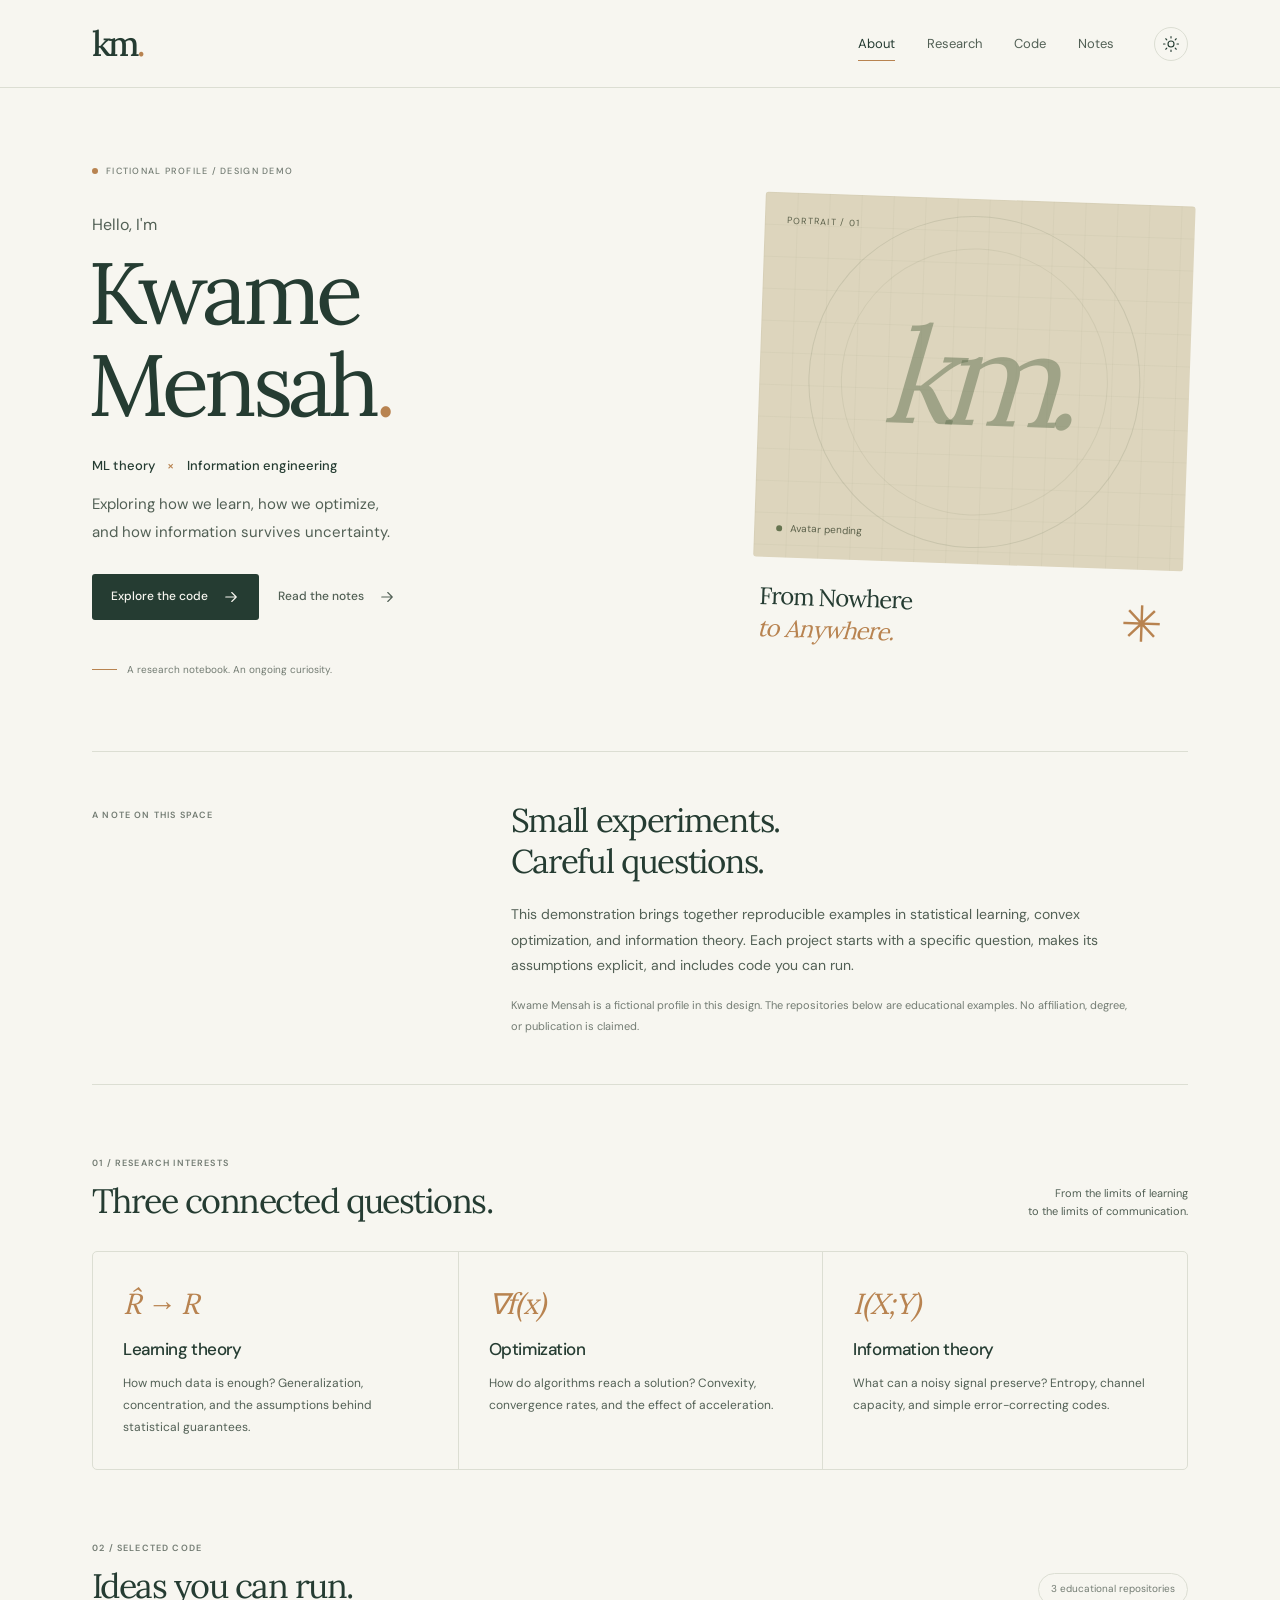
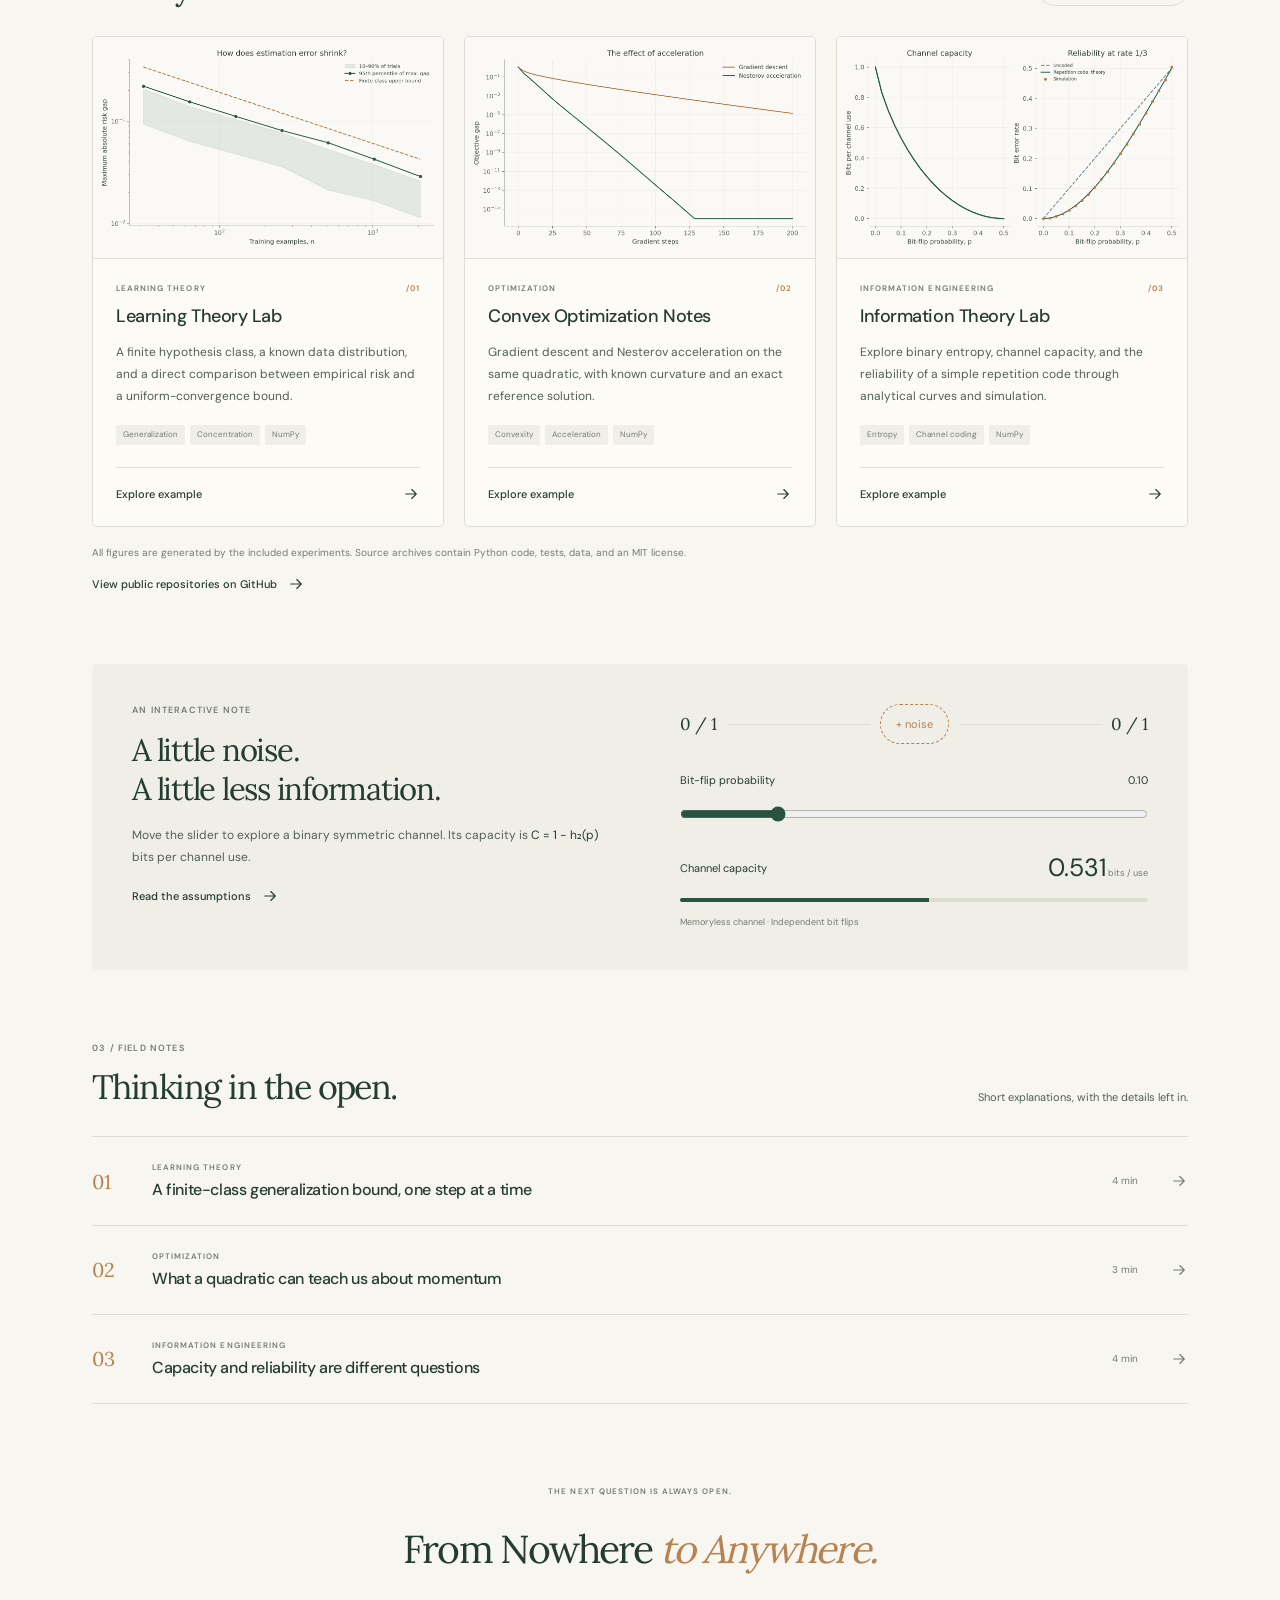
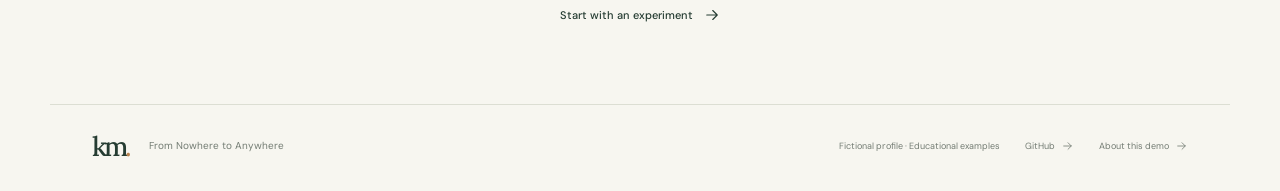
==== index.html @ a8de3f7a "Publish fictional homepage demo and educational project downloads" ====
<!doctype html>
<html lang="en"><head><meta charset="utf-8"><meta name="viewport" content="width=device-width, initial-scale=1">
<meta name="description" content="A fictional academic homepage demonstration for Kwame Mensah, with reproducible educational examples in learning theory, optimization, and information theory.">
<meta name="theme-color" content="#f7f6f0"><meta name="robots" content="noindex,nofollow">
<title>Learning, one question at a time — Kwame Mensah</title>
<link rel="icon" href="assets/img/favicon.svg" type="image/svg+xml">
<link rel="stylesheet" href="assets/css/style.css"><script defer src="assets/js/site.js"></script></head><body>
<a class="skip-link" href="#main">Skip to content</a>
<header class="site-header"><div class="header-inner"><a class="wordmark" href="index.html" aria-label="Kwame Mensah home">km<span>.</span></a>
<nav aria-label="Main navigation"><a href="index.html#about">About</a><a href="index.html#research">Research</a><a href="index.html#projects">Code</a><a href="index.html#notes">Notes</a></nav>
<button class="theme-toggle" type="button" aria-label="Switch to dark theme" aria-pressed="false"><svg width="18" height="18" viewBox="0 0 24 24" fill="none" aria-hidden="true"><circle cx="12" cy="12" r="4" stroke="currentColor" stroke-width="1.5"/><path d="M12 2v2m0 16v2M2 12h2m16 0h2M5 5l1.4 1.4m11.2 11.2L19 19M5 19l1.4-1.4M17.6 6.4 19 5" stroke="currentColor" stroke-width="1.5" stroke-linecap="round"/></svg></button></div></header>
<main id="main"><section class="hero" id="about"><div class="hero-copy"><div class="profile-status"><span class="status-dot"></span> FICTIONAL PROFILE / DESIGN DEMO</div>
<p class="hello">Hello, I'm</p><h1>Kwame<br> Mensah<span class="name-dot">.</span></h1><p class="research-label">ML theory <span>×</span> Information engineering</p>
<p class="hero-description">Exploring how we learn, how we optimize,<br class="desktop-break"> and how information survives uncertainty.</p>
<div class="hero-actions"><a class="button primary" href="#projects">Explore the code <svg width="18" height="18" viewBox="0 0 24 24" fill="none" aria-hidden="true"><path d="M5 12h14m-6-6 6 6-6 6" stroke="currentColor" stroke-width="1.5" stroke-linecap="round" stroke-linejoin="round"/></svg></a><a class="button quiet" href="#notes">Read the notes <svg width="18" height="18" viewBox="0 0 24 24" fill="none" aria-hidden="true"><path d="M5 12h14m-6-6 6 6-6 6" stroke="currentColor" stroke-width="1.5" stroke-linecap="round" stroke-linejoin="round"/></svg></a></div>
<div class="hero-footnote"><span class="tiny-line"></span>A research notebook. An ongoing curiosity.</div></div>
<figure class="portrait-card"><div class="portrait-placeholder" role="img" aria-label="Portrait placeholder. Requested GPT Image avatar has not been generated."><div class="portrait-grid" aria-hidden="true"></div><span class="portrait-index">PORTRAIT / 01</span><span class="portrait-monogram" aria-hidden="true">km.</span><div class="portrait-pending"><span class="status-dot"></span> Avatar pending</div></div><figcaption><span>From Nowhere<br><em>to Anywhere.</em></span><span class="caption-star" aria-hidden="true">✳</span></figcaption></figure></section>
<section class="intro-section"><span class="eyebrow">A NOTE ON THIS SPACE</span><div><h2>Small experiments.<br> Careful questions.</h2><p>This demonstration brings together reproducible examples in statistical learning, convex optimization, and information theory. Each project starts with a specific question, makes its assumptions explicit, and includes code you can run.</p><p class="muted">Kwame Mensah is a fictional profile in this design. The repositories below are educational examples. No affiliation, degree, or publication is claimed.</p></div></section>
<section class="section" id="research"><div class="section-heading"><div><span class="eyebrow">01 / RESEARCH INTERESTS</span><h2>Three connected questions.</h2></div><p>From the limits of learning<br>to the limits of communication.</p></div><div class="research-grid">
<article><span class="research-symbol" aria-hidden="true">R̂ → R</span><h3>Learning theory</h3><p>How much data is enough? Generalization, concentration, and the assumptions behind statistical guarantees.</p></article>
<article><span class="research-symbol" aria-hidden="true">∇f(x)</span><h3>Optimization</h3><p>How do algorithms reach a solution? Convexity, convergence rates, and the effect of acceleration.</p></article>
<article><span class="research-symbol" aria-hidden="true">I(X;Y)</span><h3>Information theory</h3><p>What can a noisy signal preserve? Entropy, channel capacity, and simple error-correcting codes.</p></article></div></section>
<section class="section" id="projects"><div class="section-heading"><div><span class="eyebrow">02 / SELECTED CODE</span><h2>Ideas you can run.</h2></div><span class="section-badge">3 educational repositories</span></div><div class="project-grid"><article class="project-card"><a class="project-image" href="projects/learning-theory-lab.html" aria-label="Open Learning Theory Lab"><img src="assets/img/uniform-convergence.png" width="1332" height="792" alt="Experiment plot for Learning Theory Lab" loading="lazy"></a><div class="project-body"><div class="eyebrow">LEARNING THEORY <span>/01</span></div><h3><a href="projects/learning-theory-lab.html">Learning Theory Lab</a></h3><p>A finite hypothesis class, a known data distribution, and a direct comparison between empirical risk and a uniform-convergence bound.</p><div class="tags"><span>Generalization</span><span>Concentration</span><span>NumPy</span></div><a class="text-link" href="projects/learning-theory-lab.html">Explore example <svg width="18" height="18" viewBox="0 0 24 24" fill="none" aria-hidden="true"><path d="M5 12h14m-6-6 6 6-6 6" stroke="currentColor" stroke-width="1.5" stroke-linecap="round" stroke-linejoin="round"/></svg></a></div></article><article class="project-card"><a class="project-image" href="projects/convex-optimization-notes.html" aria-label="Open Convex Optimization Notes"><img src="assets/img/convergence.png" width="1332" height="792" alt="Experiment plot for Convex Optimization Notes" loading="lazy"></a><div class="project-body"><div class="eyebrow">OPTIMIZATION <span>/02</span></div><h3><a href="projects/convex-optimization-notes.html">Convex Optimization Notes</a></h3><p>Gradient descent and Nesterov acceleration on the same quadratic, with known curvature and an exact reference solution.</p><div class="tags"><span>Convexity</span><span>Acceleration</span><span>NumPy</span></div><a class="text-link" href="projects/convex-optimization-notes.html">Explore example <svg width="18" height="18" viewBox="0 0 24 24" fill="none" aria-hidden="true"><path d="M5 12h14m-6-6 6 6-6 6" stroke="currentColor" stroke-width="1.5" stroke-linecap="round" stroke-linejoin="round"/></svg></a></div></article><article class="project-card"><a class="project-image" href="projects/information-theory-lab.html" aria-label="Open Information Theory Lab"><img src="assets/img/binary-channel.png" width="1332" height="792" alt="Experiment plot for Information Theory Lab" loading="lazy"></a><div class="project-body"><div class="eyebrow">INFORMATION ENGINEERING <span>/03</span></div><h3><a href="projects/information-theory-lab.html">Information Theory Lab</a></h3><p>Explore binary entropy, channel capacity, and the reliability of a simple repetition code through analytical curves and simulation.</p><div class="tags"><span>Entropy</span><span>Channel coding</span><span>NumPy</span></div><a class="text-link" href="projects/information-theory-lab.html">Explore example <svg width="18" height="18" viewBox="0 0 24 24" fill="none" aria-hidden="true"><path d="M5 12h14m-6-6 6 6-6 6" stroke="currentColor" stroke-width="1.5" stroke-linecap="round" stroke-linejoin="round"/></svg></a></div></article></div><p class="section-caption">All figures are generated by the included experiments. Source archives contain Python code, tests, data, and an MIT license.</p><a class="text-link repository-index" href="https://github.com/km1120-code?tab=repositories">View public repositories on GitHub <svg width="18" height="18" viewBox="0 0 24 24" fill="none" aria-hidden="true"><path d="M5 12h14m-6-6 6 6-6 6" stroke="currentColor" stroke-width="1.5" stroke-linecap="round" stroke-linejoin="round"/></svg></a></section>
<section class="playground section" aria-labelledby="play-title"><div class="play-copy"><span class="eyebrow">AN INTERACTIVE NOTE</span><h2 id="play-title">A little noise.<br>A little less information.</h2><p>Move the slider to explore a binary symmetric channel. Its capacity is <span class="math-inline">C = 1 − h₂(p)</span> bits per channel use.</p><a class="text-link" href="notes/binary-channel.html">Read the assumptions <svg width="18" height="18" viewBox="0 0 24 24" fill="none" aria-hidden="true"><path d="M5 12h14m-6-6 6 6-6 6" stroke="currentColor" stroke-width="1.5" stroke-linecap="round" stroke-linejoin="round"/></svg></a></div><div class="channel-demo"><div class="channel-route" aria-hidden="true"><span>0 / 1</span><div class="channel-route-line"></div><span class="channel-cloud">+ noise</span><div class="channel-route-line"></div><span>0 / 1</span></div><label for="noise">Bit-flip probability <output id="noise-value" for="noise">0.10</output></label><input id="noise" type="range" min="0" max="0.5" value="0.1" step="0.01"><div class="capacity-row"><span>Channel capacity</span><strong><output id="capacity-value" for="noise">0.531</output><small> bits / use</small></strong></div><div class="capacity-track" aria-hidden="true"><div id="capacity-bar" style="width:53.1%"></div></div><p>Memoryless channel · Independent bit flips</p></div></section>
<section class="section notes-section" id="notes"><div class="section-heading"><div><span class="eyebrow">03 / FIELD NOTES</span><h2>Thinking in the open.</h2></div><p>Short explanations, with the details left in.</p></div><div class="notes-list"><a class="note-row" href="notes/finite-class-bounds.html"><span class="note-no">01</span><div><span class="eyebrow">LEARNING THEORY</span><h3>A finite-class generalization bound, one step at a time</h3></div><span class="read-time">4 min</span><svg width="18" height="18" viewBox="0 0 24 24" fill="none" aria-hidden="true"><path d="M5 12h14m-6-6 6 6-6 6" stroke="currentColor" stroke-width="1.5" stroke-linecap="round" stroke-linejoin="round"/></svg></a><a class="note-row" href="notes/quadratic-acceleration.html"><span class="note-no">02</span><div><span class="eyebrow">OPTIMIZATION</span><h3>What a quadratic can teach us about momentum</h3></div><span class="read-time">3 min</span><svg width="18" height="18" viewBox="0 0 24 24" fill="none" aria-hidden="true"><path d="M5 12h14m-6-6 6 6-6 6" stroke="currentColor" stroke-width="1.5" stroke-linecap="round" stroke-linejoin="round"/></svg></a><a class="note-row" href="notes/binary-channel.html"><span class="note-no">03</span><div><span class="eyebrow">INFORMATION ENGINEERING</span><h3>Capacity and reliability are different questions</h3></div><span class="read-time">4 min</span><svg width="18" height="18" viewBox="0 0 24 24" fill="none" aria-hidden="true"><path d="M5 12h14m-6-6 6 6-6 6" stroke="currentColor" stroke-width="1.5" stroke-linecap="round" stroke-linejoin="round"/></svg></a></div></section>
<section class="closing"><span class="eyebrow">THE NEXT QUESTION IS ALWAYS OPEN.</span><p>From Nowhere <em>to Anywhere.</em></p><a class="text-link" href="#projects">Start with an experiment <svg width="18" height="18" viewBox="0 0 24 24" fill="none" aria-hidden="true"><path d="M5 12h14m-6-6 6 6-6 6" stroke="currentColor" stroke-width="1.5" stroke-linecap="round" stroke-linejoin="round"/></svg></a></section>
</main><footer class="site-footer"><div><a class="wordmark" href="index.html">km<span>.</span></a><p>From Nowhere to Anywhere</p></div><div class="footer-meta"><span>Fictional profile · Educational examples</span><a href="https://github.com/km1120-code">GitHub <svg width="18" height="18" viewBox="0 0 24 24" fill="none" aria-hidden="true"><path d="M5 12h14m-6-6 6 6-6 6" stroke="currentColor" stroke-width="1.5" stroke-linecap="round" stroke-linejoin="round"/></svg></a><a href="about-this-demo.html">About this demo <svg width="18" height="18" viewBox="0 0 24 24" fill="none" aria-hidden="true"><path d="M5 12h14m-6-6 6 6-6 6" stroke="currentColor" stroke-width="1.5" stroke-linecap="round" stroke-linejoin="round"/></svg></a></div></footer></body></html>
---- assets/css/style.css ----
@font-face{font-family:DM Sans;src:url('../fonts/dm-sans.ttf') format('truetype');font-weight:100 1000;font-display:swap}
@font-face{font-family:Lora;src:url('../fonts/lora.ttf') format('truetype');font-weight:400 700;font-display:swap}
:root{--paper:#f7f6f0;--surface:#efeee7;--card:#fcfbf6;--ink:#253c32;--body:#526055;--muted:#737c73;--line:#dcded3;--green:#285340;--accent:#b88350;--portrait:#ddd5bd;--radius:5px;color-scheme:light}
:root[data-theme=dark]{--paper:#16251e;--surface:#1f3027;--card:#1b2c23;--ink:#e7ecdd;--body:#bcc8ba;--muted:#97a695;--line:#38483b;--green:#aecab3;--accent:#d0a378;--portrait:#324839;color-scheme:dark}
*{box-sizing:border-box}html{scroll-behavior:smooth;scroll-padding-top:100px}body{margin:0;background:var(--paper);color:var(--ink);font-family:'DM Sans',Arial,sans-serif;font-size:15px;line-height:1.65;-webkit-font-smoothing:antialiased}a{color:inherit;text-decoration:none}button,input{font:inherit}button,a,input,summary{-webkit-tap-highlight-color:transparent}button{cursor:pointer}button:focus-visible,a:focus-visible,input:focus-visible,summary:focus-visible{outline:3px solid var(--accent);outline-offset:5px}img{display:block;width:100%;height:auto}h1,h2,h3,p,figure{margin:0}h1,h2{font-family:Lora,Georgia,serif;font-weight:400;letter-spacing:-.055em;line-height:1.16}h3{font-weight:500;line-height:1.3;letter-spacing:-.025em}p{color:var(--body)}::selection{background:#cfdac8;color:#243c2e}.skip-link{position:fixed;left:16px;top:-80px;z-index:20;padding:10px 18px;background:var(--ink);color:var(--paper)}.skip-link:focus{top:12px}.site-header{border-bottom:1px solid var(--line);background:var(--paper)}.header-inner{max-width:1180px;margin:auto;height:87px;display:flex;align-items:center;gap:40px;padding:0 42px}.wordmark{font-family:Lora,Georgia,serif;font-size:35px;font-weight:500;letter-spacing:-3px;line-height:1}.wordmark span{color:var(--accent)}.header-inner nav{display:flex;gap:32px;margin-left:auto;font-size:13px;color:var(--body)}.header-inner nav a{position:relative;transition:color .18s}.header-inner nav a:hover,.header-inner nav a.active{color:var(--ink)}.header-inner nav a:after{content:'';height:1px;position:absolute;left:0;right:100%;bottom:-7px;background:var(--accent);transition:right .2s}.header-inner nav a:hover:after,.header-inner nav a.active:after{right:0}.theme-toggle{width:34px;height:34px;display:grid;place-items:center;background:none;color:var(--ink);border:1px solid var(--line);border-radius:50%;padding:0}.theme-toggle:hover{background:var(--surface)}main,.site-footer{max-width:1180px;margin:auto;padding-left:42px;padding-right:42px}.hero{display:grid;grid-template-columns:1.35fr 1fr;gap:86px;align-items:center;padding:76px 0 73px}.profile-status{font-size:9px;letter-spacing:.14em;font-weight:500;display:flex;align-items:center;gap:8px;color:var(--muted);margin-bottom:33px}.status-dot{width:6px;height:6px;background:var(--accent);border-radius:50%;display:inline-block;flex:none}.hello{font-size:16px;margin-bottom:8px}.hero h1{font-size:87px;line-height:1.06;margin-left:-4px}.name-dot{color:var(--accent)}.research-label{margin-top:24px;font-size:13px;font-weight:500;letter-spacing:.01em;color:var(--ink)}.research-label span{color:var(--accent);padding:0 9px}.hero-description{font-size:15px;line-height:1.85;margin-top:15px}.hero-actions{display:flex;align-items:center;gap:14px;margin-top:27px;flex-wrap:wrap}.button{display:inline-flex;align-items:center;justify-content:center;gap:14px;font-size:12px;font-weight:500;line-height:1.4;padding:14px 19px;border-radius:3px;transition:background .2s,transform .2s}.button:hover{transform:translateY(-2px)}.button.primary{background:var(--ink);color:var(--paper)}.button.primary:hover{background:var(--green)}.button.quiet{padding:14px 5px;color:var(--body)}.hero-footnote{font-size:10px;color:var(--muted);display:flex;align-items:center;gap:10px;margin-top:42px}.tiny-line{height:1px;width:25px;background:var(--accent)}.portrait-card{position:relative;padding-top:8px;transform:rotate(2deg)}.portrait-placeholder{background:var(--portrait);height:365px;position:relative;overflow:hidden;border-radius:3px;color:#5b604a}.portrait-grid{position:absolute;inset:0;background-image:linear-gradient(#52613c0b 1px,transparent 1px),linear-gradient(90deg,#52613c0b 1px,transparent 1px);background-size:32px 32px}.portrait-placeholder:before{content:'';position:absolute;width:330px;height:330px;border:1px solid #53654725;border-radius:50%;left:50%;top:50%;transform:translate(-50%,-50%)}.portrait-placeholder:after{content:'';position:absolute;width:265px;height:265px;border:1px solid #53654718;border-radius:50%;left:50%;top:50%;transform:translate(-50%,-50%)}.portrait-index{position:absolute;left:22px;top:21px;font-size:9px;letter-spacing:.14em;z-index:1}.portrait-monogram{position:absolute;inset:0;display:grid;place-items:center;font-family:Lora,Georgia,serif;font-size:134px;letter-spacing:-14px;font-style:italic;font-weight:400;color:#62725280;line-height:1;padding-bottom:12px}.portrait-pending{position:absolute;left:22px;bottom:21px;display:flex;gap:8px;align-items:center;font-size:10px}.portrait-pending .status-dot{background:#667450}.portrait-card figcaption{display:flex;align-items:center;justify-content:space-between;padding:22px 7px 0;font-family:Lora,Georgia,serif;font-size:24px;line-height:1.32;letter-spacing:-.04em}.portrait-card figcaption em{font-weight:400;color:var(--accent)}.caption-star{font-family:Georgia,serif;font-size:50px;color:var(--accent);margin-right:12px}.intro-section{border-top:1px solid var(--line);border-bottom:1px solid var(--line);display:grid;grid-template-columns:1fr 2fr;gap:80px;padding:48px 0}.eyebrow{font-size:9px;font-weight:600;letter-spacing:.13em;color:var(--muted);line-height:1.5;display:block}.intro-section>.eyebrow{padding-top:9px}.intro-section h2{font-size:33px;letter-spacing:-.04em;line-height:1.25;margin-bottom:19px}.intro-section p{max-width:620px;font-size:14px;line-height:1.85}.intro-section p.muted{font-size:11px;margin-top:16px;color:var(--muted)}.section{padding-top:72px}.section-heading{display:flex;align-items:end;justify-content:space-between;gap:35px;margin-bottom:30px}.section-heading h2{font-size:34px;margin-top:11px;letter-spacing:-.045em}.section-heading>p{font-size:11px;line-height:1.7;text-align:right}.research-grid{display:grid;grid-template-columns:repeat(3,1fr);border:1px solid var(--line);border-radius:var(--radius)}.research-grid article{padding:28px 30px 30px}.research-grid article+article{border-left:1px solid var(--line)}.research-symbol{display:block;font-family:Lora,Georgia,serif;font-size:29px;color:var(--accent);height:58px;font-style:italic;letter-spacing:-.04em}.research-grid h3{font-size:17px;margin-bottom:12px}.research-grid p{font-size:12px;line-height:1.85}.section-badge{font-size:10px;border:1px solid var(--line);border-radius:20px;padding:7px 12px;white-space:nowrap;color:var(--muted)}.project-grid{display:grid;grid-template-columns:repeat(3,1fr);gap:20px}.project-card{border:1px solid var(--line);border-radius:var(--radius);overflow:hidden;background:var(--card);display:flex;flex-direction:column;transition:transform .2s,border-color .2s}.project-card:hover{transform:translateY(-4px);border-color:var(--accent)}.project-image{background:#faf9f5;border-bottom:1px solid var(--line);display:flex;align-items:center;aspect-ratio:1.57;padding:7px}.project-image img{object-fit:contain}.project-body{padding:23px;display:flex;flex-direction:column;flex:1}.project-body .eyebrow{font-size:8px;display:flex;justify-content:space-between;gap:4px}.project-body .eyebrow span{color:var(--accent)}.project-body h3{font-size:18px;margin:11px 0 12px}.project-body p{font-size:12px;line-height:1.85;margin-bottom:18px}.tags{display:flex;gap:5px;flex-wrap:wrap;margin-top:auto}.tags span{background:var(--surface);border-radius:2px;padding:3px 7px;font-size:8px;color:var(--muted)}.text-link{display:inline-flex;align-items:center;gap:10px;font-size:12px;font-weight:500;color:var(--ink);width:fit-content}.text-link svg{transition:transform .2s}.text-link:hover svg{transform:translateX(4px)}.project-body>.text-link{margin-top:22px;padding-top:17px;border-top:1px solid var(--line);width:100%;justify-content:space-between;font-size:11px}.section-caption{font-size:10px;color:var(--muted);margin-top:18px}.playground{display:grid;grid-template-columns:1fr 1fr;gap:80px;background:var(--surface);margin-top:68px;padding:40px;border-radius:var(--radius)}.play-copy h2{font-size:31px;letter-spacing:-.04em;margin-top:14px;line-height:1.25}.play-copy>p{font-size:12px;line-height:1.8;margin-top:16px}.play-copy .text-link{margin-top:19px;font-size:11px}.math-inline{color:var(--ink);white-space:nowrap}.channel-demo{display:flex;flex-direction:column;justify-content:center}.channel-route{display:flex;align-items:center;justify-content:space-between;margin-bottom:27px;gap:10px;font-family:Lora,Georgia,serif;font-size:17px}.channel-route-line{height:1px;flex:1;background:var(--line)}.channel-cloud{font-family:'DM Sans',sans-serif;padding:10px 15px;border:1px dashed var(--accent);font-size:11px;border-radius:20px;color:var(--accent)}.channel-demo label{display:flex;justify-content:space-between;font-size:11px}.channel-demo label output{font-variant-numeric:tabular-nums;color:var(--ink)}.channel-demo input{width:100%;accent-color:var(--green);margin:17px 0 25px;cursor:pointer}.capacity-row{display:flex;justify-content:space-between;gap:10px;align-items:center;font-size:11px}.capacity-row strong{font-size:25px;font-weight:400;font-variant-numeric:tabular-nums}.capacity-row small{font-size:9px;color:var(--muted)}.capacity-track{height:4px;background:var(--line);margin-top:10px;overflow:hidden;border-radius:3px}.capacity-track div{height:100%;background:var(--green);transition:width .1s}.channel-demo>p{font-size:9px;color:var(--muted);margin-top:13px}.notes-list{border-top:1px solid var(--line)}.note-row{display:flex;align-items:center;gap:25px;padding:24px 0;border-bottom:1px solid var(--line)}.note-no{font-family:Lora,Georgia,serif;font-size:20px;color:var(--accent);width:35px;flex:none}.note-row h3{font-size:16px;margin-top:7px}.note-row .eyebrow{font-size:8px}.note-row>svg{flex:none;color:var(--muted);margin-left:7px;transition:transform .2s}.note-row:hover>svg{transform:translateX(4px)}.read-time{font-size:10px;white-space:nowrap;color:var(--muted);margin-left:auto}.closing{text-align:center;padding:81px 0 77px}.closing .eyebrow{font-size:8px}.closing>p{font-family:Lora,Georgia,serif;font-size:39px;color:var(--ink);margin:20px 0 21px;letter-spacing:-.05em}.closing em{font-weight:400;color:var(--accent)}.closing .text-link{font-size:11px}.site-footer{border-top:1px solid var(--line);padding-top:28px;padding-bottom:31px;display:flex;align-items:center;justify-content:space-between}.site-footer>div:first-child{display:flex;align-items:center;gap:20px}.site-footer .wordmark{font-size:27px}.site-footer p{font-size:10px;color:var(--muted)}.footer-meta{display:flex;align-items:center;gap:25px;font-size:9px;color:var(--muted)}.footer-meta a{display:flex;gap:6px;align-items:center}.footer-meta svg{width:13px}.detail-main{max-width:990px;padding-top:40px;padding-bottom:76px;min-height:70vh}.back-link{display:inline-block;font-size:12px;color:var(--muted);margin-bottom:40px}.back-link:hover{color:var(--accent)}.detail-heading{max-width:760px}.detail-heading h1{font-size:55px;margin:15px 0 23px;line-height:1.12}.detail-heading>p{font-size:16px;line-height:1.85}.detail-heading .button{margin-top:26px}.detail-figure{background:#faf9f5;border:1px solid var(--line);border-radius:var(--radius);padding:25px 25px 16px;margin-top:45px}.detail-figure figcaption{font-size:10px;color:#526055;margin-top:13px;text-align:center}.metrics{display:grid;grid-template-columns:repeat(3,1fr);gap:20px;margin-top:25px;padding:26px 0;border-bottom:1px solid var(--line)}.metrics strong{display:block;font-family:Lora,Georgia,serif;font-size:31px;font-weight:400;letter-spacing:-.04em}.metrics span{font-size:11px;color:var(--muted)}.article-body{max-width:730px;margin-top:38px}.article-body h2{font-size:28px;letter-spacing:-.025em;margin:36px 0 17px}.article-body p{margin:15px 0;line-height:1.95;font-size:15px}.article-body pre{background:var(--surface);border:1px solid var(--line);border-radius:var(--radius);padding:23px;margin:20px 0;font-size:12px;overflow-x:auto;white-space:pre;max-width:100%;line-height:1.8}.article-body code{font-family:ui-monospace,SFMono-Regular,Consolas,monospace}.article-body>.button{margin-top:24px}.article-body .equation{font-family:Georgia,serif;font-size:21px;line-height:1.7;overflow-wrap:anywhere;padding:22px 25px;background:var(--surface);border-left:2px solid var(--accent);margin:25px 0;color:var(--ink)}.source-disclosure{border-top:1px solid var(--line);margin-top:28px;padding-top:20px;max-width:100%}.source-disclosure summary{cursor:pointer;font-size:13px;font-weight:500}.source-disclosure[open] summary{margin-bottom:15px}.note-main{max-width:920px}.note-main .article-body{max-width:730px}.note-main .detail-heading h1{font-size:48px;line-height:1.2}.note-main .detail-heading>p{font-size:12px;color:var(--muted)}
@media(min-width:1500px){.hero{padding-top:90px;padding-bottom:90px}}
@media(max-width:1050px){.hero{gap:45px}.hero h1{font-size:75px}.portrait-placeholder{height:340px}.portrait-card figcaption{font-size:22px}.project-body{padding:19px}.project-body h3{font-size:16px}.research-grid article{padding:25px}.playground{gap:40px}.project-grid{gap:14px}}
@media(max-width:780px){main,.site-footer{padding-left:25px;padding-right:25px}.header-inner{padding:0 25px;gap:22px;height:74px}.header-inner nav{gap:20px;font-size:12px}.hero{gap:27px;padding:48px 0 50px;grid-template-columns:1.15fr 1fr}.profile-status{font-size:7px;letter-spacing:.07em;margin-bottom:23px}.hero h1{font-size:63px}.hello{font-size:14px}.research-label{font-size:10px;margin-top:20px}.research-label span{padding:0 4px}.hero-description{font-size:12px}.desktop-break{display:none}.hero-actions{gap:10px;margin-top:22px}.button{padding:12px 13px;font-size:10px;gap:9px}.button svg{width:15px}.button.quiet{padding:8px 0}.hero-footnote{font-size:8px;margin-top:23px;gap:7px}.portrait-placeholder{height:294px}.portrait-monogram{font-size:110px}.portrait-index{font-size:7px;left:16px}.portrait-pending{font-size:8px;left:16px}.portrait-card figcaption{font-size:19px;padding-top:17px}.caption-star{font-size:38px;margin-right:0}.intro-section{gap:30px;grid-template-columns:.8fr 1.6fr;padding:33px 0}.intro-section h2{font-size:28px}.intro-section p{font-size:12px}.intro-section p.muted{font-size:10px}.eyebrow{font-size:8px}.section{padding-top:49px}.section-heading h2{font-size:29px}.section-heading>p{font-size:10px}.research-grid article{padding:21px 18px}.research-grid h3{font-size:15px}.research-grid p{font-size:11px}.research-symbol{font-size:24px;height:48px}.project-grid{grid-template-columns:1fr;gap:17px}.project-card{display:grid;grid-template-columns:1fr 1.2fr}.project-image{border-bottom:0;border-right:1px solid var(--line);height:100%;aspect-ratio:auto;padding:10px}.project-body{padding:23px}.project-body h3{font-size:18px}.project-body p{font-size:11px;margin-bottom:13px}.project-body .text-link{margin-top:14px;padding-top:13px}.section-caption{font-size:9px}.playground{padding:30px;gap:30px;margin-top:48px}.play-copy h2{font-size:27px}.play-copy>p{font-size:11px}.channel-route{gap:6px;font-size:14px}.channel-cloud{padding:8px;font-size:9px}.capacity-row{display:block}.capacity-row strong{display:block;margin-top:5px;font-size:25px}.note-row{gap:16px}.note-row h3{font-size:14px}.closing{padding:60px 0}.closing>p{font-size:32px}.footer-meta{gap:13px;font-size:8px}.site-footer p{display:none}.detail-main{padding-top:30px}.detail-heading h1{font-size:45px}.note-main .detail-heading h1{font-size:40px}.detail-figure{padding:10px}.article-body p{font-size:14px}.article-body .equation{font-size:19px;padding:20px}}
@media(max-width:540px){html{scroll-padding-top:25px}.header-inner{gap:15px;height:70px}.header-inner .wordmark{font-size:31px}.header-inner nav{gap:17px;font-size:11px}.theme-toggle{width:29px;height:29px;flex:none}.theme-toggle svg{width:15px}.hero{display:flex;flex-direction:column;align-items:stretch;padding:38px 0 40px;gap:34px}.profile-status{font-size:8px;letter-spacing:.11em;margin-bottom:24px}.hero h1{font-size:76px;line-height:1.02}.hero h1 br{display:none}.hero h1{font-size:58px;letter-spacing:-.065em;max-width:350px}.hero h1 br:after{content:' '}.hello{font-size:15px;margin-bottom:13px}.research-label{font-size:11px;margin-top:21px}.research-label span{padding:0 6px}.hero-description{font-size:13px;max-width:300px;margin-top:13px}.hero-actions{gap:19px;margin-top:23px}.button{font-size:11px;padding:13px 16px}.hero-footnote{font-size:9px;margin-top:26px}.portrait-card{transform:none;display:grid;grid-template-columns:1fr .95fr;gap:20px;padding-top:0;align-items:center}.portrait-placeholder{height:203px}.portrait-index{font-size:6px;left:13px;top:14px}.portrait-monogram{font-size:91px;letter-spacing:-11px;padding-right:6px}.portrait-pending{font-size:7px;left:12px;bottom:14px;gap:5px}.portrait-card figcaption{display:block;font-size:23px;padding:0;line-height:1.42}.caption-star{display:block;font-size:42px;margin-top:15px}.intro-section{display:block;padding:29px 0}.intro-section>.eyebrow{padding:0;margin-bottom:17px}.intro-section h2{font-size:27px}.intro-section h2 br{display:none}.intro-section p{font-size:12px}.intro-section p.muted{font-size:10px;margin-top:13px}.section{padding-top:43px}.section-heading{align-items:start;gap:14px;margin-bottom:24px;flex-direction:column}.section-heading h2{font-size:29px;margin-top:9px}.section-heading>p{font-size:10px;text-align:left}.section-heading>p br{display:none}.research-grid{display:block}.research-grid article{padding:23px 22px;display:grid;grid-template-columns:72px 1fr;column-gap:10px}.research-grid article+article{border-left:0;border-top:1px solid var(--line)}.research-symbol{grid-row:1/3;font-size:25px;padding-top:3px}.research-grid h3{font-size:16px;margin-bottom:8px}.research-grid p{font-size:11px}.section-badge{font-size:9px;padding:5px 10px}.project-card{display:flex}.project-image{aspect-ratio:1.9;height:auto;border-right:0;border-bottom:1px solid var(--line);padding:7px 14px}.project-body{padding:22px}.project-body h3{font-size:20px}.project-body p{font-size:12px}.project-body .eyebrow{font-size:8px}.tags span{font-size:9px}.project-body .text-link{font-size:11px;padding-top:16px;margin-top:19px}.section-caption{font-size:9px;line-height:1.8}.playground{display:block;padding:26px;margin-top:42px}.play-copy h2{font-size:29px}.play-copy>p{font-size:12px}.channel-demo{margin-top:30px;padding-top:24px;border-top:1px solid var(--line)}.channel-route{font-size:18px;gap:11px}.channel-cloud{font-size:10px;padding:10px 13px}.capacity-row{display:flex}.capacity-row strong{display:inline-block;margin:0}.channel-demo input{margin-bottom:22px}.channel-demo>p{font-size:8px}.note-row{gap:12px;padding:22px 0}.note-no{font-size:19px;width:22px}.note-row h3{font-size:14px;line-height:1.5}.note-row .eyebrow{font-size:7px}.read-time{display:none}.note-row>svg{margin-left:auto;width:16px}.closing{padding:48px 0}.closing>p{font-size:30px;line-height:1.45;max-width:250px;margin-left:auto;margin-right:auto}.closing .eyebrow{font-size:7px;letter-spacing:.10em}.site-footer{padding-top:25px;padding-bottom:25px;gap:15px}.footer-meta{flex-direction:column;gap:5px;align-items:flex-end;font-size:8px}.detail-heading h1{font-size:39px}.note-main .detail-heading h1{font-size:35px}.detail-heading>p{font-size:14px}.back-link{margin-bottom:28px}.detail-figure{margin-top:30px;padding:5px}.detail-figure figcaption{font-size:8px;padding:0 10px 8px}.metrics{gap:12px}.metrics strong{font-size:25px}.metrics span{font-size:9px;line-height:1.5;display:block}.article-body h2{font-size:25px}.article-body p{font-size:13px}.article-body pre{padding:17px;font-size:10px}.article-body .equation{font-size:17px;padding:18px}.source-disclosure summary{font-size:12px}}
@media(prefers-reduced-motion:reduce){html{scroll-behavior:auto}*,*:before,*:after{transition:none!important;animation:none!important}}
@media print{.site-header,.theme-toggle,.hero-actions,.source-disclosure,.channel-demo input,.site-footer{display:none}body{background:white;color:black}.hero{padding-top:10px}.project-card{break-inside:avoid}a{text-decoration:underline}.section{padding-top:25px}}

.repository-index{margin-top:14px;font-size:11px}.article-body a:not(.button){text-decoration:underline;text-underline-offset:3px}
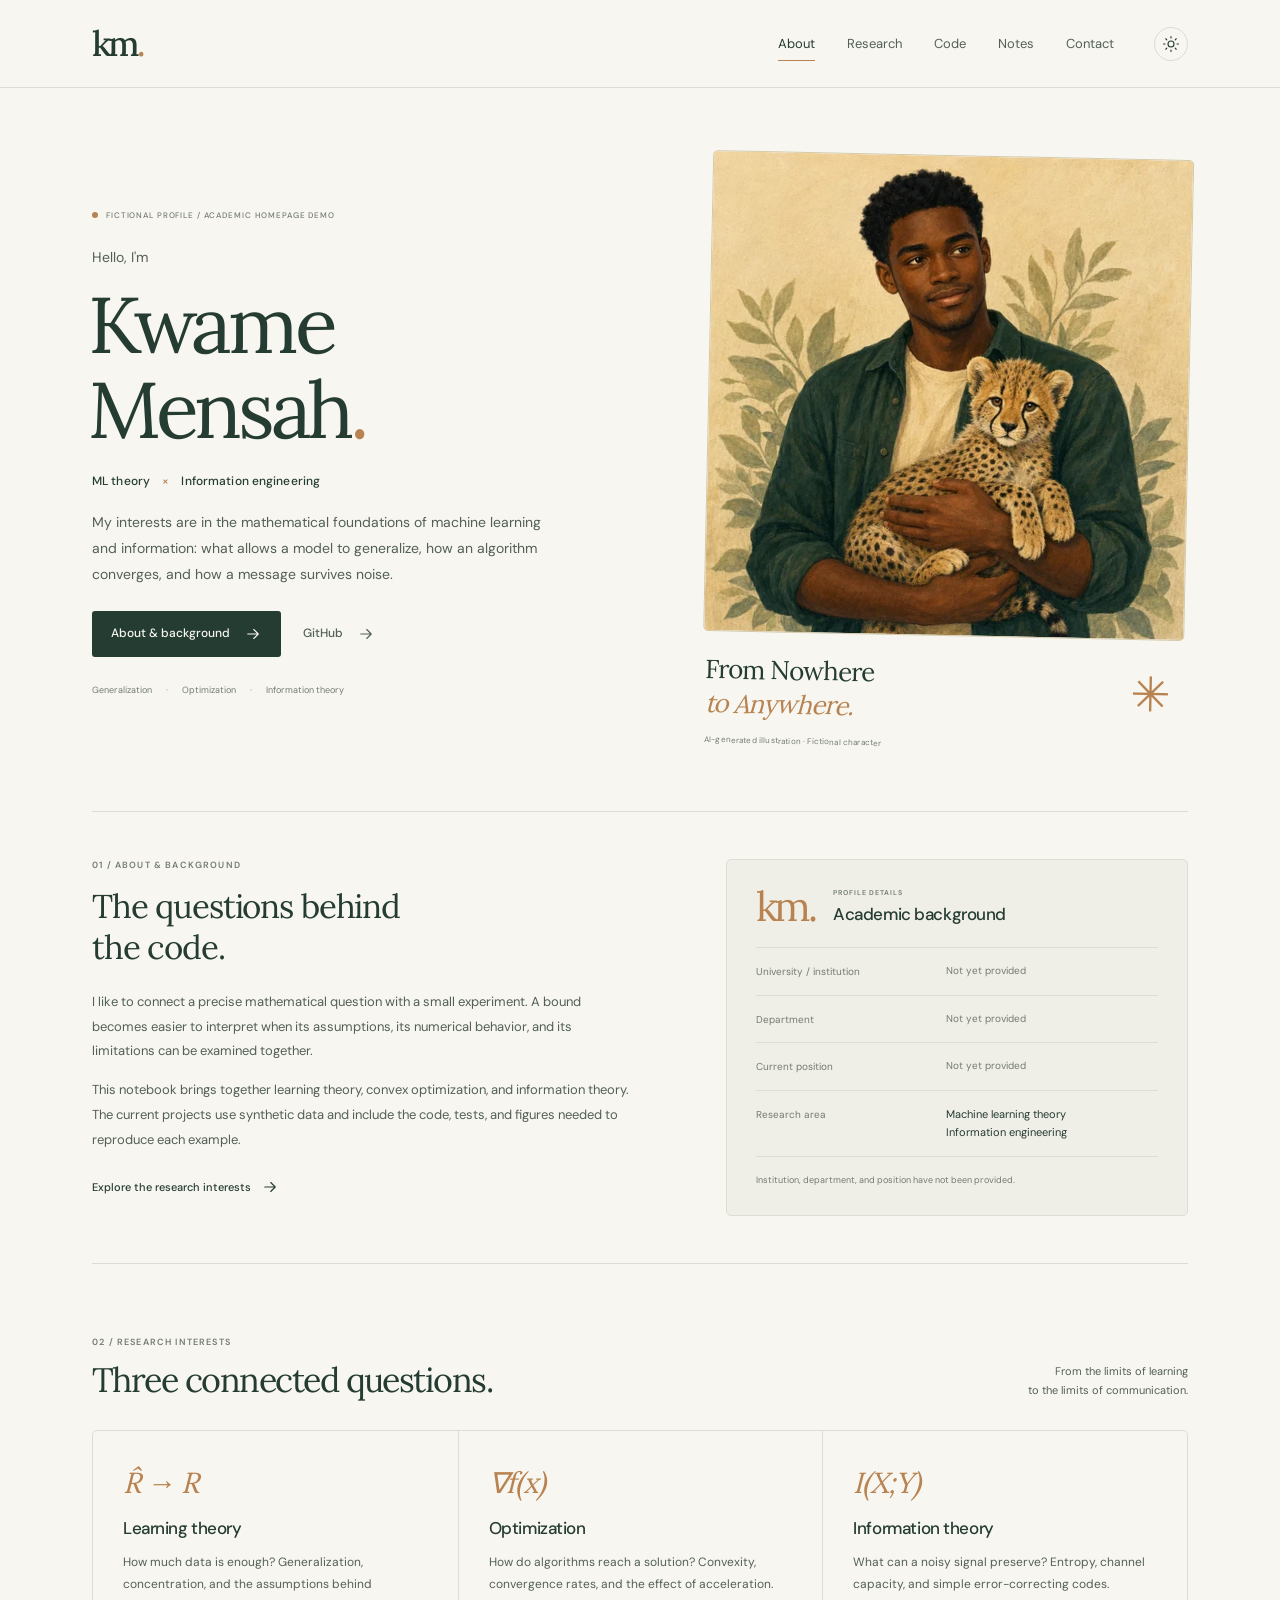
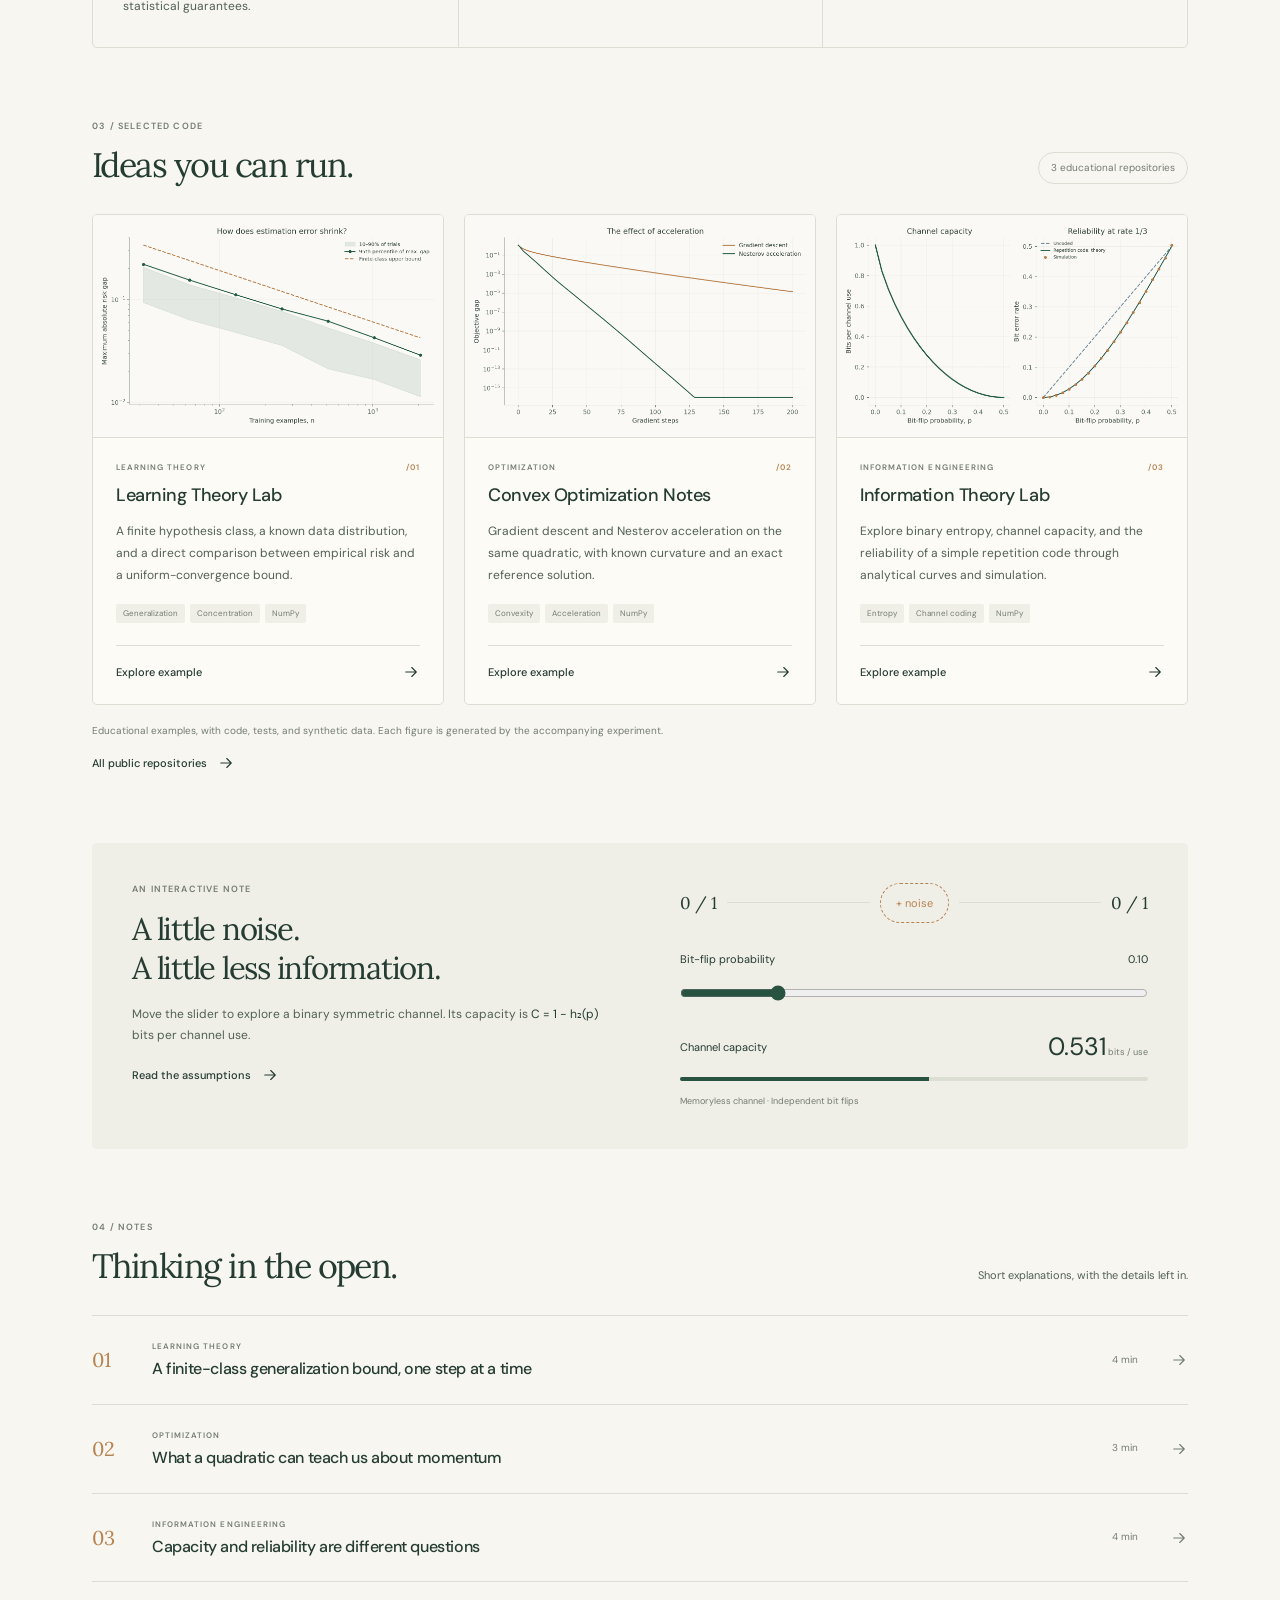
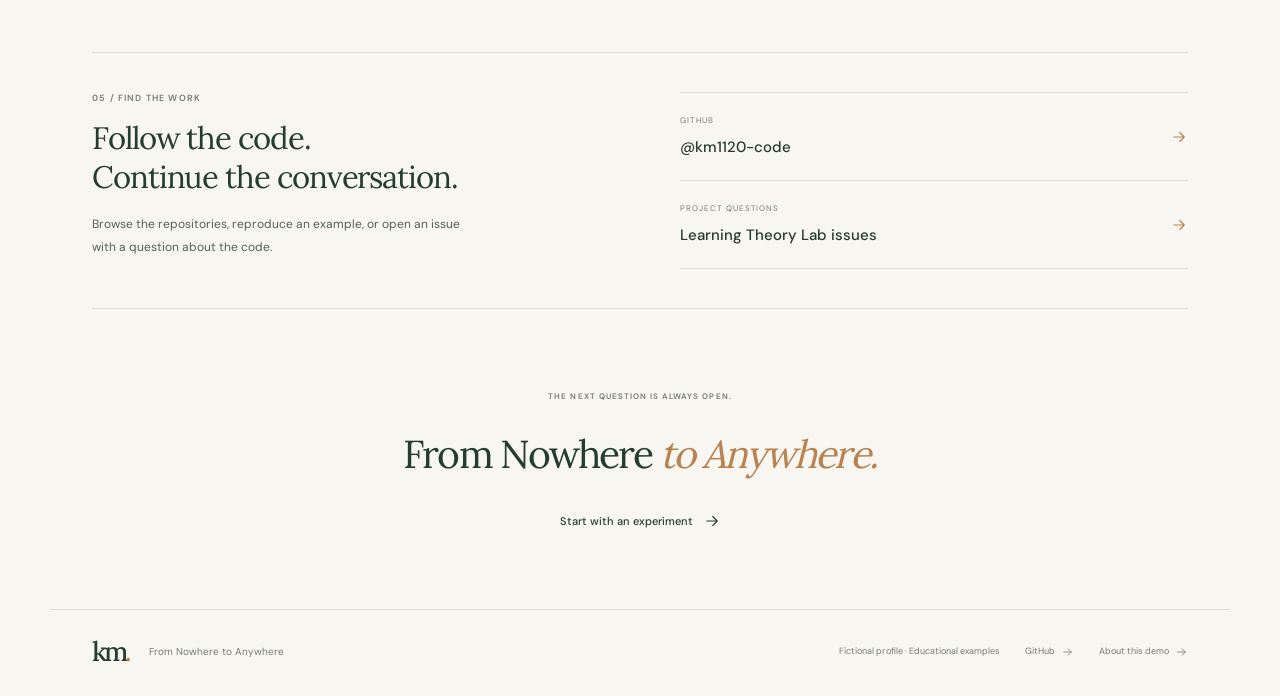
==== commit aba09c9a: "Add illustrated avatar, biography, and academic background section" ====
--- a/index.html
+++ b/index.html
@@ -2,26 +2,88 @@
 <html lang="en"><head><meta charset="utf-8"><meta name="viewport" content="width=device-width, initial-scale=1">
 <meta name="description" content="A fictional academic homepage demonstration for Kwame Mensah, with reproducible educational examples in learning theory, optimization, and information theory.">
 <meta name="theme-color" content="#f7f6f0"><meta name="robots" content="noindex,nofollow">
-<title>Learning, one question at a time — Kwame Mensah</title>
+<title>About &amp; research — Kwame Mensah</title>
 <link rel="icon" href="assets/img/favicon.svg" type="image/svg+xml">
-<link rel="stylesheet" href="assets/css/style.css"><script defer src="assets/js/site.js"></script></head><body>
+<meta property="og:type" content="website"><meta property="og:title" content="About &amp; research — Kwame Mensah"><meta property="og:image" content="https://km1120-code.github.io/assets/img/kwame-cheetah-illustration.jpg"><meta property="og:description" content="ML theory, optimization, and information engineering. Fictional academic profile with reproducible educational examples."><link rel="stylesheet" href="assets/css/style.css"><script defer src="assets/js/site.js"></script></head><body>
 <a class="skip-link" href="#main">Skip to content</a>
 <header class="site-header"><div class="header-inner"><a class="wordmark" href="index.html" aria-label="Kwame Mensah home">km<span>.</span></a>
-<nav aria-label="Main navigation"><a href="index.html#about">About</a><a href="index.html#research">Research</a><a href="index.html#projects">Code</a><a href="index.html#notes">Notes</a></nav>
-<button class="theme-toggle" type="button" aria-label="Switch to dark theme" aria-pressed="false"><svg width="18" height="18" viewBox="0 0 24 24" fill="none" aria-hidden="true"><circle cx="12" cy="12" r="4" stroke="currentColor" stroke-width="1.5"/><path d="M12 2v2m0 16v2M2 12h2m16 0h2M5 5l1.4 1.4m11.2 11.2L19 19M5 19l1.4-1.4M17.6 6.4 19 5" stroke="currentColor" stroke-width="1.5" stroke-linecap="round"/></svg></button></div></header>
-<main id="main"><section class="hero" id="about"><div class="hero-copy"><div class="profile-status"><span class="status-dot"></span> FICTIONAL PROFILE / DESIGN DEMO</div>
-<p class="hello">Hello, I'm</p><h1>Kwame<br> Mensah<span class="name-dot">.</span></h1><p class="research-label">ML theory <span>×</span> Information engineering</p>
-<p class="hero-description">Exploring how we learn, how we optimize,<br class="desktop-break"> and how information survives uncertainty.</p>
-<div class="hero-actions"><a class="button primary" href="#projects">Explore the code <svg width="18" height="18" viewBox="0 0 24 24" fill="none" aria-hidden="true"><path d="M5 12h14m-6-6 6 6-6 6" stroke="currentColor" stroke-width="1.5" stroke-linecap="round" stroke-linejoin="round"/></svg></a><a class="button quiet" href="#notes">Read the notes <svg width="18" height="18" viewBox="0 0 24 24" fill="none" aria-hidden="true"><path d="M5 12h14m-6-6 6 6-6 6" stroke="currentColor" stroke-width="1.5" stroke-linecap="round" stroke-linejoin="round"/></svg></a></div>
-<div class="hero-footnote"><span class="tiny-line"></span>A research notebook. An ongoing curiosity.</div></div>
-<figure class="portrait-card"><div class="portrait-placeholder" role="img" aria-label="Portrait placeholder. Requested GPT Image avatar has not been generated."><div class="portrait-grid" aria-hidden="true"></div><span class="portrait-index">PORTRAIT / 01</span><span class="portrait-monogram" aria-hidden="true">km.</span><div class="portrait-pending"><span class="status-dot"></span> Avatar pending</div></div><figcaption><span>From Nowhere<br><em>to Anywhere.</em></span><span class="caption-star" aria-hidden="true">✳</span></figcaption></figure></section>
-<section class="intro-section"><span class="eyebrow">A NOTE ON THIS SPACE</span><div><h2>Small experiments.<br> Careful questions.</h2><p>This demonstration brings together reproducible examples in statistical learning, convex optimization, and information theory. Each project starts with a specific question, makes its assumptions explicit, and includes code you can run.</p><p class="muted">Kwame Mensah is a fictional profile in this design. The repositories below are educational examples. No affiliation, degree, or publication is claimed.</p></div></section>
-<section class="section" id="research"><div class="section-heading"><div><span class="eyebrow">01 / RESEARCH INTERESTS</span><h2>Three connected questions.</h2></div><p>From the limits of learning<br>to the limits of communication.</p></div><div class="research-grid">
-<article><span class="research-symbol" aria-hidden="true">R̂ → R</span><h3>Learning theory</h3><p>How much data is enough? Generalization, concentration, and the assumptions behind statistical guarantees.</p></article>
-<article><span class="research-symbol" aria-hidden="true">∇f(x)</span><h3>Optimization</h3><p>How do algorithms reach a solution? Convexity, convergence rates, and the effect of acceleration.</p></article>
-<article><span class="research-symbol" aria-hidden="true">I(X;Y)</span><h3>Information theory</h3><p>What can a noisy signal preserve? Entropy, channel capacity, and simple error-correcting codes.</p></article></div></section>
-<section class="section" id="projects"><div class="section-heading"><div><span class="eyebrow">02 / SELECTED CODE</span><h2>Ideas you can run.</h2></div><span class="section-badge">3 educational repositories</span></div><div class="project-grid"><article class="project-card"><a class="project-image" href="projects/learning-theory-lab.html" aria-label="Open Learning Theory Lab"><img src="assets/img/uniform-convergence.png" width="1332" height="792" alt="Experiment plot for Learning Theory Lab" loading="lazy"></a><div class="project-body"><div class="eyebrow">LEARNING THEORY <span>/01</span></div><h3><a href="projects/learning-theory-lab.html">Learning Theory Lab</a></h3><p>A finite hypothesis class, a known data distribution, and a direct comparison between empirical risk and a uniform-convergence bound.</p><div class="tags"><span>Generalization</span><span>Concentration</span><span>NumPy</span></div><a class="text-link" href="projects/learning-theory-lab.html">Explore example <svg width="18" height="18" viewBox="0 0 24 24" fill="none" aria-hidden="true"><path d="M5 12h14m-6-6 6 6-6 6" stroke="currentColor" stroke-width="1.5" stroke-linecap="round" stroke-linejoin="round"/></svg></a></div></article><article class="project-card"><a class="project-image" href="projects/convex-optimization-notes.html" aria-label="Open Convex Optimization Notes"><img src="assets/img/convergence.png" width="1332" height="792" alt="Experiment plot for Convex Optimization Notes" loading="lazy"></a><div class="project-body"><div class="eyebrow">OPTIMIZATION <span>/02</span></div><h3><a href="projects/convex-optimization-notes.html">Convex Optimization Notes</a></h3><p>Gradient descent and Nesterov acceleration on the same quadratic, with known curvature and an exact reference solution.</p><div class="tags"><span>Convexity</span><span>Acceleration</span><span>NumPy</span></div><a class="text-link" href="projects/convex-optimization-notes.html">Explore example <svg width="18" height="18" viewBox="0 0 24 24" fill="none" aria-hidden="true"><path d="M5 12h14m-6-6 6 6-6 6" stroke="currentColor" stroke-width="1.5" stroke-linecap="round" stroke-linejoin="round"/></svg></a></div></article><article class="project-card"><a class="project-image" href="projects/information-theory-lab.html" aria-label="Open Information Theory Lab"><img src="assets/img/binary-channel.png" width="1332" height="792" alt="Experiment plot for Information Theory Lab" loading="lazy"></a><div class="project-body"><div class="eyebrow">INFORMATION ENGINEERING <span>/03</span></div><h3><a href="projects/information-theory-lab.html">Information Theory Lab</a></h3><p>Explore binary entropy, channel capacity, and the reliability of a simple repetition code through analytical curves and simulation.</p><div class="tags"><span>Entropy</span><span>Channel coding</span><span>NumPy</span></div><a class="text-link" href="projects/information-theory-lab.html">Explore example <svg width="18" height="18" viewBox="0 0 24 24" fill="none" aria-hidden="true"><path d="M5 12h14m-6-6 6 6-6 6" stroke="currentColor" stroke-width="1.5" stroke-linecap="round" stroke-linejoin="round"/></svg></a></div></article></div><p class="section-caption">All figures are generated by the included experiments. Source archives contain Python code, tests, data, and an MIT license.</p><a class="text-link repository-index" href="https://github.com/km1120-code?tab=repositories">View public repositories on GitHub <svg width="18" height="18" viewBox="0 0 24 24" fill="none" aria-hidden="true"><path d="M5 12h14m-6-6 6 6-6 6" stroke="currentColor" stroke-width="1.5" stroke-linecap="round" stroke-linejoin="round"/></svg></a></section>
-<section class="playground section" aria-labelledby="play-title"><div class="play-copy"><span class="eyebrow">AN INTERACTIVE NOTE</span><h2 id="play-title">A little noise.<br>A little less information.</h2><p>Move the slider to explore a binary symmetric channel. Its capacity is <span class="math-inline">C = 1 − h₂(p)</span> bits per channel use.</p><a class="text-link" href="notes/binary-channel.html">Read the assumptions <svg width="18" height="18" viewBox="0 0 24 24" fill="none" aria-hidden="true"><path d="M5 12h14m-6-6 6 6-6 6" stroke="currentColor" stroke-width="1.5" stroke-linecap="round" stroke-linejoin="round"/></svg></a></div><div class="channel-demo"><div class="channel-route" aria-hidden="true"><span>0 / 1</span><div class="channel-route-line"></div><span class="channel-cloud">+ noise</span><div class="channel-route-line"></div><span>0 / 1</span></div><label for="noise">Bit-flip probability <output id="noise-value" for="noise">0.10</output></label><input id="noise" type="range" min="0" max="0.5" value="0.1" step="0.01"><div class="capacity-row"><span>Channel capacity</span><strong><output id="capacity-value" for="noise">0.531</output><small> bits / use</small></strong></div><div class="capacity-track" aria-hidden="true"><div id="capacity-bar" style="width:53.1%"></div></div><p>Memoryless channel · Independent bit flips</p></div></section>
-<section class="section notes-section" id="notes"><div class="section-heading"><div><span class="eyebrow">03 / FIELD NOTES</span><h2>Thinking in the open.</h2></div><p>Short explanations, with the details left in.</p></div><div class="notes-list"><a class="note-row" href="notes/finite-class-bounds.html"><span class="note-no">01</span><div><span class="eyebrow">LEARNING THEORY</span><h3>A finite-class generalization bound, one step at a time</h3></div><span class="read-time">4 min</span><svg width="18" height="18" viewBox="0 0 24 24" fill="none" aria-hidden="true"><path d="M5 12h14m-6-6 6 6-6 6" stroke="currentColor" stroke-width="1.5" stroke-linecap="round" stroke-linejoin="round"/></svg></a><a class="note-row" href="notes/quadratic-acceleration.html"><span class="note-no">02</span><div><span class="eyebrow">OPTIMIZATION</span><h3>What a quadratic can teach us about momentum</h3></div><span class="read-time">3 min</span><svg width="18" height="18" viewBox="0 0 24 24" fill="none" aria-hidden="true"><path d="M5 12h14m-6-6 6 6-6 6" stroke="currentColor" stroke-width="1.5" stroke-linecap="round" stroke-linejoin="round"/></svg></a><a class="note-row" href="notes/binary-channel.html"><span class="note-no">03</span><div><span class="eyebrow">INFORMATION ENGINEERING</span><h3>Capacity and reliability are different questions</h3></div><span class="read-time">4 min</span><svg width="18" height="18" viewBox="0 0 24 24" fill="none" aria-hidden="true"><path d="M5 12h14m-6-6 6 6-6 6" stroke="currentColor" stroke-width="1.5" stroke-linecap="round" stroke-linejoin="round"/></svg></a></div></section>
-<section class="closing"><span class="eyebrow">THE NEXT QUESTION IS ALWAYS OPEN.</span><p>From Nowhere <em>to Anywhere.</em></p><a class="text-link" href="#projects">Start with an experiment <svg width="18" height="18" viewBox="0 0 24 24" fill="none" aria-hidden="true"><path d="M5 12h14m-6-6 6 6-6 6" stroke="currentColor" stroke-width="1.5" stroke-linecap="round" stroke-linejoin="round"/></svg></a></section>
-</main><footer class="site-footer"><div><a class="wordmark" href="index.html">km<span>.</span></a><p>From Nowhere to Anywhere</p></div><div class="footer-meta"><span>Fictional profile · Educational examples</span><a href="https://github.com/km1120-code">GitHub <svg width="18" height="18" viewBox="0 0 24 24" fill="none" aria-hidden="true"><path d="M5 12h14m-6-6 6 6-6 6" stroke="currentColor" stroke-width="1.5" stroke-linecap="round" stroke-linejoin="round"/></svg></a><a href="about-this-demo.html">About this demo <svg width="18" height="18" viewBox="0 0 24 24" fill="none" aria-hidden="true"><path d="M5 12h14m-6-6 6 6-6 6" stroke="currentColor" stroke-width="1.5" stroke-linecap="round" stroke-linejoin="round"/></svg></a></div></footer></body></html>+<nav aria-label="Main navigation"><a href="index.html#about">About</a><a href="index.html#research">Research</a><a href="index.html#projects">Code</a><a href="index.html#notes">Notes</a><a href="index.html#contact">Contact</a></nav>
+<button class="theme-toggle" type="button" aria-label="Switch to dark theme" aria-pressed="false"><svg width="18" height="18" viewBox="0 0 24 24" fill="none" aria-hidden="true"><circle cx="12" cy="12" r="4" stroke="currentColor" stroke-width="1.5"/><path d="M12 2v2m0 16v2M2 12h2m16 0h2M5 5l1.4 1.4m11.2 11.2L19 19M5 19l1.4-1.4M17.6 6.4 19 5" stroke="currentColor" stroke-width="1.5" stroke-linecap="round"/></svg></button></div></header><main id="main">
+  <section class="hero hero-refresh" id="about" aria-labelledby="profile-name">
+    <div class="hero-copy">
+      <a class="profile-status" href="about-this-demo.html"><span class="status-dot"></span> FICTIONAL PROFILE / ACADEMIC HOMEPAGE DEMO</a>
+      <p class="hello">Hello, I'm</p>
+      <h1 id="profile-name">Kwame<br> Mensah<span class="name-dot">.</span></h1>
+      <p class="research-label">ML theory <span>×</span> Information engineering</p>
+      <p class="hero-description">My interests are in the mathematical foundations of machine learning and information: what allows a model to generalize, how an algorithm converges, and how a message survives noise.</p>
+      <div class="hero-actions">
+        <a class="button primary" href="#background">About &amp; background <svg width="18" height="18" viewBox="0 0 24 24" fill="none" aria-hidden="true"><path d="M5 12h14m-6-6 6 6-6 6" stroke="currentColor" stroke-width="1.5" stroke-linecap="round" stroke-linejoin="round"/></svg></a>
+        <a class="button quiet" href="https://github.com/km1120-code">GitHub <svg width="18" height="18" viewBox="0 0 24 24" fill="none" aria-hidden="true"><path d="M5 12h14m-6-6 6 6-6 6" stroke="currentColor" stroke-width="1.5" stroke-linecap="round" stroke-linejoin="round"/></svg></a>
+      </div>
+      <div class="hero-topics" aria-label="Research topics"><span>Generalization</span><span>Optimization</span><span>Information theory</span></div>
+    </div>
+    <figure class="portrait-card portrait-ready">
+      <div class="portrait-art">
+        <img class="portrait-image" src="assets/img/kwame-cheetah-illustration.webp" srcset="assets/img/kwame-cheetah-illustration-512.webp 512w, assets/img/kwame-cheetah-illustration.webp 1024w" sizes="(max-width: 540px) calc(100vw - 50px), (max-width: 780px) 42vw, 435px" width="1024" height="1024" alt="AI illustration of a fictional young Black man gently holding a cheetah cub." fetchpriority="high" decoding="async">
+      </div>
+      <figcaption><div class="portrait-slogan">From Nowhere<br><em>to Anywhere.</em></div><span class="caption-star" aria-hidden="true">✳</span></figcaption>
+      <p class="portrait-credit">AI-generated illustration · Fictional character</p>
+    </figure>
+  </section>
+
+  <section class="background-section" id="background" aria-labelledby="background-title">
+    <div class="background-copy">
+      <span class="eyebrow">01 / ABOUT &amp; BACKGROUND</span>
+      <h2 id="background-title">The questions behind<br>the code.</h2>
+      <p>I like to connect a precise mathematical question with a small experiment. A bound becomes easier to interpret when its assumptions, its numerical behavior, and its limitations can be examined together.</p><p>This notebook brings together learning theory, convex optimization, and information theory. The current projects use synthetic data and include the code, tests, and figures needed to reproduce each example.</p>
+      <a class="text-link" href="#research">Explore the research interests <svg width="18" height="18" viewBox="0 0 24 24" fill="none" aria-hidden="true"><path d="M5 12h14m-6-6 6 6-6 6" stroke="currentColor" stroke-width="1.5" stroke-linecap="round" stroke-linejoin="round"/></svg></a>
+    </div>
+    <aside class="academic-card" aria-labelledby="academic-title">
+      <div class="academic-card-heading"><span class="academic-mark" aria-hidden="true">km.</span><div><span class="eyebrow">PROFILE DETAILS</span><h3 id="academic-title">Academic background</h3></div></div>
+      <dl class="academic-details">
+        <div><dt>University / institution</dt><dd class="detail-pending">Not yet provided</dd></div>
+        <div><dt>Department</dt><dd class="detail-pending">Not yet provided</dd></div>
+        <div><dt>Current position</dt><dd class="detail-pending">Not yet provided</dd></div>
+        <div><dt>Research area</dt><dd>Machine learning theory<br>Information engineering</dd></div>
+      </dl>
+      <p class="academic-note">Institution, department, and position have not been provided.</p>
+    </aside>
+  </section>
+
+  <section class="section" id="research" aria-labelledby="research-title">
+    <div class="section-heading"><div><span class="eyebrow">02 / RESEARCH INTERESTS</span><h2 id="research-title">Three connected questions.</h2></div><p>From the limits of learning<br>to the limits of communication.</p></div>
+    <div class="research-grid">
+      <article><span class="research-symbol" aria-hidden="true">R̂ → R</span><h3>Learning theory</h3><p>How much data is enough? Generalization, concentration, and the assumptions behind statistical guarantees.</p></article>
+      <article><span class="research-symbol" aria-hidden="true">∇f(x)</span><h3>Optimization</h3><p>How do algorithms reach a solution? Convexity, convergence rates, and the effect of acceleration.</p></article>
+      <article><span class="research-symbol" aria-hidden="true">I(X;Y)</span><h3>Information theory</h3><p>What can a noisy signal preserve? Entropy, channel capacity, and simple error-correcting codes.</p></article>
+    </div>
+  </section>
+
+  <section class="section" id="projects" aria-labelledby="projects-title">
+    <div class="section-heading"><div><span class="eyebrow">03 / SELECTED CODE</span><h2 id="projects-title">Ideas you can run.</h2></div><span class="section-badge">3 educational repositories</span></div>
+    <div class="project-grid"><article class="project-card"><a class="project-image" href="projects/learning-theory-lab.html" aria-label="Open Learning Theory Lab"><img src="assets/img/uniform-convergence.png" width="1332" height="792" alt="Experiment plot for Learning Theory Lab" loading="lazy"></a><div class="project-body"><div class="eyebrow">LEARNING THEORY <span>/01</span></div><h3><a href="projects/learning-theory-lab.html">Learning Theory Lab</a></h3><p>A finite hypothesis class, a known data distribution, and a direct comparison between empirical risk and a uniform-convergence bound.</p><div class="tags"><span>Generalization</span><span>Concentration</span><span>NumPy</span></div><a class="text-link" href="projects/learning-theory-lab.html">Explore example <svg width="18" height="18" viewBox="0 0 24 24" fill="none" aria-hidden="true"><path d="M5 12h14m-6-6 6 6-6 6" stroke="currentColor" stroke-width="1.5" stroke-linecap="round" stroke-linejoin="round"/></svg></a></div></article><article class="project-card"><a class="project-image" href="projects/convex-optimization-notes.html" aria-label="Open Convex Optimization Notes"><img src="assets/img/convergence.png" width="1332" height="792" alt="Experiment plot for Convex Optimization Notes" loading="lazy"></a><div class="project-body"><div class="eyebrow">OPTIMIZATION <span>/02</span></div><h3><a href="projects/convex-optimization-notes.html">Convex Optimization Notes</a></h3><p>Gradient descent and Nesterov acceleration on the same quadratic, with known curvature and an exact reference solution.</p><div class="tags"><span>Convexity</span><span>Acceleration</span><span>NumPy</span></div><a class="text-link" href="projects/convex-optimization-notes.html">Explore example <svg width="18" height="18" viewBox="0 0 24 24" fill="none" aria-hidden="true"><path d="M5 12h14m-6-6 6 6-6 6" stroke="currentColor" stroke-width="1.5" stroke-linecap="round" stroke-linejoin="round"/></svg></a></div></article><article class="project-card"><a class="project-image" href="projects/information-theory-lab.html" aria-label="Open Information Theory Lab"><img src="assets/img/binary-channel.png" width="1332" height="792" alt="Experiment plot for Information Theory Lab" loading="lazy"></a><div class="project-body"><div class="eyebrow">INFORMATION ENGINEERING <span>/03</span></div><h3><a href="projects/information-theory-lab.html">Information Theory Lab</a></h3><p>Explore binary entropy, channel capacity, and the reliability of a simple repetition code through analytical curves and simulation.</p><div class="tags"><span>Entropy</span><span>Channel coding</span><span>NumPy</span></div><a class="text-link" href="projects/information-theory-lab.html">Explore example <svg width="18" height="18" viewBox="0 0 24 24" fill="none" aria-hidden="true"><path d="M5 12h14m-6-6 6 6-6 6" stroke="currentColor" stroke-width="1.5" stroke-linecap="round" stroke-linejoin="round"/></svg></a></div></article></div>
+    <p class="section-caption">Educational examples, with code, tests, and synthetic data. Each figure is generated by the accompanying experiment.</p>
+    <a class="text-link repository-index" href="https://github.com/km1120-code?tab=repositories">All public repositories <svg width="18" height="18" viewBox="0 0 24 24" fill="none" aria-hidden="true"><path d="M5 12h14m-6-6 6 6-6 6" stroke="currentColor" stroke-width="1.5" stroke-linecap="round" stroke-linejoin="round"/></svg></a>
+  </section>
+
+  <section class="playground section" aria-labelledby="play-title">
+    <div class="play-copy"><span class="eyebrow">AN INTERACTIVE NOTE</span><h2 id="play-title">A little noise.<br>A little less information.</h2><p>Move the slider to explore a binary symmetric channel. Its capacity is <span class="math-inline">C = 1 − h₂(p)</span> bits per channel use.</p><a class="text-link" href="notes/binary-channel.html">Read the assumptions <svg width="18" height="18" viewBox="0 0 24 24" fill="none" aria-hidden="true"><path d="M5 12h14m-6-6 6 6-6 6" stroke="currentColor" stroke-width="1.5" stroke-linecap="round" stroke-linejoin="round"/></svg></a></div>
+    <div class="channel-demo"><div class="channel-route" aria-hidden="true"><span>0 / 1</span><div class="channel-route-line"></div><span class="channel-cloud">+ noise</span><div class="channel-route-line"></div><span>0 / 1</span></div><label for="noise">Bit-flip probability <output id="noise-value" for="noise">0.10</output></label><input id="noise" type="range" min="0" max="0.5" value="0.1" step="0.01"><div class="capacity-row"><span>Channel capacity</span><strong><output id="capacity-value" for="noise">0.531</output><small> bits / use</small></strong></div><div class="capacity-track" aria-hidden="true"><div id="capacity-bar" style="width:53.1%"></div></div><p>Memoryless channel · Independent bit flips</p></div>
+  </section>
+
+  <section class="section notes-section" id="notes" aria-labelledby="notes-title">
+    <div class="section-heading"><div><span class="eyebrow">04 / NOTES</span><h2 id="notes-title">Thinking in the open.</h2></div><p>Short explanations, with the details left in.</p></div>
+    <div class="notes-list"><a class="note-row" href="notes/finite-class-bounds.html"><span class="note-no">01</span><div><span class="eyebrow">LEARNING THEORY</span><h3>A finite-class generalization bound, one step at a time</h3></div><span class="read-time">4 min</span><svg width="18" height="18" viewBox="0 0 24 24" fill="none" aria-hidden="true"><path d="M5 12h14m-6-6 6 6-6 6" stroke="currentColor" stroke-width="1.5" stroke-linecap="round" stroke-linejoin="round"/></svg></a><a class="note-row" href="notes/quadratic-acceleration.html"><span class="note-no">02</span><div><span class="eyebrow">OPTIMIZATION</span><h3>What a quadratic can teach us about momentum</h3></div><span class="read-time">3 min</span><svg width="18" height="18" viewBox="0 0 24 24" fill="none" aria-hidden="true"><path d="M5 12h14m-6-6 6 6-6 6" stroke="currentColor" stroke-width="1.5" stroke-linecap="round" stroke-linejoin="round"/></svg></a><a class="note-row" href="notes/binary-channel.html"><span class="note-no">03</span><div><span class="eyebrow">INFORMATION ENGINEERING</span><h3>Capacity and reliability are different questions</h3></div><span class="read-time">4 min</span><svg width="18" height="18" viewBox="0 0 24 24" fill="none" aria-hidden="true"><path d="M5 12h14m-6-6 6 6-6 6" stroke="currentColor" stroke-width="1.5" stroke-linecap="round" stroke-linejoin="round"/></svg></a></div>
+  </section>
+
+  <section class="contact-section" id="contact" aria-labelledby="contact-title">
+    <div><span class="eyebrow">05 / FIND THE WORK</span><h2 id="contact-title">Follow the code.<br>Continue the conversation.</h2><p>Browse the repositories, reproduce an example, or open an issue with a question about the code.</p></div>
+    <div class="contact-links">
+      <a href="https://github.com/km1120-code"><span><small>GITHUB</small><strong>@km1120-code</strong></span><svg width="18" height="18" viewBox="0 0 24 24" fill="none" aria-hidden="true"><path d="M5 12h14m-6-6 6 6-6 6" stroke="currentColor" stroke-width="1.5" stroke-linecap="round" stroke-linejoin="round"/></svg></a>
+      <a href="https://github.com/km1120-code/learning-theory-lab/issues"><span><small>PROJECT QUESTIONS</small><strong>Learning Theory Lab issues</strong></span><svg width="18" height="18" viewBox="0 0 24 24" fill="none" aria-hidden="true"><path d="M5 12h14m-6-6 6 6-6 6" stroke="currentColor" stroke-width="1.5" stroke-linecap="round" stroke-linejoin="round"/></svg></a>
+    </div>
+  </section>
+
+  <section class="closing"><span class="eyebrow">THE NEXT QUESTION IS ALWAYS OPEN.</span><p>From Nowhere <em>to Anywhere.</em></p><a class="text-link" href="#projects">Start with an experiment <svg width="18" height="18" viewBox="0 0 24 24" fill="none" aria-hidden="true"><path d="M5 12h14m-6-6 6 6-6 6" stroke="currentColor" stroke-width="1.5" stroke-linecap="round" stroke-linejoin="round"/></svg></a></section>
+</main>
+<footer class="site-footer"><div><a class="wordmark" href="index.html">km<span>.</span></a><p>From Nowhere to Anywhere</p></div><div class="footer-meta"><span>Fictional profile · Educational examples</span><a href="https://github.com/km1120-code">GitHub <svg width="18" height="18" viewBox="0 0 24 24" fill="none" aria-hidden="true"><path d="M5 12h14m-6-6 6 6-6 6" stroke="currentColor" stroke-width="1.5" stroke-linecap="round" stroke-linejoin="round"/></svg></a><a href="about-this-demo.html">About this demo <svg width="18" height="18" viewBox="0 0 24 24" fill="none" aria-hidden="true"><path d="M5 12h14m-6-6 6 6-6 6" stroke="currentColor" stroke-width="1.5" stroke-linecap="round" stroke-linejoin="round"/></svg></a></div></footer></body></html>
--- a/assets/css/style.css
+++ b/assets/css/style.css
@@ -11,3 +11,49 @@
 @media print{.site-header,.theme-toggle,.hero-actions,.source-disclosure,.channel-demo input,.site-footer{display:none}body{background:white;color:black}.hero{padding-top:10px}.project-card{break-inside:avoid}a{text-decoration:underline}.section{padding-top:25px}}
 
 .repository-index{margin-top:14px;font-size:11px}.article-body a:not(.button){text-decoration:underline;text-underline-offset:3px}
+
+/* Portrait and biography refresh, 2026-11-22. */
+.hero-refresh{grid-template-columns:1.12fr 1fr;gap:77px;padding-top:67px;padding-bottom:60px}
+.hero-refresh .profile-status{font-size:8px;letter-spacing:.11em;margin-bottom:25px;width:fit-content;line-height:1.6}
+.hero-refresh .hello{font-size:14px;margin-bottom:12px}
+.hero-refresh h1{font-size:79px;line-height:1.08}
+.hero-refresh .research-label{margin-top:20px;font-size:12px}
+.hero-refresh .hero-description{font-size:14px;line-height:1.85;margin-top:18px;max-width:465px}
+.hero-refresh .hero-actions{margin-top:23px;gap:17px}
+.hero-topics{display:flex;flex-wrap:wrap;gap:8px 14px;margin-top:26px;font-size:9px;color:var(--muted)}
+.hero-topics span+span:before{content:'·';color:var(--accent);margin-right:14px}
+.portrait-ready{transform:rotate(1.2deg);padding-top:0;align-self:center;min-width:0}
+.portrait-art{aspect-ratio:1;overflow:hidden;border-radius:5px;background:#e9dfc8;border:1px solid #d4c9aa}
+.portrait-image{height:100%;width:100%;object-fit:cover;display:block}
+.portrait-ready figcaption{padding:21px 3px 0;font-size:26px;letter-spacing:-.04em;display:flex;align-items:center;justify-content:space-between}
+.portrait-ready .caption-star{font-size:48px;margin:0 10px 0 0}
+.portrait-credit{margin:13px 3px 0;font-size:8px;letter-spacing:.02em;color:var(--muted);line-height:1.6}
+.background-section{display:grid;grid-template-columns:1.2fr 1fr;gap:80px;padding:47px 0;border-top:1px solid var(--line);border-bottom:1px solid var(--line)}
+.background-copy h2{font-size:33px;line-height:1.25;margin-top:13px;margin-bottom:22px;letter-spacing:-.035em}
+.background-copy p{font-size:13px;line-height:1.9;margin:14px 0;max-width:540px}
+.background-copy .text-link{margin-top:12px;font-size:11px}
+.academic-card{padding:26px 29px;background:var(--surface);border:1px solid var(--line);border-radius:var(--radius);align-self:start}
+.academic-card-heading{display:flex;align-items:center;gap:19px;padding-bottom:20px;border-bottom:1px solid var(--line)}
+.academic-mark{font-family:Lora,Georgia,serif;color:var(--accent);font-size:41px;letter-spacing:-.09em;line-height:1}
+.academic-card-heading .eyebrow{font-size:7px}
+.academic-card-heading h3{font-size:17px;margin-top:5px}
+.academic-details{padding:0;margin:0}
+.academic-details>div{display:grid;grid-template-columns:1fr 1.2fr;gap:14px;padding:14px 0;border-bottom:1px solid var(--line)}
+.academic-details dt{font-size:10px;color:var(--muted);padding-top:2px}
+.academic-details dd{font-size:11px;margin:0;line-height:1.7;color:var(--ink)}
+.academic-details dd.detail-pending{color:var(--muted);font-size:10px}
+.academic-note{font-size:9px;line-height:1.75;margin-top:16px;color:var(--muted)}
+.contact-section{display:grid;grid-template-columns:1fr 1fr;gap:80px;margin-top:70px;padding:39px 0;border-top:1px solid var(--line);border-bottom:1px solid var(--line)}
+.contact-section h2{font-size:31px;line-height:1.25;margin-top:13px;letter-spacing:-.035em}
+.contact-section p{font-size:12px;line-height:1.9;margin-top:17px;max-width:390px}
+.contact-links{align-self:center}
+.contact-links>a{display:flex;align-items:center;justify-content:space-between;gap:20px;padding:21px 0;border-bottom:1px solid var(--line)}
+.contact-links>a:first-child{border-top:1px solid var(--line)}
+.contact-links small{display:block;font-size:8px;letter-spacing:.12em;color:var(--muted)}
+.contact-links strong{display:block;font-size:15px;font-weight:500;margin-top:7px}
+.contact-links svg{flex:none;color:var(--accent);transition:transform .2s}
+.contact-links>a:hover svg{transform:translateX(4px)}
+@media(max-width:1050px){.hero-refresh{gap:45px}.hero-refresh h1{font-size:72px}.hero-refresh .hero-description{font-size:13px}.background-section{gap:45px}.academic-card{padding:23px}.header-inner nav{gap:25px}}
+@media(max-width:780px){.hero-refresh{gap:28px;padding-top:45px;padding-bottom:43px}.hero-refresh h1{font-size:61px}.hero-refresh .research-label{font-size:10px}.hero-refresh .hero-description{font-size:12px;line-height:1.85}.hero-refresh .profile-status{font-size:7px;letter-spacing:.06em;margin-bottom:20px}.hero-refresh .hero-actions{gap:13px}.hero-refresh .button{font-size:10px;padding:11px 13px}.hero-refresh .button.quiet{padding:10px 0}.hero-topics{font-size:8px;gap:5px 8px;margin-top:20px}.hero-topics span+span:before{margin-right:8px}.portrait-ready figcaption{font-size:22px;padding-top:18px}.portrait-ready .caption-star{font-size:38px;margin-right:0}.portrait-credit{font-size:7px;line-height:1.65;margin-top:11px}.background-section{gap:28px;padding:34px 0;grid-template-columns:1fr 1fr}.background-copy h2{font-size:28px}.background-copy p{font-size:12px}.academic-card{padding:21px 18px}.academic-card-heading{gap:13px}.academic-card-heading h3{font-size:15px}.academic-mark{font-size:36px}.academic-details>div{grid-template-columns:1fr;gap:4px;padding:11px 0}.academic-details dt{font-size:9px}.academic-details dd,.academic-details dd.detail-pending{font-size:10px}.academic-note{font-size:8px}.contact-section{gap:32px;margin-top:48px;padding:30px 0}.contact-section h2{font-size:26px}.contact-section p{font-size:11px}.contact-links strong{font-size:13px}.header-inner nav{gap:17px}.header-inner{gap:19px}}
+@media(max-width:540px){.header-inner{padding:0 20px;gap:11px}.header-inner nav{gap:12px;font-size:10px}.header-inner .wordmark{font-size:29px}.theme-toggle{width:27px;height:27px}.hero-refresh{display:flex;padding-top:34px;padding-bottom:37px;gap:30px}.hero-refresh .profile-status{font-size:7px;letter-spacing:.065em;margin-bottom:23px}.hero-refresh h1{font-size:60px;line-height:1.07;max-width:350px;letter-spacing:-.06em}.hero-refresh h1 br{display:none}.hero-refresh .hello{font-size:13px;margin-bottom:13px}.hero-refresh .research-label{font-size:10px;margin-top:20px}.hero-refresh .hero-description{font-size:13px;max-width:none;margin-top:16px}.hero-refresh .hero-actions{gap:21px;margin-top:22px}.hero-refresh .button{font-size:11px;padding:13px 15px}.hero-refresh .button.quiet{padding:11px 0}.hero-topics{font-size:8px;margin-top:22px;gap:6px 9px}.hero-topics span+span:before{margin-right:9px}.portrait-ready{display:block;transform:none;max-width:100%;width:100%}.portrait-art{border-radius:4px}.portrait-ready figcaption{display:flex;padding-top:17px;font-size:26px;line-height:1.3}.portrait-ready .caption-star{font-size:43px;margin:0 9px 0 0}.portrait-credit{font-size:8px;margin:10px 0 0}.background-section{display:block;padding:33px 0}.background-copy h2{font-size:29px;margin-bottom:19px}.background-copy p{font-size:12px}.background-copy .text-link{font-size:11px;margin-top:10px}.academic-card{margin-top:27px;padding:23px}.academic-card-heading h3{font-size:17px}.academic-card-heading .eyebrow{font-size:8px}.academic-mark{font-size:39px}.academic-details>div{grid-template-columns:1fr 1.15fr;gap:11px;padding:13px 0}.academic-details dt{font-size:9px}.academic-details dd,.academic-details dd.detail-pending{font-size:10px}.academic-note{font-size:9px;margin-top:14px}.contact-section{display:block;margin-top:43px;padding:31px 0}.contact-section h2{font-size:28px}.contact-section p{font-size:12px}.contact-links{margin-top:25px}.contact-links>a{padding:18px 0}.contact-links strong{font-size:14px}.contact-links small{font-size:8px}.footer-meta{font-size:8px}.site-footer{gap:10px}}
+@media(max-width:360px){.header-inner{padding:0 16px;gap:10px}.header-inner nav{gap:10px}.hero-refresh h1{font-size:56px}.hero-refresh .research-label{font-size:9px}.hero-refresh .profile-status{font-size:6.5px}.academic-card{padding:19px}.academic-details>div{grid-template-columns:1fr 1fr}.hero-topics{gap:6px;font-size:7.5px}.hero-topics span+span:before{margin-right:6px}}
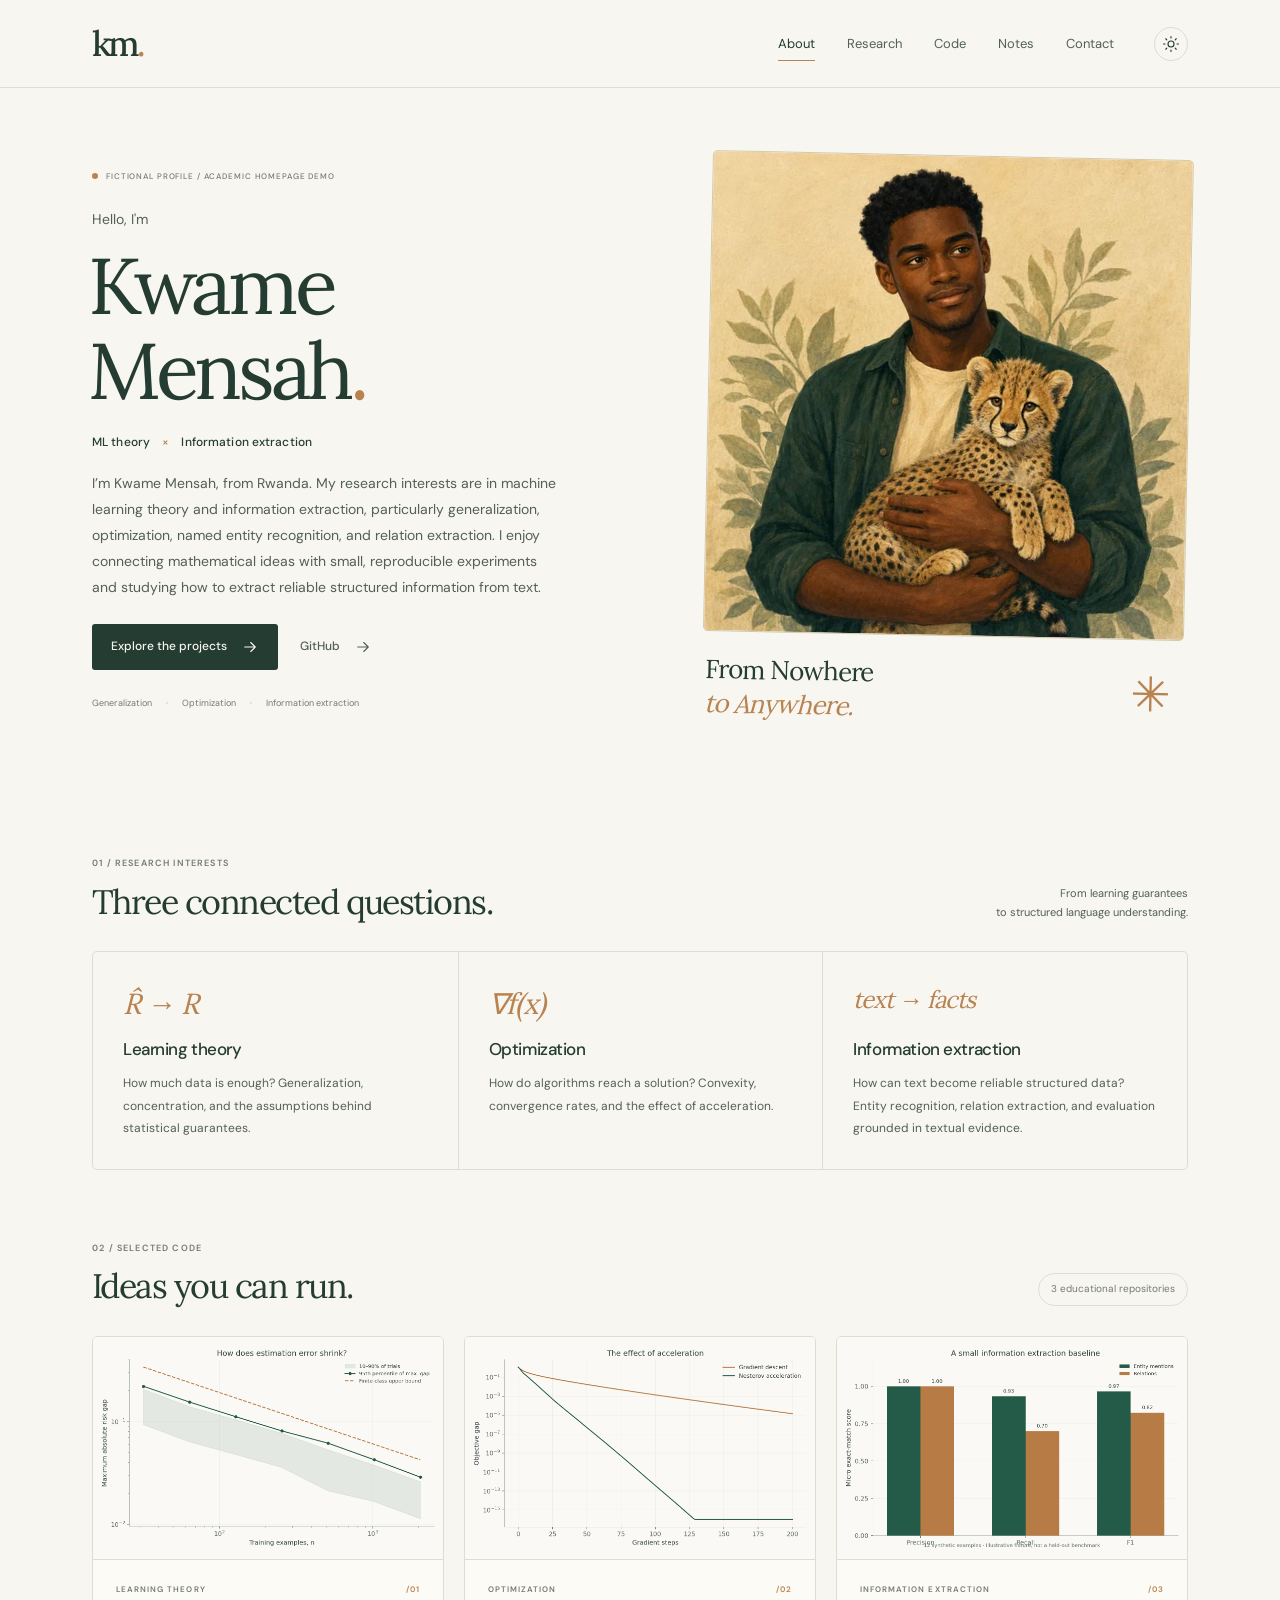
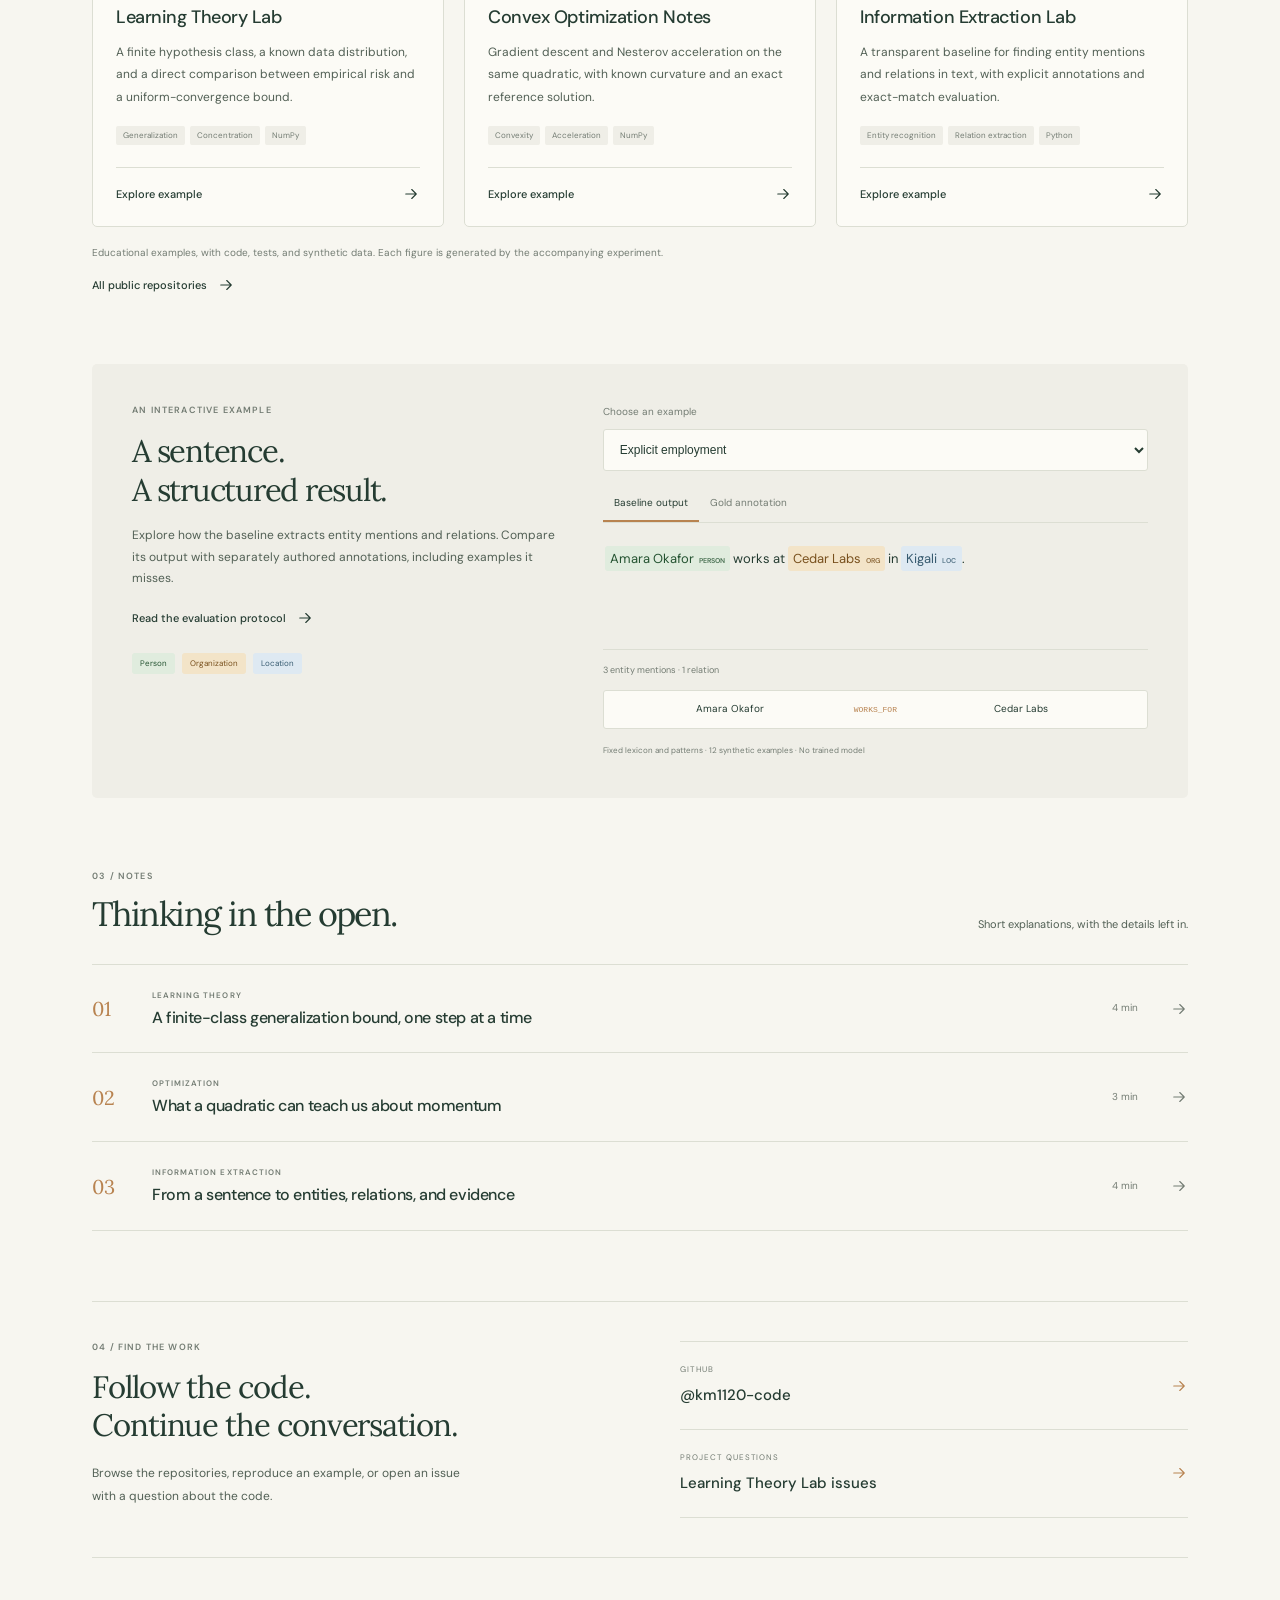
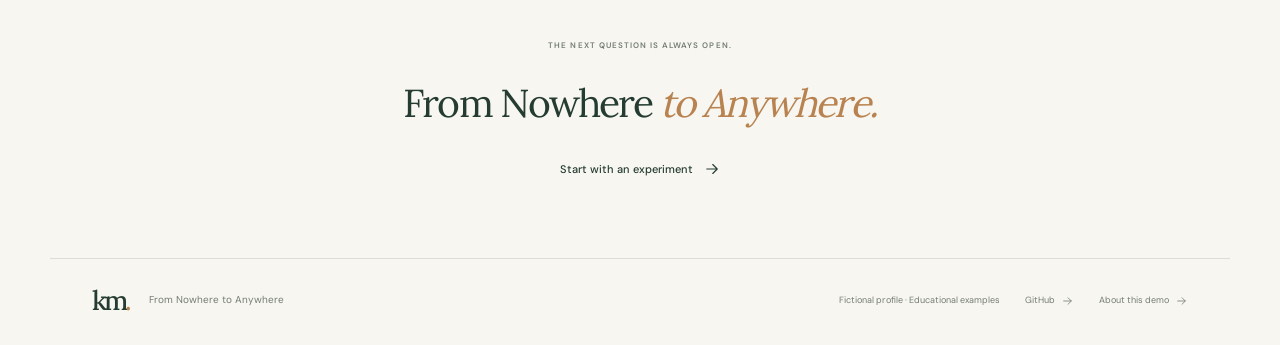
==== commit 38c88be0: "Correct IE to information extraction and simplify the biography" ====
--- a/index.html
+++ b/index.html
@@ -1,10 +1,10 @@
 <!doctype html>
 <html lang="en"><head><meta charset="utf-8"><meta name="viewport" content="width=device-width, initial-scale=1">
-<meta name="description" content="A fictional academic homepage demonstration for Kwame Mensah, with reproducible educational examples in learning theory, optimization, and information theory.">
+<meta name="description" content="A fictional academic homepage demonstration for Kwame Mensah, with reproducible educational examples in learning theory, optimization, and information extraction.">
 <meta name="theme-color" content="#f7f6f0"><meta name="robots" content="noindex,nofollow">
 <title>About &amp; research — Kwame Mensah</title>
 <link rel="icon" href="assets/img/favicon.svg" type="image/svg+xml">
-<meta property="og:type" content="website"><meta property="og:title" content="About &amp; research — Kwame Mensah"><meta property="og:image" content="https://km1120-code.github.io/assets/img/kwame-cheetah-illustration.jpg"><meta property="og:description" content="ML theory, optimization, and information engineering. Fictional academic profile with reproducible educational examples."><link rel="stylesheet" href="assets/css/style.css"><script defer src="assets/js/site.js"></script></head><body>
+<meta property="og:type" content="website"><meta property="og:title" content="About &amp; research — Kwame Mensah"><meta property="og:image" content="https://km1120-code.github.io/assets/img/kwame-cheetah-illustration.jpg"><meta property="og:description" content="ML theory, optimization, and information extraction. Fictional academic profile with reproducible educational examples."><link rel="stylesheet" href="assets/css/style.css"><script defer src="assets/js/site.js"></script></head><body>
 <a class="skip-link" href="#main">Skip to content</a>
 <header class="site-header"><div class="header-inner"><a class="wordmark" href="index.html" aria-label="Kwame Mensah home">km<span>.</span></a>
 <nav aria-label="Main navigation"><a href="index.html#about">About</a><a href="index.html#research">Research</a><a href="index.html#projects">Code</a><a href="index.html#notes">Notes</a><a href="index.html#contact">Contact</a></nav>
@@ -14,70 +14,57 @@
       <a class="profile-status" href="about-this-demo.html"><span class="status-dot"></span> FICTIONAL PROFILE / ACADEMIC HOMEPAGE DEMO</a>
       <p class="hello">Hello, I'm</p>
       <h1 id="profile-name">Kwame<br> Mensah<span class="name-dot">.</span></h1>
-      <p class="research-label">ML theory <span>×</span> Information engineering</p>
-      <p class="hero-description">My interests are in the mathematical foundations of machine learning and information: what allows a model to generalize, how an algorithm converges, and how a message survives noise.</p>
+      <p class="research-label">ML theory <span>×</span> Information extraction</p>
+      <p class="hero-description">I’m Kwame Mensah, from Rwanda. My research interests are in machine learning theory and information extraction, particularly generalization, optimization, named entity recognition, and relation extraction. I enjoy connecting mathematical ideas with small, reproducible experiments and studying how to extract reliable structured information from text.</p>
       <div class="hero-actions">
-        <a class="button primary" href="#background">About &amp; background <svg width="18" height="18" viewBox="0 0 24 24" fill="none" aria-hidden="true"><path d="M5 12h14m-6-6 6 6-6 6" stroke="currentColor" stroke-width="1.5" stroke-linecap="round" stroke-linejoin="round"/></svg></a>
+        <a class="button primary" href="#projects">Explore the projects <svg width="18" height="18" viewBox="0 0 24 24" fill="none" aria-hidden="true"><path d="M5 12h14m-6-6 6 6-6 6" stroke="currentColor" stroke-width="1.5" stroke-linecap="round" stroke-linejoin="round"/></svg></a>
         <a class="button quiet" href="https://github.com/km1120-code">GitHub <svg width="18" height="18" viewBox="0 0 24 24" fill="none" aria-hidden="true"><path d="M5 12h14m-6-6 6 6-6 6" stroke="currentColor" stroke-width="1.5" stroke-linecap="round" stroke-linejoin="round"/></svg></a>
       </div>
-      <div class="hero-topics" aria-label="Research topics"><span>Generalization</span><span>Optimization</span><span>Information theory</span></div>
+      <div class="hero-topics" aria-label="Research topics"><span>Generalization</span><span>Optimization</span><span>Information extraction</span></div>
     </div>
     <figure class="portrait-card portrait-ready">
       <div class="portrait-art">
         <img class="portrait-image" src="assets/img/kwame-cheetah-illustration.webp" srcset="assets/img/kwame-cheetah-illustration-512.webp 512w, assets/img/kwame-cheetah-illustration.webp 1024w" sizes="(max-width: 540px) calc(100vw - 50px), (max-width: 780px) 42vw, 435px" width="1024" height="1024" alt="AI illustration of a fictional young Black man gently holding a cheetah cub." fetchpriority="high" decoding="async">
       </div>
       <figcaption><div class="portrait-slogan">From Nowhere<br><em>to Anywhere.</em></div><span class="caption-star" aria-hidden="true">✳</span></figcaption>
-      <p class="portrait-credit">AI-generated illustration · Fictional character</p>
     </figure>
   </section>
 
-  <section class="background-section" id="background" aria-labelledby="background-title">
-    <div class="background-copy">
-      <span class="eyebrow">01 / ABOUT &amp; BACKGROUND</span>
-      <h2 id="background-title">The questions behind<br>the code.</h2>
-      <p>I like to connect a precise mathematical question with a small experiment. A bound becomes easier to interpret when its assumptions, its numerical behavior, and its limitations can be examined together.</p><p>This notebook brings together learning theory, convex optimization, and information theory. The current projects use synthetic data and include the code, tests, and figures needed to reproduce each example.</p>
-      <a class="text-link" href="#research">Explore the research interests <svg width="18" height="18" viewBox="0 0 24 24" fill="none" aria-hidden="true"><path d="M5 12h14m-6-6 6 6-6 6" stroke="currentColor" stroke-width="1.5" stroke-linecap="round" stroke-linejoin="round"/></svg></a>
-    </div>
-    <aside class="academic-card" aria-labelledby="academic-title">
-      <div class="academic-card-heading"><span class="academic-mark" aria-hidden="true">km.</span><div><span class="eyebrow">PROFILE DETAILS</span><h3 id="academic-title">Academic background</h3></div></div>
-      <dl class="academic-details">
-        <div><dt>University / institution</dt><dd class="detail-pending">Not yet provided</dd></div>
-        <div><dt>Department</dt><dd class="detail-pending">Not yet provided</dd></div>
-        <div><dt>Current position</dt><dd class="detail-pending">Not yet provided</dd></div>
-        <div><dt>Research area</dt><dd>Machine learning theory<br>Information engineering</dd></div>
-      </dl>
-      <p class="academic-note">Institution, department, and position have not been provided.</p>
-    </aside>
-  </section>
-
   <section class="section" id="research" aria-labelledby="research-title">
-    <div class="section-heading"><div><span class="eyebrow">02 / RESEARCH INTERESTS</span><h2 id="research-title">Three connected questions.</h2></div><p>From the limits of learning<br>to the limits of communication.</p></div>
+    <div class="section-heading"><div><span class="eyebrow">01 / RESEARCH INTERESTS</span><h2 id="research-title">Three connected questions.</h2></div><p>From learning guarantees<br>to structured language understanding.</p></div>
     <div class="research-grid">
       <article><span class="research-symbol" aria-hidden="true">R̂ → R</span><h3>Learning theory</h3><p>How much data is enough? Generalization, concentration, and the assumptions behind statistical guarantees.</p></article>
       <article><span class="research-symbol" aria-hidden="true">∇f(x)</span><h3>Optimization</h3><p>How do algorithms reach a solution? Convexity, convergence rates, and the effect of acceleration.</p></article>
-      <article><span class="research-symbol" aria-hidden="true">I(X;Y)</span><h3>Information theory</h3><p>What can a noisy signal preserve? Entropy, channel capacity, and simple error-correcting codes.</p></article>
+      <article><span class="research-symbol" aria-hidden="true">text → facts</span><h3>Information extraction</h3><p>How can text become reliable structured data? Entity recognition, relation extraction, and evaluation grounded in textual evidence.</p></article>
     </div>
   </section>
 
   <section class="section" id="projects" aria-labelledby="projects-title">
-    <div class="section-heading"><div><span class="eyebrow">03 / SELECTED CODE</span><h2 id="projects-title">Ideas you can run.</h2></div><span class="section-badge">3 educational repositories</span></div>
-    <div class="project-grid"><article class="project-card"><a class="project-image" href="projects/learning-theory-lab.html" aria-label="Open Learning Theory Lab"><img src="assets/img/uniform-convergence.png" width="1332" height="792" alt="Experiment plot for Learning Theory Lab" loading="lazy"></a><div class="project-body"><div class="eyebrow">LEARNING THEORY <span>/01</span></div><h3><a href="projects/learning-theory-lab.html">Learning Theory Lab</a></h3><p>A finite hypothesis class, a known data distribution, and a direct comparison between empirical risk and a uniform-convergence bound.</p><div class="tags"><span>Generalization</span><span>Concentration</span><span>NumPy</span></div><a class="text-link" href="projects/learning-theory-lab.html">Explore example <svg width="18" height="18" viewBox="0 0 24 24" fill="none" aria-hidden="true"><path d="M5 12h14m-6-6 6 6-6 6" stroke="currentColor" stroke-width="1.5" stroke-linecap="round" stroke-linejoin="round"/></svg></a></div></article><article class="project-card"><a class="project-image" href="projects/convex-optimization-notes.html" aria-label="Open Convex Optimization Notes"><img src="assets/img/convergence.png" width="1332" height="792" alt="Experiment plot for Convex Optimization Notes" loading="lazy"></a><div class="project-body"><div class="eyebrow">OPTIMIZATION <span>/02</span></div><h3><a href="projects/convex-optimization-notes.html">Convex Optimization Notes</a></h3><p>Gradient descent and Nesterov acceleration on the same quadratic, with known curvature and an exact reference solution.</p><div class="tags"><span>Convexity</span><span>Acceleration</span><span>NumPy</span></div><a class="text-link" href="projects/convex-optimization-notes.html">Explore example <svg width="18" height="18" viewBox="0 0 24 24" fill="none" aria-hidden="true"><path d="M5 12h14m-6-6 6 6-6 6" stroke="currentColor" stroke-width="1.5" stroke-linecap="round" stroke-linejoin="round"/></svg></a></div></article><article class="project-card"><a class="project-image" href="projects/information-theory-lab.html" aria-label="Open Information Theory Lab"><img src="assets/img/binary-channel.png" width="1332" height="792" alt="Experiment plot for Information Theory Lab" loading="lazy"></a><div class="project-body"><div class="eyebrow">INFORMATION ENGINEERING <span>/03</span></div><h3><a href="projects/information-theory-lab.html">Information Theory Lab</a></h3><p>Explore binary entropy, channel capacity, and the reliability of a simple repetition code through analytical curves and simulation.</p><div class="tags"><span>Entropy</span><span>Channel coding</span><span>NumPy</span></div><a class="text-link" href="projects/information-theory-lab.html">Explore example <svg width="18" height="18" viewBox="0 0 24 24" fill="none" aria-hidden="true"><path d="M5 12h14m-6-6 6 6-6 6" stroke="currentColor" stroke-width="1.5" stroke-linecap="round" stroke-linejoin="round"/></svg></a></div></article></div>
+    <div class="section-heading"><div><span class="eyebrow">02 / SELECTED CODE</span><h2 id="projects-title">Ideas you can run.</h2></div><span class="section-badge">3 educational repositories</span></div>
+    <div class="project-grid"><article class="project-card"><a class="project-image" href="projects/learning-theory-lab.html" aria-label="Open Learning Theory Lab"><img src="assets/img/uniform-convergence.png" width="1332" height="792" alt="Experiment plot for Learning Theory Lab" loading="lazy"></a><div class="project-body"><div class="eyebrow">LEARNING THEORY <span>/01</span></div><h3><a href="projects/learning-theory-lab.html">Learning Theory Lab</a></h3><p>A finite hypothesis class, a known data distribution, and a direct comparison between empirical risk and a uniform-convergence bound.</p><div class="tags"><span>Generalization</span><span>Concentration</span><span>NumPy</span></div><a class="text-link" href="projects/learning-theory-lab.html">Explore example <svg width="18" height="18" viewBox="0 0 24 24" fill="none" aria-hidden="true"><path d="M5 12h14m-6-6 6 6-6 6" stroke="currentColor" stroke-width="1.5" stroke-linecap="round" stroke-linejoin="round"/></svg></a></div></article><article class="project-card"><a class="project-image" href="projects/convex-optimization-notes.html" aria-label="Open Convex Optimization Notes"><img src="assets/img/convergence.png" width="1332" height="792" alt="Experiment plot for Convex Optimization Notes" loading="lazy"></a><div class="project-body"><div class="eyebrow">OPTIMIZATION <span>/02</span></div><h3><a href="projects/convex-optimization-notes.html">Convex Optimization Notes</a></h3><p>Gradient descent and Nesterov acceleration on the same quadratic, with known curvature and an exact reference solution.</p><div class="tags"><span>Convexity</span><span>Acceleration</span><span>NumPy</span></div><a class="text-link" href="projects/convex-optimization-notes.html">Explore example <svg width="18" height="18" viewBox="0 0 24 24" fill="none" aria-hidden="true"><path d="M5 12h14m-6-6 6 6-6 6" stroke="currentColor" stroke-width="1.5" stroke-linecap="round" stroke-linejoin="round"/></svg></a></div></article><article class="project-card"><a class="project-image" href="projects/information-extraction-lab.html" aria-label="Open Information Extraction Lab"><img src="assets/img/extraction-evaluation.png" width="1332" height="792" alt="Experiment plot for Information Extraction Lab" loading="lazy"></a><div class="project-body"><div class="eyebrow">INFORMATION EXTRACTION <span>/03</span></div><h3><a href="projects/information-extraction-lab.html">Information Extraction Lab</a></h3><p>A transparent baseline for finding entity mentions and relations in text, with explicit annotations and exact-match evaluation.</p><div class="tags"><span>Entity recognition</span><span>Relation extraction</span><span>Python</span></div><a class="text-link" href="projects/information-extraction-lab.html">Explore example <svg width="18" height="18" viewBox="0 0 24 24" fill="none" aria-hidden="true"><path d="M5 12h14m-6-6 6 6-6 6" stroke="currentColor" stroke-width="1.5" stroke-linecap="round" stroke-linejoin="round"/></svg></a></div></article></div>
     <p class="section-caption">Educational examples, with code, tests, and synthetic data. Each figure is generated by the accompanying experiment.</p>
     <a class="text-link repository-index" href="https://github.com/km1120-code?tab=repositories">All public repositories <svg width="18" height="18" viewBox="0 0 24 24" fill="none" aria-hidden="true"><path d="M5 12h14m-6-6 6 6-6 6" stroke="currentColor" stroke-width="1.5" stroke-linecap="round" stroke-linejoin="round"/></svg></a>
   </section>
 
-  <section class="playground section" aria-labelledby="play-title">
-    <div class="play-copy"><span class="eyebrow">AN INTERACTIVE NOTE</span><h2 id="play-title">A little noise.<br>A little less information.</h2><p>Move the slider to explore a binary symmetric channel. Its capacity is <span class="math-inline">C = 1 − h₂(p)</span> bits per channel use.</p><a class="text-link" href="notes/binary-channel.html">Read the assumptions <svg width="18" height="18" viewBox="0 0 24 24" fill="none" aria-hidden="true"><path d="M5 12h14m-6-6 6 6-6 6" stroke="currentColor" stroke-width="1.5" stroke-linecap="round" stroke-linejoin="round"/></svg></a></div>
-    <div class="channel-demo"><div class="channel-route" aria-hidden="true"><span>0 / 1</span><div class="channel-route-line"></div><span class="channel-cloud">+ noise</span><div class="channel-route-line"></div><span>0 / 1</span></div><label for="noise">Bit-flip probability <output id="noise-value" for="noise">0.10</output></label><input id="noise" type="range" min="0" max="0.5" value="0.1" step="0.01"><div class="capacity-row"><span>Channel capacity</span><strong><output id="capacity-value" for="noise">0.531</output><small> bits / use</small></strong></div><div class="capacity-track" aria-hidden="true"><div id="capacity-bar" style="width:53.1%"></div></div><p>Memoryless channel · Independent bit flips</p></div>
+  <section class="playground ie-playground section" aria-labelledby="play-title">
+    <div class="play-copy"><span class="eyebrow">AN INTERACTIVE EXAMPLE</span><h2 id="play-title">A sentence.<br>A structured result.</h2><p>Explore how the baseline extracts entity mentions and relations. Compare its output with separately authored annotations, including examples it misses.</p><a class="text-link" href="notes/information-extraction.html">Read the evaluation protocol <svg width="18" height="18" viewBox="0 0 24 24" fill="none" aria-hidden="true"><path d="M5 12h14m-6-6 6 6-6 6" stroke="currentColor" stroke-width="1.5" stroke-linecap="round" stroke-linejoin="round"/></svg></a><div class="entity-legend" aria-label="Entity labels"><span class="legend-person">Person</span><span class="legend-org">Organization</span><span class="legend-loc">Location</span></div></div>
+    <div class="extraction-demo">
+      <label class="ie-select-label" for="ie-example">Choose an example</label>
+      <select id="ie-example" aria-controls="ie-sentence ie-relations"><option value="s01">Explicit employment</option></select>
+      <div class="ie-view" role="group" aria-label="Extraction output"><button type="button" data-ie-view="prediction" aria-pressed="true">Baseline output</button><button type="button" data-ie-view="gold" aria-pressed="false">Gold annotation</button></div>
+      <div class="ie-result" aria-live="polite" aria-atomic="true"><p id="ie-sentence" class="ie-sentence">Amara Okafor works at Cedar Labs in Kigali.</p><div class="ie-counts"><span id="ie-counts">3 entity mentions · 1 relation</span></div><div id="ie-relations" class="ie-relations"></div></div>
+      <p class="ie-limit">Fixed lexicon and patterns · 12 synthetic examples · No trained model</p>
+    </div>
+    <script type="application/json" id="ie-example-data">[{"id": "s01", "title": "Explicit employment", "text": "Amara Okafor works at Cedar Labs in Kigali.", "gold": {"entities": [{"start": 0, "end": 12, "label": "PERSON", "text": "Amara Okafor"}, {"start": 22, "end": 32, "label": "ORG", "text": "Cedar Labs"}, {"start": 36, "end": 42, "label": "LOC", "text": "Kigali"}], "relations": [{"type": "WORKS_FOR", "head": [0, 12], "tail": [22, 32]}]}, "prediction": {"entities": [{"start": 0, "end": 12, "label": "PERSON", "text": "Amara Okafor"}, {"start": 22, "end": 32, "label": "ORG", "text": "Cedar Labs"}, {"start": 36, "end": 42, "label": "LOC", "text": "Kigali"}], "relations": [{"type": "WORKS_FOR", "head": [0, 12], "tail": [22, 32]}]}}, {"id": "s02", "title": "Founding", "text": "Kofi Mensah founded River AI in Accra.", "gold": {"entities": [{"start": 0, "end": 11, "label": "PERSON", "text": "Kofi Mensah"}, {"start": 20, "end": 28, "label": "ORG", "text": "River AI"}, {"start": 32, "end": 37, "label": "LOC", "text": "Accra"}], "relations": [{"type": "FOUNDED", "head": [0, 11], "tail": [20, 28]}]}, "prediction": {"entities": [{"start": 0, "end": 11, "label": "PERSON", "text": "Kofi Mensah"}, {"start": 20, "end": 28, "label": "ORG", "text": "River AI"}, {"start": 32, "end": 37, "label": "LOC", "text": "Accra"}], "relations": [{"type": "FOUNDED", "head": [0, 11], "tail": [20, 28]}]}}, {"id": "s03", "title": "Organization location", "text": "Cedar Labs is based in Kigali.", "gold": {"entities": [{"start": 0, "end": 10, "label": "ORG", "text": "Cedar Labs"}, {"start": 23, "end": 29, "label": "LOC", "text": "Kigali"}], "relations": [{"type": "BASED_IN", "head": [0, 10], "tail": [23, 29]}]}, "prediction": {"entities": [{"start": 0, "end": 10, "label": "ORG", "text": "Cedar Labs"}, {"start": 23, "end": 29, "label": "LOC", "text": "Kigali"}], "relations": [{"type": "BASED_IN", "head": [0, 10], "tail": [23, 29]}]}}, {"id": "s04", "title": "Joined an organization", "text": "Leila Njeri joined River AI.", "gold": {"entities": [{"start": 0, "end": 11, "label": "PERSON", "text": "Leila Njeri"}, {"start": 19, "end": 27, "label": "ORG", "text": "River AI"}], "relations": [{"type": "WORKS_FOR", "head": [0, 11], "tail": [19, 27]}]}, "prediction": {"entities": [{"start": 0, "end": 11, "label": "PERSON", "text": "Leila Njeri"}, {"start": 19, "end": 27, "label": "ORG", "text": "River AI"}], "relations": [{"type": "WORKS_FOR", "head": [0, 11], "tail": [19, 27]}]}}, {"id": "s05", "title": "Second organization location", "text": "River AI is based in Accra.", "gold": {"entities": [{"start": 0, "end": 8, "label": "ORG", "text": "River AI"}, {"start": 21, "end": 26, "label": "LOC", "text": "Accra"}], "relations": [{"type": "BASED_IN", "head": [0, 8], "tail": [21, 26]}]}, "prediction": {"entities": [{"start": 0, "end": 8, "label": "ORG", "text": "River AI"}, {"start": 21, "end": 26, "label": "LOC", "text": "Accra"}], "relations": [{"type": "BASED_IN", "head": [0, 8], "tail": [21, 26]}]}}, {"id": "s06", "title": "Negated statement", "text": "Amara Okafor did not join River AI.", "gold": {"entities": [{"start": 0, "end": 12, "label": "PERSON", "text": "Amara Okafor"}, {"start": 26, "end": 34, "label": "ORG", "text": "River AI"}], "relations": []}, "prediction": {"entities": [{"start": 0, "end": 12, "label": "PERSON", "text": "Amara Okafor"}, {"start": 26, "end": 34, "label": "ORG", "text": "River AI"}], "relations": []}}, {"id": "s07", "title": "Uncertain statement", "text": "Leila Njeri may join Cedar Labs.", "gold": {"entities": [{"start": 0, "end": 11, "label": "PERSON", "text": "Leila Njeri"}, {"start": 21, "end": 31, "label": "ORG", "text": "Cedar Labs"}], "relations": []}, "prediction": {"entities": [{"start": 0, "end": 11, "label": "PERSON", "text": "Leila Njeri"}, {"start": 21, "end": 31, "label": "ORG", "text": "Cedar Labs"}], "relations": []}}, {"id": "s08", "title": "Unsupported relation type", "text": "Cedar Labs invited Kofi Mensah to Kigali.", "gold": {"entities": [{"start": 0, "end": 10, "label": "ORG", "text": "Cedar Labs"}, {"start": 19, "end": 30, "label": "PERSON", "text": "Kofi Mensah"}, {"start": 34, "end": 40, "label": "LOC", "text": "Kigali"}], "relations": []}, "prediction": {"entities": [{"start": 0, "end": 10, "label": "ORG", "text": "Cedar Labs"}, {"start": 19, "end": 30, "label": "PERSON", "text": "Kofi Mensah"}, {"start": 34, "end": 40, "label": "LOC", "text": "Kigali"}], "relations": []}}, {"id": "s09", "title": "Unseen names", "text": "Northstar Labs hired Eva Moreau.", "gold": {"entities": [{"start": 0, "end": 14, "label": "ORG", "text": "Northstar Labs"}, {"start": 21, "end": 31, "label": "PERSON", "text": "Eva Moreau"}], "relations": [{"type": "WORKS_FOR", "head": [21, 31], "tail": [0, 14]}]}, "prediction": {"entities": [], "relations": []}}, {"id": "s10", "title": "Appositive paraphrase", "text": "Kofi Mensah, a researcher at Cedar Labs, spoke in Accra.", "gold": {"entities": [{"start": 0, "end": 11, "label": "PERSON", "text": "Kofi Mensah"}, {"start": 29, "end": 39, "label": "ORG", "text": "Cedar Labs"}, {"start": 50, "end": 55, "label": "LOC", "text": "Accra"}], "relations": [{"type": "WORKS_FOR", "head": [0, 11], "tail": [29, 39]}]}, "prediction": {"entities": [{"start": 0, "end": 11, "label": "PERSON", "text": "Kofi Mensah"}, {"start": 29, "end": 39, "label": "ORG", "text": "Cedar Labs"}, {"start": 50, "end": 55, "label": "LOC", "text": "Accra"}], "relations": []}}, {"id": "s11", "title": "Different verb form", "text": "Leila Njeri co-founded River AI.", "gold": {"entities": [{"start": 0, "end": 11, "label": "PERSON", "text": "Leila Njeri"}, {"start": 23, "end": 31, "label": "ORG", "text": "River AI"}], "relations": [{"type": "FOUNDED", "head": [0, 11], "tail": [23, 31]}]}, "prediction": {"entities": [{"start": 0, "end": 11, "label": "PERSON", "text": "Leila Njeri"}, {"start": 23, "end": 31, "label": "ORG", "text": "River AI"}], "relations": []}}, {"id": "s12", "title": "Two sentences", "text": "Amara Okafor founded Cedar Labs. Cedar Labs is based in Kigali.", "gold": {"entities": [{"start": 0, "end": 12, "label": "PERSON", "text": "Amara Okafor"}, {"start": 21, "end": 31, "label": "ORG", "text": "Cedar Labs"}, {"start": 33, "end": 43, "label": "ORG", "text": "Cedar Labs"}, {"start": 56, "end": 62, "label": "LOC", "text": "Kigali"}], "relations": [{"type": "FOUNDED", "head": [0, 12], "tail": [21, 31]}, {"type": "BASED_IN", "head": [33, 43], "tail": [56, 62]}]}, "prediction": {"entities": [{"start": 0, "end": 12, "label": "PERSON", "text": "Amara Okafor"}, {"start": 21, "end": 31, "label": "ORG", "text": "Cedar Labs"}, {"start": 33, "end": 43, "label": "ORG", "text": "Cedar Labs"}, {"start": 56, "end": 62, "label": "LOC", "text": "Kigali"}], "relations": [{"type": "FOUNDED", "head": [0, 12], "tail": [21, 31]}, {"type": "BASED_IN", "head": [33, 43], "tail": [56, 62]}]}}]</script>
   </section>
 
   <section class="section notes-section" id="notes" aria-labelledby="notes-title">
-    <div class="section-heading"><div><span class="eyebrow">04 / NOTES</span><h2 id="notes-title">Thinking in the open.</h2></div><p>Short explanations, with the details left in.</p></div>
-    <div class="notes-list"><a class="note-row" href="notes/finite-class-bounds.html"><span class="note-no">01</span><div><span class="eyebrow">LEARNING THEORY</span><h3>A finite-class generalization bound, one step at a time</h3></div><span class="read-time">4 min</span><svg width="18" height="18" viewBox="0 0 24 24" fill="none" aria-hidden="true"><path d="M5 12h14m-6-6 6 6-6 6" stroke="currentColor" stroke-width="1.5" stroke-linecap="round" stroke-linejoin="round"/></svg></a><a class="note-row" href="notes/quadratic-acceleration.html"><span class="note-no">02</span><div><span class="eyebrow">OPTIMIZATION</span><h3>What a quadratic can teach us about momentum</h3></div><span class="read-time">3 min</span><svg width="18" height="18" viewBox="0 0 24 24" fill="none" aria-hidden="true"><path d="M5 12h14m-6-6 6 6-6 6" stroke="currentColor" stroke-width="1.5" stroke-linecap="round" stroke-linejoin="round"/></svg></a><a class="note-row" href="notes/binary-channel.html"><span class="note-no">03</span><div><span class="eyebrow">INFORMATION ENGINEERING</span><h3>Capacity and reliability are different questions</h3></div><span class="read-time">4 min</span><svg width="18" height="18" viewBox="0 0 24 24" fill="none" aria-hidden="true"><path d="M5 12h14m-6-6 6 6-6 6" stroke="currentColor" stroke-width="1.5" stroke-linecap="round" stroke-linejoin="round"/></svg></a></div>
+    <div class="section-heading"><div><span class="eyebrow">03 / NOTES</span><h2 id="notes-title">Thinking in the open.</h2></div><p>Short explanations, with the details left in.</p></div>
+    <div class="notes-list"><a class="note-row" href="notes/finite-class-bounds.html"><span class="note-no">01</span><div><span class="eyebrow">LEARNING THEORY</span><h3>A finite-class generalization bound, one step at a time</h3></div><span class="read-time">4 min</span><svg width="18" height="18" viewBox="0 0 24 24" fill="none" aria-hidden="true"><path d="M5 12h14m-6-6 6 6-6 6" stroke="currentColor" stroke-width="1.5" stroke-linecap="round" stroke-linejoin="round"/></svg></a><a class="note-row" href="notes/quadratic-acceleration.html"><span class="note-no">02</span><div><span class="eyebrow">OPTIMIZATION</span><h3>What a quadratic can teach us about momentum</h3></div><span class="read-time">3 min</span><svg width="18" height="18" viewBox="0 0 24 24" fill="none" aria-hidden="true"><path d="M5 12h14m-6-6 6 6-6 6" stroke="currentColor" stroke-width="1.5" stroke-linecap="round" stroke-linejoin="round"/></svg></a><a class="note-row" href="notes/information-extraction.html"><span class="note-no">03</span><div><span class="eyebrow">INFORMATION EXTRACTION</span><h3>From a sentence to entities, relations, and evidence</h3></div><span class="read-time">4 min</span><svg width="18" height="18" viewBox="0 0 24 24" fill="none" aria-hidden="true"><path d="M5 12h14m-6-6 6 6-6 6" stroke="currentColor" stroke-width="1.5" stroke-linecap="round" stroke-linejoin="round"/></svg></a></div>
   </section>
 
   <section class="contact-section" id="contact" aria-labelledby="contact-title">
-    <div><span class="eyebrow">05 / FIND THE WORK</span><h2 id="contact-title">Follow the code.<br>Continue the conversation.</h2><p>Browse the repositories, reproduce an example, or open an issue with a question about the code.</p></div>
+    <div><span class="eyebrow">04 / FIND THE WORK</span><h2 id="contact-title">Follow the code.<br>Continue the conversation.</h2><p>Browse the repositories, reproduce an example, or open an issue with a question about the code.</p></div>
     <div class="contact-links">
       <a href="https://github.com/km1120-code"><span><small>GITHUB</small><strong>@km1120-code</strong></span><svg width="18" height="18" viewBox="0 0 24 24" fill="none" aria-hidden="true"><path d="M5 12h14m-6-6 6 6-6 6" stroke="currentColor" stroke-width="1.5" stroke-linecap="round" stroke-linejoin="round"/></svg></a>
       <a href="https://github.com/km1120-code/learning-theory-lab/issues"><span><small>PROJECT QUESTIONS</small><strong>Learning Theory Lab issues</strong></span><svg width="18" height="18" viewBox="0 0 24 24" fill="none" aria-hidden="true"><path d="M5 12h14m-6-6 6 6-6 6" stroke="currentColor" stroke-width="1.5" stroke-linecap="round" stroke-linejoin="round"/></svg></a>
--- a/assets/css/style.css
+++ b/assets/css/style.css
@@ -57,3 +57,30 @@
 @media(max-width:780px){.hero-refresh{gap:28px;padding-top:45px;padding-bottom:43px}.hero-refresh h1{font-size:61px}.hero-refresh .research-label{font-size:10px}.hero-refresh .hero-description{font-size:12px;line-height:1.85}.hero-refresh .profile-status{font-size:7px;letter-spacing:.06em;margin-bottom:20px}.hero-refresh .hero-actions{gap:13px}.hero-refresh .button{font-size:10px;padding:11px 13px}.hero-refresh .button.quiet{padding:10px 0}.hero-topics{font-size:8px;gap:5px 8px;margin-top:20px}.hero-topics span+span:before{margin-right:8px}.portrait-ready figcaption{font-size:22px;padding-top:18px}.portrait-ready .caption-star{font-size:38px;margin-right:0}.portrait-credit{font-size:7px;line-height:1.65;margin-top:11px}.background-section{gap:28px;padding:34px 0;grid-template-columns:1fr 1fr}.background-copy h2{font-size:28px}.background-copy p{font-size:12px}.academic-card{padding:21px 18px}.academic-card-heading{gap:13px}.academic-card-heading h3{font-size:15px}.academic-mark{font-size:36px}.academic-details>div{grid-template-columns:1fr;gap:4px;padding:11px 0}.academic-details dt{font-size:9px}.academic-details dd,.academic-details dd.detail-pending{font-size:10px}.academic-note{font-size:8px}.contact-section{gap:32px;margin-top:48px;padding:30px 0}.contact-section h2{font-size:26px}.contact-section p{font-size:11px}.contact-links strong{font-size:13px}.header-inner nav{gap:17px}.header-inner{gap:19px}}
 @media(max-width:540px){.header-inner{padding:0 20px;gap:11px}.header-inner nav{gap:12px;font-size:10px}.header-inner .wordmark{font-size:29px}.theme-toggle{width:27px;height:27px}.hero-refresh{display:flex;padding-top:34px;padding-bottom:37px;gap:30px}.hero-refresh .profile-status{font-size:7px;letter-spacing:.065em;margin-bottom:23px}.hero-refresh h1{font-size:60px;line-height:1.07;max-width:350px;letter-spacing:-.06em}.hero-refresh h1 br{display:none}.hero-refresh .hello{font-size:13px;margin-bottom:13px}.hero-refresh .research-label{font-size:10px;margin-top:20px}.hero-refresh .hero-description{font-size:13px;max-width:none;margin-top:16px}.hero-refresh .hero-actions{gap:21px;margin-top:22px}.hero-refresh .button{font-size:11px;padding:13px 15px}.hero-refresh .button.quiet{padding:11px 0}.hero-topics{font-size:8px;margin-top:22px;gap:6px 9px}.hero-topics span+span:before{margin-right:9px}.portrait-ready{display:block;transform:none;max-width:100%;width:100%}.portrait-art{border-radius:4px}.portrait-ready figcaption{display:flex;padding-top:17px;font-size:26px;line-height:1.3}.portrait-ready .caption-star{font-size:43px;margin:0 9px 0 0}.portrait-credit{font-size:8px;margin:10px 0 0}.background-section{display:block;padding:33px 0}.background-copy h2{font-size:29px;margin-bottom:19px}.background-copy p{font-size:12px}.background-copy .text-link{font-size:11px;margin-top:10px}.academic-card{margin-top:27px;padding:23px}.academic-card-heading h3{font-size:17px}.academic-card-heading .eyebrow{font-size:8px}.academic-mark{font-size:39px}.academic-details>div{grid-template-columns:1fr 1.15fr;gap:11px;padding:13px 0}.academic-details dt{font-size:9px}.academic-details dd,.academic-details dd.detail-pending{font-size:10px}.academic-note{font-size:9px;margin-top:14px}.contact-section{display:block;margin-top:43px;padding:31px 0}.contact-section h2{font-size:28px}.contact-section p{font-size:12px}.contact-links{margin-top:25px}.contact-links>a{padding:18px 0}.contact-links strong{font-size:14px}.contact-links small{font-size:8px}.footer-meta{font-size:8px}.site-footer{gap:10px}}
 @media(max-width:360px){.header-inner{padding:0 16px;gap:10px}.header-inner nav{gap:10px}.hero-refresh h1{font-size:56px}.hero-refresh .research-label{font-size:9px}.hero-refresh .profile-status{font-size:6.5px}.academic-card{padding:19px}.academic-details>div{grid-template-columns:1fr 1fr}.hero-topics{gap:6px;font-size:7.5px}.hero-topics span+span:before{margin-right:6px}}
+
+/* Information extraction example. */
+.ie-playground{grid-template-columns:.9fr 1.15fr;gap:44px}
+.entity-legend{display:flex;gap:7px;flex-wrap:wrap;margin-top:23px;font-size:8px}
+.entity-legend span{padding:4px 8px;border-radius:3px}
+.legend-person,.entity-person{background:#e0ecde;color:#245331}
+.legend-org,.entity-org{background:#f3e4c8;color:#78501d}
+.legend-loc,.entity-loc{background:#dee9f2;color:#375b70}
+.extraction-demo{min-width:0;align-self:center}
+.ie-select-label{font-size:10px;color:var(--muted);display:block;margin-bottom:8px}
+#ie-example{width:100%;background:var(--card);color:var(--ink);border:1px solid var(--line);border-radius:3px;font-size:12px;padding:10px 12px;min-height:42px;cursor:pointer}
+.ie-view{display:flex;gap:0;margin:15px 0 18px;border-bottom:1px solid var(--line)}
+.ie-view button{background:none;border:0;border-bottom:2px solid transparent;padding:9px 11px;font-size:10px;color:var(--muted)}
+.ie-view button[aria-pressed=true]{border-bottom-color:var(--accent);color:var(--ink)}
+.ie-sentence{font-size:13px;line-height:2.8;min-height:95px;color:var(--ink);padding:0 2px}
+.ie-sentence mark{display:inline;padding:4px 5px;box-decoration-break:clone;-webkit-box-decoration-break:clone;border-radius:3px}
+.ie-sentence mark small{font-size:7px;letter-spacing:.01em;margin-left:5px;font-weight:600;opacity:.8}
+.ie-counts{font-size:9px;color:var(--muted);margin:13px 0 12px;border-top:1px solid var(--line);padding-top:13px}
+.ie-relations{min-height:40px}
+.ie-triple{display:grid;grid-template-columns:minmax(0,1fr) auto minmax(0,1fr);align-items:center;gap:8px;padding:10px;background:var(--card);border:1px solid var(--line);border-radius:3px;margin-top:7px;font-size:10px;text-align:center}
+.ie-triple span{overflow-wrap:anywhere;line-height:1.65}
+.ie-triple code{font-size:8px;color:var(--accent);white-space:nowrap;font-family:ui-monospace,SFMono-Regular,Consolas,monospace}
+.ie-empty{font-size:11px;padding:8px 0;color:var(--muted)}
+.ie-limit{font-size:8px;color:var(--muted);margin-top:14px;line-height:1.7}
+.research-grid article:last-child .research-symbol{font-size:24px}
+@media(max-width:780px){.ie-playground{gap:26px;padding:29px}.ie-triple{font-size:9px;gap:5px;padding:8px}.ie-triple code{font-size:7px}.ie-sentence{font-size:12px}.ie-view button{padding:9px;font-size:9px}.research-grid article:last-child .research-symbol{font-size:20px}}
+@media(max-width:540px){.ie-playground{display:block;padding:25px}.extraction-demo{margin-top:27px;padding-top:22px;border-top:1px solid var(--line)}.ie-sentence{font-size:12px;min-height:85px}.ie-triple{font-size:9px;padding:9px}.ie-triple code{font-size:7px}.ie-view button{font-size:10px;padding:10px 12px}.entity-legend{margin-top:18px}.ie-limit{font-size:8px}.research-grid article:last-child .research-symbol{font-size:18px;letter-spacing:-.06em}}
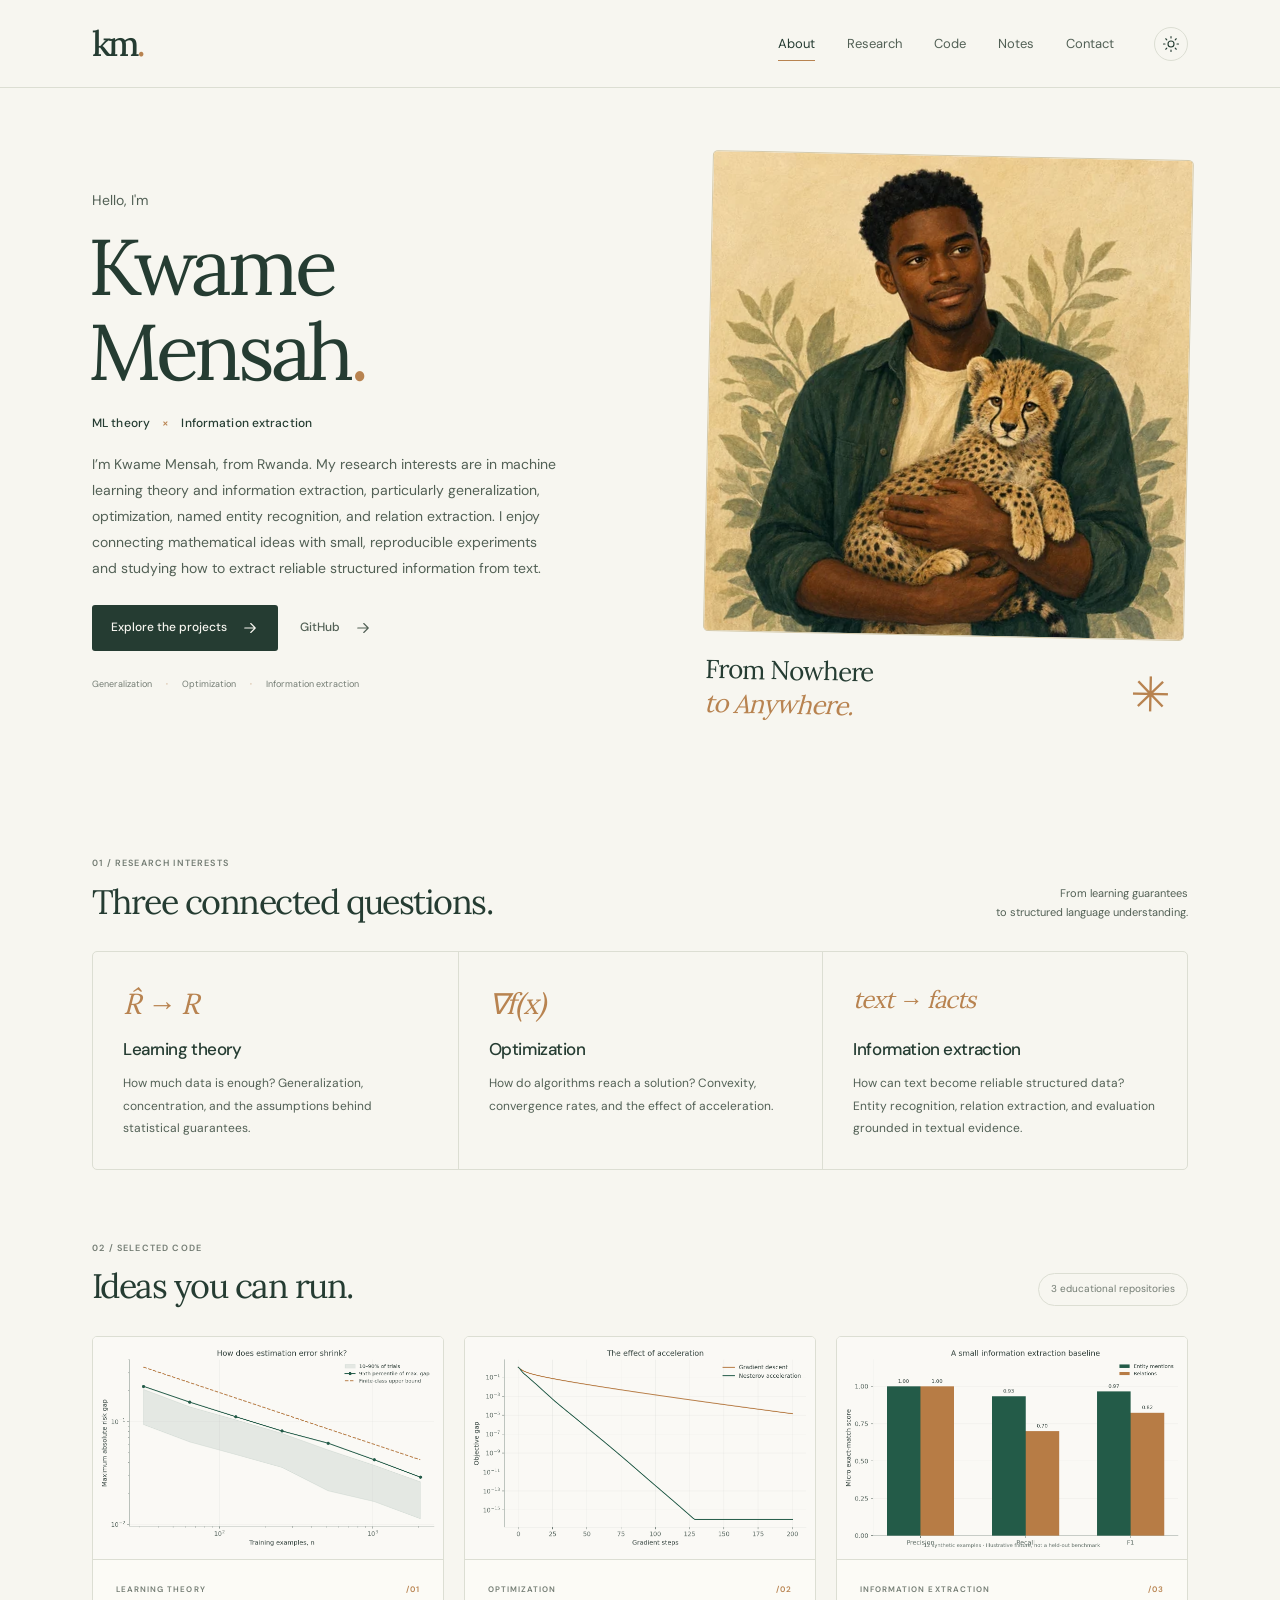
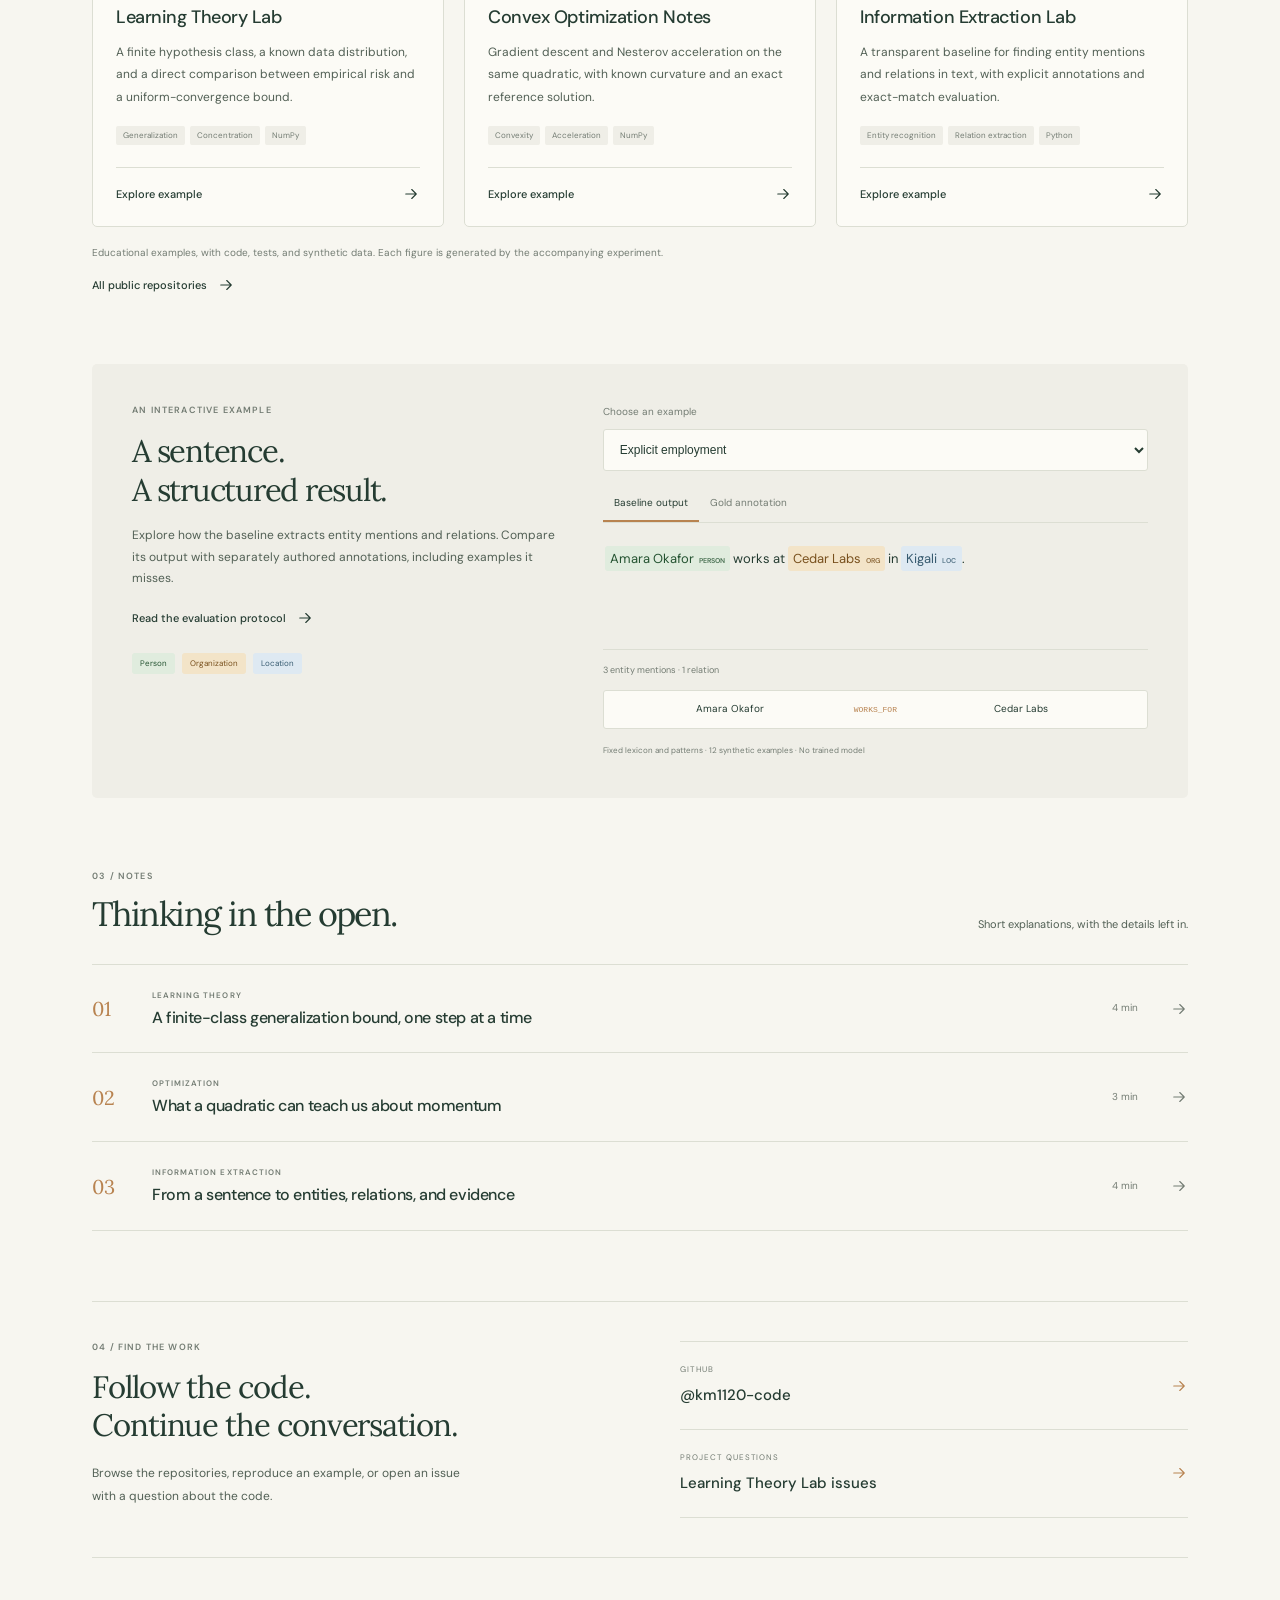
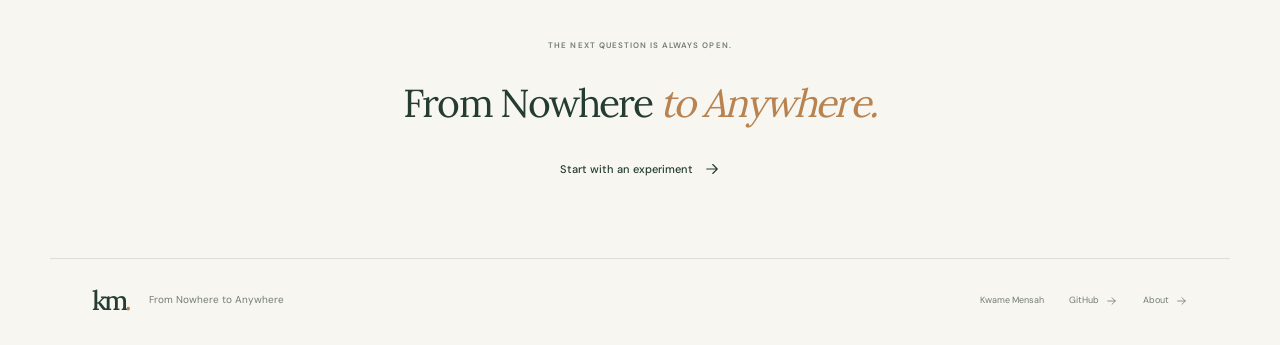
==== commit 8a104da3: "Remove incorrect AI and fictional-profile notices" ====
--- a/index.html
+++ b/index.html
@@ -1,17 +1,16 @@
 <!doctype html>
 <html lang="en"><head><meta charset="utf-8"><meta name="viewport" content="width=device-width, initial-scale=1">
-<meta name="description" content="A fictional academic homepage demonstration for Kwame Mensah, with reproducible educational examples in learning theory, optimization, and information extraction.">
-<meta name="theme-color" content="#f7f6f0"><meta name="robots" content="noindex,nofollow">
+<meta name="description" content="Kwame Mensah — personal academic homepage. Research interests in machine learning theory and information extraction, with projects, code, and notes.">
+<meta name="theme-color" content="#f7f6f0">
 <title>About &amp; research — Kwame Mensah</title>
 <link rel="icon" href="assets/img/favicon.svg" type="image/svg+xml">
-<meta property="og:type" content="website"><meta property="og:title" content="About &amp; research — Kwame Mensah"><meta property="og:image" content="https://km1120-code.github.io/assets/img/kwame-cheetah-illustration.jpg"><meta property="og:description" content="ML theory, optimization, and information extraction. Fictional academic profile with reproducible educational examples."><link rel="stylesheet" href="assets/css/style.css"><script defer src="assets/js/site.js"></script></head><body>
+<meta property="og:type" content="website"><meta property="og:title" content="About &amp; research — Kwame Mensah"><meta property="og:image" content="https://km1120-code.github.io/assets/img/kwame-cheetah-illustration.jpg"><meta property="og:description" content="Kwame Mensah — machine learning theory and information extraction. Projects, code, and research notes."><link rel="stylesheet" href="assets/css/style.css"><script defer src="assets/js/site.js"></script></head><body>
 <a class="skip-link" href="#main">Skip to content</a>
 <header class="site-header"><div class="header-inner"><a class="wordmark" href="index.html" aria-label="Kwame Mensah home">km<span>.</span></a>
 <nav aria-label="Main navigation"><a href="index.html#about">About</a><a href="index.html#research">Research</a><a href="index.html#projects">Code</a><a href="index.html#notes">Notes</a><a href="index.html#contact">Contact</a></nav>
 <button class="theme-toggle" type="button" aria-label="Switch to dark theme" aria-pressed="false"><svg width="18" height="18" viewBox="0 0 24 24" fill="none" aria-hidden="true"><circle cx="12" cy="12" r="4" stroke="currentColor" stroke-width="1.5"/><path d="M12 2v2m0 16v2M2 12h2m16 0h2M5 5l1.4 1.4m11.2 11.2L19 19M5 19l1.4-1.4M17.6 6.4 19 5" stroke="currentColor" stroke-width="1.5" stroke-linecap="round"/></svg></button></div></header><main id="main">
   <section class="hero hero-refresh" id="about" aria-labelledby="profile-name">
     <div class="hero-copy">
-      <a class="profile-status" href="about-this-demo.html"><span class="status-dot"></span> FICTIONAL PROFILE / ACADEMIC HOMEPAGE DEMO</a>
       <p class="hello">Hello, I'm</p>
       <h1 id="profile-name">Kwame<br> Mensah<span class="name-dot">.</span></h1>
       <p class="research-label">ML theory <span>×</span> Information extraction</p>
@@ -24,7 +23,7 @@
     </div>
     <figure class="portrait-card portrait-ready">
       <div class="portrait-art">
-        <img class="portrait-image" src="assets/img/kwame-cheetah-illustration.webp" srcset="assets/img/kwame-cheetah-illustration-512.webp 512w, assets/img/kwame-cheetah-illustration.webp 1024w" sizes="(max-width: 540px) calc(100vw - 50px), (max-width: 780px) 42vw, 435px" width="1024" height="1024" alt="AI illustration of a fictional young Black man gently holding a cheetah cub." fetchpriority="high" decoding="async">
+        <img class="portrait-image" src="assets/img/kwame-cheetah-illustration.webp" srcset="assets/img/kwame-cheetah-illustration-512.webp 512w, assets/img/kwame-cheetah-illustration.webp 1024w" sizes="(max-width: 540px) calc(100vw - 50px), (max-width: 780px) 42vw, 435px" width="1024" height="1024" alt="Portrait of a young man holding a cheetah cub." fetchpriority="high" decoding="async">
       </div>
       <figcaption><div class="portrait-slogan">From Nowhere<br><em>to Anywhere.</em></div><span class="caption-star" aria-hidden="true">✳</span></figcaption>
     </figure>
@@ -73,4 +72,4 @@
 
   <section class="closing"><span class="eyebrow">THE NEXT QUESTION IS ALWAYS OPEN.</span><p>From Nowhere <em>to Anywhere.</em></p><a class="text-link" href="#projects">Start with an experiment <svg width="18" height="18" viewBox="0 0 24 24" fill="none" aria-hidden="true"><path d="M5 12h14m-6-6 6 6-6 6" stroke="currentColor" stroke-width="1.5" stroke-linecap="round" stroke-linejoin="round"/></svg></a></section>
 </main>
-<footer class="site-footer"><div><a class="wordmark" href="index.html">km<span>.</span></a><p>From Nowhere to Anywhere</p></div><div class="footer-meta"><span>Fictional profile · Educational examples</span><a href="https://github.com/km1120-code">GitHub <svg width="18" height="18" viewBox="0 0 24 24" fill="none" aria-hidden="true"><path d="M5 12h14m-6-6 6 6-6 6" stroke="currentColor" stroke-width="1.5" stroke-linecap="round" stroke-linejoin="round"/></svg></a><a href="about-this-demo.html">About this demo <svg width="18" height="18" viewBox="0 0 24 24" fill="none" aria-hidden="true"><path d="M5 12h14m-6-6 6 6-6 6" stroke="currentColor" stroke-width="1.5" stroke-linecap="round" stroke-linejoin="round"/></svg></a></div></footer></body></html>+<footer class="site-footer"><div><a class="wordmark" href="index.html">km<span>.</span></a><p>From Nowhere to Anywhere</p></div><div class="footer-meta"><span>Kwame Mensah</span><a href="https://github.com/km1120-code">GitHub <svg width="18" height="18" viewBox="0 0 24 24" fill="none" aria-hidden="true"><path d="M5 12h14m-6-6 6 6-6 6" stroke="currentColor" stroke-width="1.5" stroke-linecap="round" stroke-linejoin="round"/></svg></a><a href="index.html#about">About <svg width="18" height="18" viewBox="0 0 24 24" fill="none" aria-hidden="true"><path d="M5 12h14m-6-6 6 6-6 6" stroke="currentColor" stroke-width="1.5" stroke-linecap="round" stroke-linejoin="round"/></svg></a></div></footer></body></html>
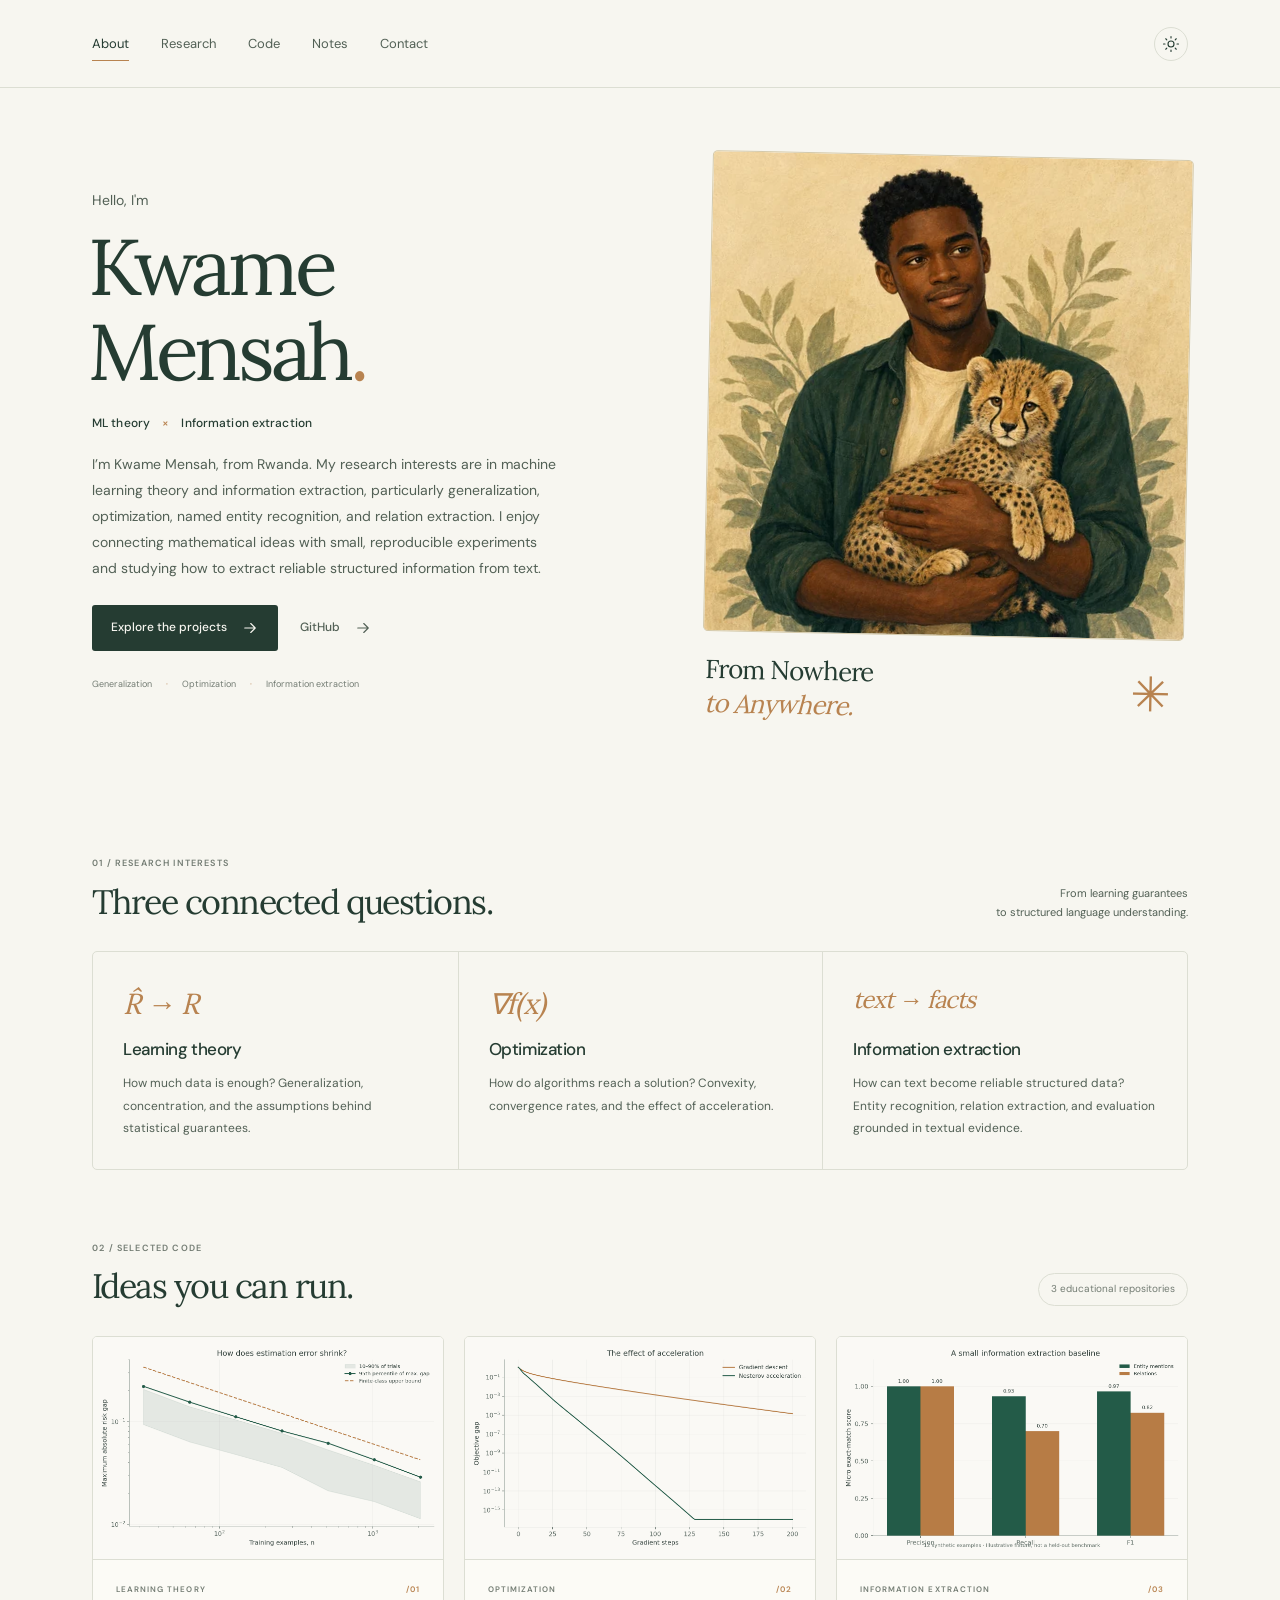
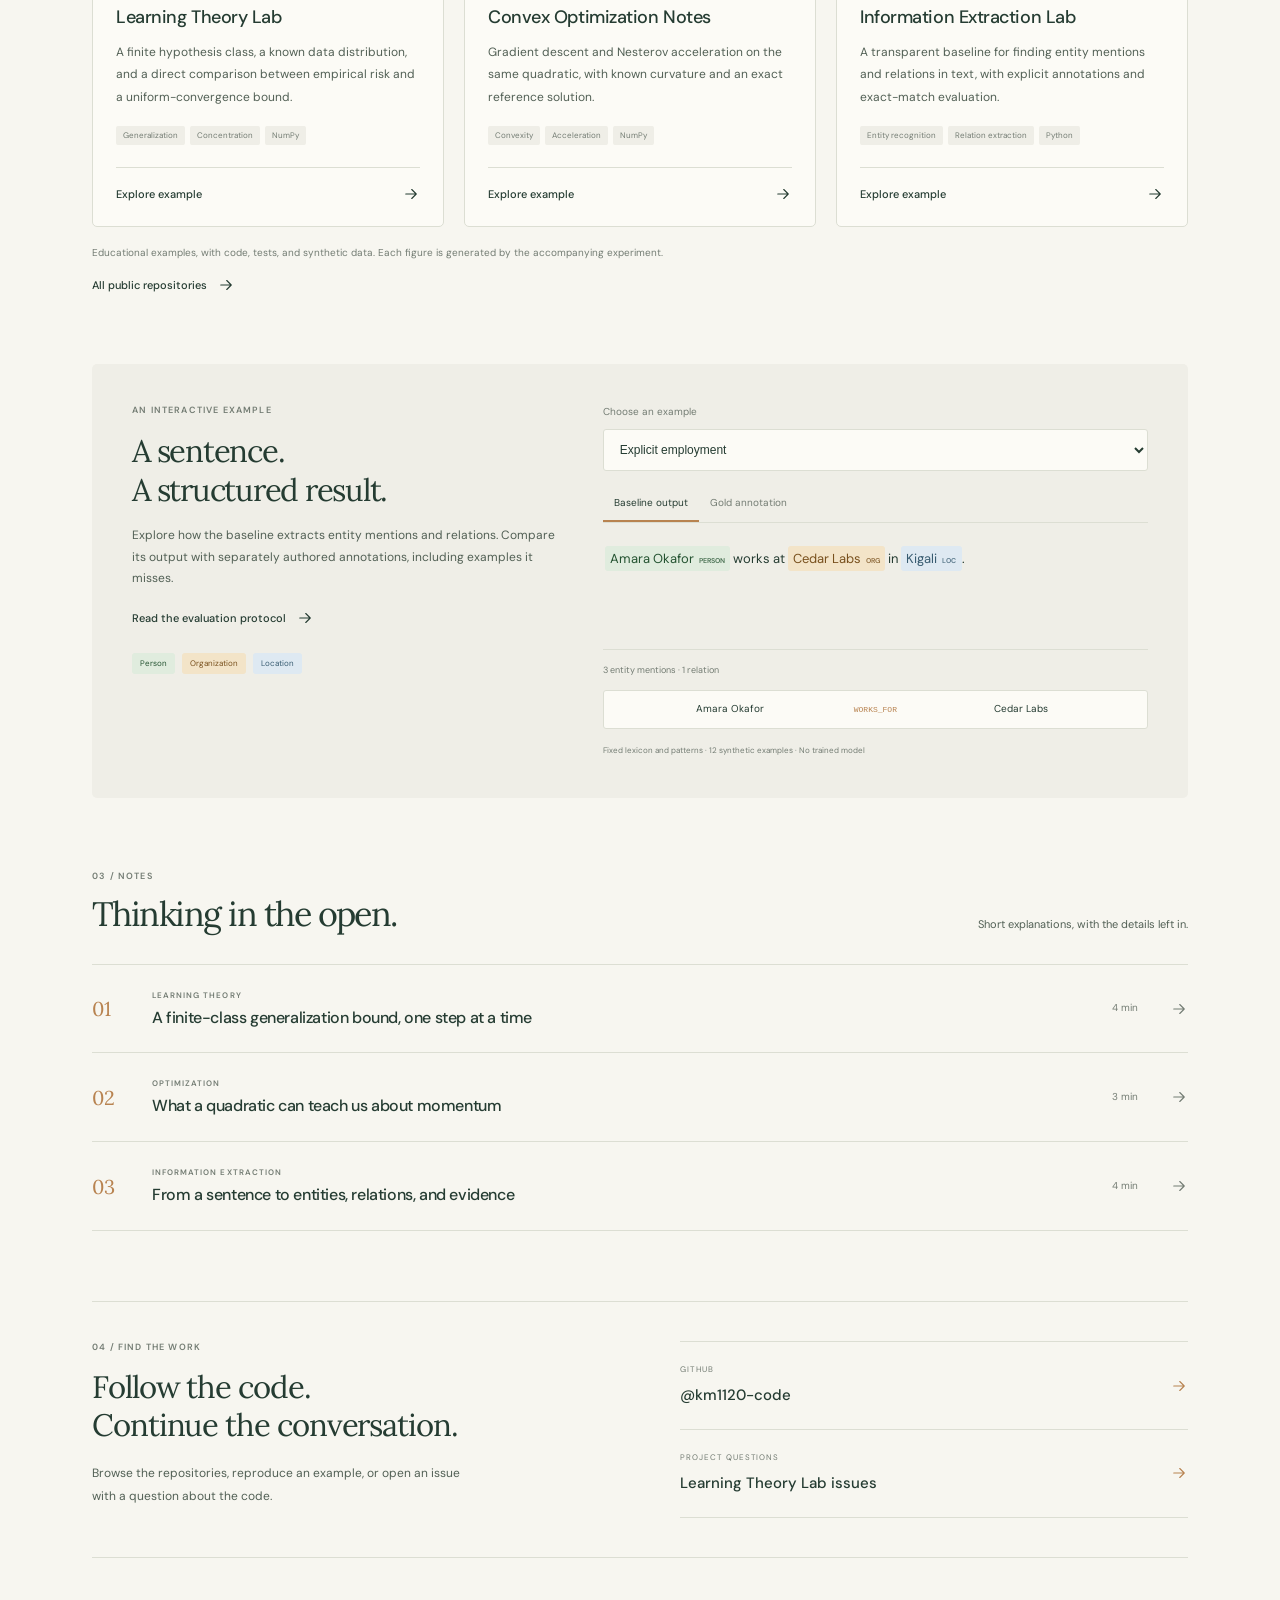
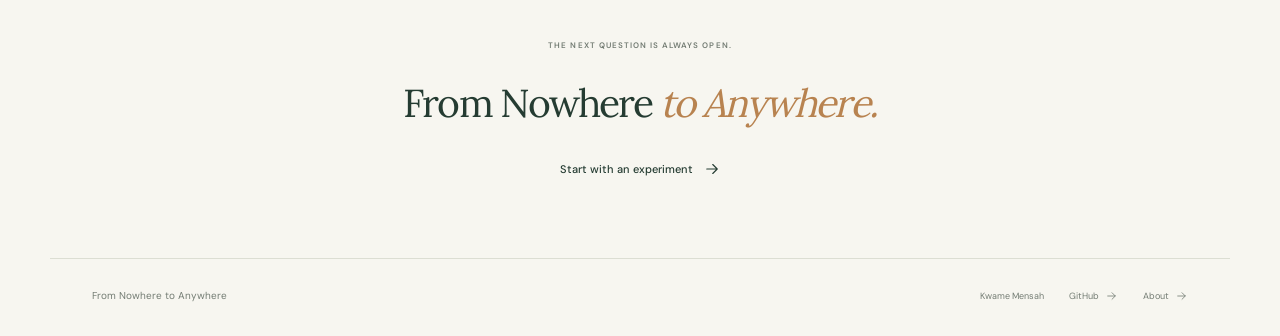
==== commit b4fdf378: "Remove initials logo and letter favicon; simplify navigation" ====
--- a/index.html
+++ b/index.html
@@ -3,10 +3,10 @@
 <meta name="description" content="Kwame Mensah — personal academic homepage. Research interests in machine learning theory and information extraction, with projects, code, and notes.">
 <meta name="theme-color" content="#f7f6f0">
 <title>About &amp; research — Kwame Mensah</title>
-<link rel="icon" href="assets/img/favicon.svg" type="image/svg+xml">
+<link rel="icon" href="data:,">
 <meta property="og:type" content="website"><meta property="og:title" content="About &amp; research — Kwame Mensah"><meta property="og:image" content="https://km1120-code.github.io/assets/img/kwame-cheetah-illustration.jpg"><meta property="og:description" content="Kwame Mensah — machine learning theory and information extraction. Projects, code, and research notes."><link rel="stylesheet" href="assets/css/style.css"><script defer src="assets/js/site.js"></script></head><body>
 <a class="skip-link" href="#main">Skip to content</a>
-<header class="site-header"><div class="header-inner"><a class="wordmark" href="index.html" aria-label="Kwame Mensah home">km<span>.</span></a>
+<header class="site-header"><div class="header-inner">
 <nav aria-label="Main navigation"><a href="index.html#about">About</a><a href="index.html#research">Research</a><a href="index.html#projects">Code</a><a href="index.html#notes">Notes</a><a href="index.html#contact">Contact</a></nav>
 <button class="theme-toggle" type="button" aria-label="Switch to dark theme" aria-pressed="false"><svg width="18" height="18" viewBox="0 0 24 24" fill="none" aria-hidden="true"><circle cx="12" cy="12" r="4" stroke="currentColor" stroke-width="1.5"/><path d="M12 2v2m0 16v2M2 12h2m16 0h2M5 5l1.4 1.4m11.2 11.2L19 19M5 19l1.4-1.4M17.6 6.4 19 5" stroke="currentColor" stroke-width="1.5" stroke-linecap="round"/></svg></button></div></header><main id="main">
   <section class="hero hero-refresh" id="about" aria-labelledby="profile-name">
@@ -72,4 +72,4 @@
 
   <section class="closing"><span class="eyebrow">THE NEXT QUESTION IS ALWAYS OPEN.</span><p>From Nowhere <em>to Anywhere.</em></p><a class="text-link" href="#projects">Start with an experiment <svg width="18" height="18" viewBox="0 0 24 24" fill="none" aria-hidden="true"><path d="M5 12h14m-6-6 6 6-6 6" stroke="currentColor" stroke-width="1.5" stroke-linecap="round" stroke-linejoin="round"/></svg></a></section>
 </main>
-<footer class="site-footer"><div><a class="wordmark" href="index.html">km<span>.</span></a><p>From Nowhere to Anywhere</p></div><div class="footer-meta"><span>Kwame Mensah</span><a href="https://github.com/km1120-code">GitHub <svg width="18" height="18" viewBox="0 0 24 24" fill="none" aria-hidden="true"><path d="M5 12h14m-6-6 6 6-6 6" stroke="currentColor" stroke-width="1.5" stroke-linecap="round" stroke-linejoin="round"/></svg></a><a href="index.html#about">About <svg width="18" height="18" viewBox="0 0 24 24" fill="none" aria-hidden="true"><path d="M5 12h14m-6-6 6 6-6 6" stroke="currentColor" stroke-width="1.5" stroke-linecap="round" stroke-linejoin="round"/></svg></a></div></footer></body></html>+<footer class="site-footer"><div><p>From Nowhere to Anywhere</p></div><div class="footer-meta"><span>Kwame Mensah</span><a href="https://github.com/km1120-code">GitHub <svg width="18" height="18" viewBox="0 0 24 24" fill="none" aria-hidden="true"><path d="M5 12h14m-6-6 6 6-6 6" stroke="currentColor" stroke-width="1.5" stroke-linecap="round" stroke-linejoin="round"/></svg></a><a href="index.html#about">About <svg width="18" height="18" viewBox="0 0 24 24" fill="none" aria-hidden="true"><path d="M5 12h14m-6-6 6 6-6 6" stroke="currentColor" stroke-width="1.5" stroke-linecap="round" stroke-linejoin="round"/></svg></a></div></footer></body></html>
--- a/assets/css/style.css
+++ b/assets/css/style.css
@@ -2,11 +2,11 @@
 @font-face{font-family:Lora;src:url('../fonts/lora.ttf') format('truetype');font-weight:400 700;font-display:swap}
 :root{--paper:#f7f6f0;--surface:#efeee7;--card:#fcfbf6;--ink:#253c32;--body:#526055;--muted:#737c73;--line:#dcded3;--green:#285340;--accent:#b88350;--portrait:#ddd5bd;--radius:5px;color-scheme:light}
 :root[data-theme=dark]{--paper:#16251e;--surface:#1f3027;--card:#1b2c23;--ink:#e7ecdd;--body:#bcc8ba;--muted:#97a695;--line:#38483b;--green:#aecab3;--accent:#d0a378;--portrait:#324839;color-scheme:dark}
-*{box-sizing:border-box}html{scroll-behavior:smooth;scroll-padding-top:100px}body{margin:0;background:var(--paper);color:var(--ink);font-family:'DM Sans',Arial,sans-serif;font-size:15px;line-height:1.65;-webkit-font-smoothing:antialiased}a{color:inherit;text-decoration:none}button,input{font:inherit}button,a,input,summary{-webkit-tap-highlight-color:transparent}button{cursor:pointer}button:focus-visible,a:focus-visible,input:focus-visible,summary:focus-visible{outline:3px solid var(--accent);outline-offset:5px}img{display:block;width:100%;height:auto}h1,h2,h3,p,figure{margin:0}h1,h2{font-family:Lora,Georgia,serif;font-weight:400;letter-spacing:-.055em;line-height:1.16}h3{font-weight:500;line-height:1.3;letter-spacing:-.025em}p{color:var(--body)}::selection{background:#cfdac8;color:#243c2e}.skip-link{position:fixed;left:16px;top:-80px;z-index:20;padding:10px 18px;background:var(--ink);color:var(--paper)}.skip-link:focus{top:12px}.site-header{border-bottom:1px solid var(--line);background:var(--paper)}.header-inner{max-width:1180px;margin:auto;height:87px;display:flex;align-items:center;gap:40px;padding:0 42px}.wordmark{font-family:Lora,Georgia,serif;font-size:35px;font-weight:500;letter-spacing:-3px;line-height:1}.wordmark span{color:var(--accent)}.header-inner nav{display:flex;gap:32px;margin-left:auto;font-size:13px;color:var(--body)}.header-inner nav a{position:relative;transition:color .18s}.header-inner nav a:hover,.header-inner nav a.active{color:var(--ink)}.header-inner nav a:after{content:'';height:1px;position:absolute;left:0;right:100%;bottom:-7px;background:var(--accent);transition:right .2s}.header-inner nav a:hover:after,.header-inner nav a.active:after{right:0}.theme-toggle{width:34px;height:34px;display:grid;place-items:center;background:none;color:var(--ink);border:1px solid var(--line);border-radius:50%;padding:0}.theme-toggle:hover{background:var(--surface)}main,.site-footer{max-width:1180px;margin:auto;padding-left:42px;padding-right:42px}.hero{display:grid;grid-template-columns:1.35fr 1fr;gap:86px;align-items:center;padding:76px 0 73px}.profile-status{font-size:9px;letter-spacing:.14em;font-weight:500;display:flex;align-items:center;gap:8px;color:var(--muted);margin-bottom:33px}.status-dot{width:6px;height:6px;background:var(--accent);border-radius:50%;display:inline-block;flex:none}.hello{font-size:16px;margin-bottom:8px}.hero h1{font-size:87px;line-height:1.06;margin-left:-4px}.name-dot{color:var(--accent)}.research-label{margin-top:24px;font-size:13px;font-weight:500;letter-spacing:.01em;color:var(--ink)}.research-label span{color:var(--accent);padding:0 9px}.hero-description{font-size:15px;line-height:1.85;margin-top:15px}.hero-actions{display:flex;align-items:center;gap:14px;margin-top:27px;flex-wrap:wrap}.button{display:inline-flex;align-items:center;justify-content:center;gap:14px;font-size:12px;font-weight:500;line-height:1.4;padding:14px 19px;border-radius:3px;transition:background .2s,transform .2s}.button:hover{transform:translateY(-2px)}.button.primary{background:var(--ink);color:var(--paper)}.button.primary:hover{background:var(--green)}.button.quiet{padding:14px 5px;color:var(--body)}.hero-footnote{font-size:10px;color:var(--muted);display:flex;align-items:center;gap:10px;margin-top:42px}.tiny-line{height:1px;width:25px;background:var(--accent)}.portrait-card{position:relative;padding-top:8px;transform:rotate(2deg)}.portrait-placeholder{background:var(--portrait);height:365px;position:relative;overflow:hidden;border-radius:3px;color:#5b604a}.portrait-grid{position:absolute;inset:0;background-image:linear-gradient(#52613c0b 1px,transparent 1px),linear-gradient(90deg,#52613c0b 1px,transparent 1px);background-size:32px 32px}.portrait-placeholder:before{content:'';position:absolute;width:330px;height:330px;border:1px solid #53654725;border-radius:50%;left:50%;top:50%;transform:translate(-50%,-50%)}.portrait-placeholder:after{content:'';position:absolute;width:265px;height:265px;border:1px solid #53654718;border-radius:50%;left:50%;top:50%;transform:translate(-50%,-50%)}.portrait-index{position:absolute;left:22px;top:21px;font-size:9px;letter-spacing:.14em;z-index:1}.portrait-monogram{position:absolute;inset:0;display:grid;place-items:center;font-family:Lora,Georgia,serif;font-size:134px;letter-spacing:-14px;font-style:italic;font-weight:400;color:#62725280;line-height:1;padding-bottom:12px}.portrait-pending{position:absolute;left:22px;bottom:21px;display:flex;gap:8px;align-items:center;font-size:10px}.portrait-pending .status-dot{background:#667450}.portrait-card figcaption{display:flex;align-items:center;justify-content:space-between;padding:22px 7px 0;font-family:Lora,Georgia,serif;font-size:24px;line-height:1.32;letter-spacing:-.04em}.portrait-card figcaption em{font-weight:400;color:var(--accent)}.caption-star{font-family:Georgia,serif;font-size:50px;color:var(--accent);margin-right:12px}.intro-section{border-top:1px solid var(--line);border-bottom:1px solid var(--line);display:grid;grid-template-columns:1fr 2fr;gap:80px;padding:48px 0}.eyebrow{font-size:9px;font-weight:600;letter-spacing:.13em;color:var(--muted);line-height:1.5;display:block}.intro-section>.eyebrow{padding-top:9px}.intro-section h2{font-size:33px;letter-spacing:-.04em;line-height:1.25;margin-bottom:19px}.intro-section p{max-width:620px;font-size:14px;line-height:1.85}.intro-section p.muted{font-size:11px;margin-top:16px;color:var(--muted)}.section{padding-top:72px}.section-heading{display:flex;align-items:end;justify-content:space-between;gap:35px;margin-bottom:30px}.section-heading h2{font-size:34px;margin-top:11px;letter-spacing:-.045em}.section-heading>p{font-size:11px;line-height:1.7;text-align:right}.research-grid{display:grid;grid-template-columns:repeat(3,1fr);border:1px solid var(--line);border-radius:var(--radius)}.research-grid article{padding:28px 30px 30px}.research-grid article+article{border-left:1px solid var(--line)}.research-symbol{display:block;font-family:Lora,Georgia,serif;font-size:29px;color:var(--accent);height:58px;font-style:italic;letter-spacing:-.04em}.research-grid h3{font-size:17px;margin-bottom:12px}.research-grid p{font-size:12px;line-height:1.85}.section-badge{font-size:10px;border:1px solid var(--line);border-radius:20px;padding:7px 12px;white-space:nowrap;color:var(--muted)}.project-grid{display:grid;grid-template-columns:repeat(3,1fr);gap:20px}.project-card{border:1px solid var(--line);border-radius:var(--radius);overflow:hidden;background:var(--card);display:flex;flex-direction:column;transition:transform .2s,border-color .2s}.project-card:hover{transform:translateY(-4px);border-color:var(--accent)}.project-image{background:#faf9f5;border-bottom:1px solid var(--line);display:flex;align-items:center;aspect-ratio:1.57;padding:7px}.project-image img{object-fit:contain}.project-body{padding:23px;display:flex;flex-direction:column;flex:1}.project-body .eyebrow{font-size:8px;display:flex;justify-content:space-between;gap:4px}.project-body .eyebrow span{color:var(--accent)}.project-body h3{font-size:18px;margin:11px 0 12px}.project-body p{font-size:12px;line-height:1.85;margin-bottom:18px}.tags{display:flex;gap:5px;flex-wrap:wrap;margin-top:auto}.tags span{background:var(--surface);border-radius:2px;padding:3px 7px;font-size:8px;color:var(--muted)}.text-link{display:inline-flex;align-items:center;gap:10px;font-size:12px;font-weight:500;color:var(--ink);width:fit-content}.text-link svg{transition:transform .2s}.text-link:hover svg{transform:translateX(4px)}.project-body>.text-link{margin-top:22px;padding-top:17px;border-top:1px solid var(--line);width:100%;justify-content:space-between;font-size:11px}.section-caption{font-size:10px;color:var(--muted);margin-top:18px}.playground{display:grid;grid-template-columns:1fr 1fr;gap:80px;background:var(--surface);margin-top:68px;padding:40px;border-radius:var(--radius)}.play-copy h2{font-size:31px;letter-spacing:-.04em;margin-top:14px;line-height:1.25}.play-copy>p{font-size:12px;line-height:1.8;margin-top:16px}.play-copy .text-link{margin-top:19px;font-size:11px}.math-inline{color:var(--ink);white-space:nowrap}.channel-demo{display:flex;flex-direction:column;justify-content:center}.channel-route{display:flex;align-items:center;justify-content:space-between;margin-bottom:27px;gap:10px;font-family:Lora,Georgia,serif;font-size:17px}.channel-route-line{height:1px;flex:1;background:var(--line)}.channel-cloud{font-family:'DM Sans',sans-serif;padding:10px 15px;border:1px dashed var(--accent);font-size:11px;border-radius:20px;color:var(--accent)}.channel-demo label{display:flex;justify-content:space-between;font-size:11px}.channel-demo label output{font-variant-numeric:tabular-nums;color:var(--ink)}.channel-demo input{width:100%;accent-color:var(--green);margin:17px 0 25px;cursor:pointer}.capacity-row{display:flex;justify-content:space-between;gap:10px;align-items:center;font-size:11px}.capacity-row strong{font-size:25px;font-weight:400;font-variant-numeric:tabular-nums}.capacity-row small{font-size:9px;color:var(--muted)}.capacity-track{height:4px;background:var(--line);margin-top:10px;overflow:hidden;border-radius:3px}.capacity-track div{height:100%;background:var(--green);transition:width .1s}.channel-demo>p{font-size:9px;color:var(--muted);margin-top:13px}.notes-list{border-top:1px solid var(--line)}.note-row{display:flex;align-items:center;gap:25px;padding:24px 0;border-bottom:1px solid var(--line)}.note-no{font-family:Lora,Georgia,serif;font-size:20px;color:var(--accent);width:35px;flex:none}.note-row h3{font-size:16px;margin-top:7px}.note-row .eyebrow{font-size:8px}.note-row>svg{flex:none;color:var(--muted);margin-left:7px;transition:transform .2s}.note-row:hover>svg{transform:translateX(4px)}.read-time{font-size:10px;white-space:nowrap;color:var(--muted);margin-left:auto}.closing{text-align:center;padding:81px 0 77px}.closing .eyebrow{font-size:8px}.closing>p{font-family:Lora,Georgia,serif;font-size:39px;color:var(--ink);margin:20px 0 21px;letter-spacing:-.05em}.closing em{font-weight:400;color:var(--accent)}.closing .text-link{font-size:11px}.site-footer{border-top:1px solid var(--line);padding-top:28px;padding-bottom:31px;display:flex;align-items:center;justify-content:space-between}.site-footer>div:first-child{display:flex;align-items:center;gap:20px}.site-footer .wordmark{font-size:27px}.site-footer p{font-size:10px;color:var(--muted)}.footer-meta{display:flex;align-items:center;gap:25px;font-size:9px;color:var(--muted)}.footer-meta a{display:flex;gap:6px;align-items:center}.footer-meta svg{width:13px}.detail-main{max-width:990px;padding-top:40px;padding-bottom:76px;min-height:70vh}.back-link{display:inline-block;font-size:12px;color:var(--muted);margin-bottom:40px}.back-link:hover{color:var(--accent)}.detail-heading{max-width:760px}.detail-heading h1{font-size:55px;margin:15px 0 23px;line-height:1.12}.detail-heading>p{font-size:16px;line-height:1.85}.detail-heading .button{margin-top:26px}.detail-figure{background:#faf9f5;border:1px solid var(--line);border-radius:var(--radius);padding:25px 25px 16px;margin-top:45px}.detail-figure figcaption{font-size:10px;color:#526055;margin-top:13px;text-align:center}.metrics{display:grid;grid-template-columns:repeat(3,1fr);gap:20px;margin-top:25px;padding:26px 0;border-bottom:1px solid var(--line)}.metrics strong{display:block;font-family:Lora,Georgia,serif;font-size:31px;font-weight:400;letter-spacing:-.04em}.metrics span{font-size:11px;color:var(--muted)}.article-body{max-width:730px;margin-top:38px}.article-body h2{font-size:28px;letter-spacing:-.025em;margin:36px 0 17px}.article-body p{margin:15px 0;line-height:1.95;font-size:15px}.article-body pre{background:var(--surface);border:1px solid var(--line);border-radius:var(--radius);padding:23px;margin:20px 0;font-size:12px;overflow-x:auto;white-space:pre;max-width:100%;line-height:1.8}.article-body code{font-family:ui-monospace,SFMono-Regular,Consolas,monospace}.article-body>.button{margin-top:24px}.article-body .equation{font-family:Georgia,serif;font-size:21px;line-height:1.7;overflow-wrap:anywhere;padding:22px 25px;background:var(--surface);border-left:2px solid var(--accent);margin:25px 0;color:var(--ink)}.source-disclosure{border-top:1px solid var(--line);margin-top:28px;padding-top:20px;max-width:100%}.source-disclosure summary{cursor:pointer;font-size:13px;font-weight:500}.source-disclosure[open] summary{margin-bottom:15px}.note-main{max-width:920px}.note-main .article-body{max-width:730px}.note-main .detail-heading h1{font-size:48px;line-height:1.2}.note-main .detail-heading>p{font-size:12px;color:var(--muted)}
+*{box-sizing:border-box}html{scroll-behavior:smooth;scroll-padding-top:100px}body{margin:0;background:var(--paper);color:var(--ink);font-family:'DM Sans',Arial,sans-serif;font-size:15px;line-height:1.65;-webkit-font-smoothing:antialiased}a{color:inherit;text-decoration:none}button,input{font:inherit}button,a,input,summary{-webkit-tap-highlight-color:transparent}button{cursor:pointer}button:focus-visible,a:focus-visible,input:focus-visible,summary:focus-visible{outline:3px solid var(--accent);outline-offset:5px}img{display:block;width:100%;height:auto}h1,h2,h3,p,figure{margin:0}h1,h2{font-family:Lora,Georgia,serif;font-weight:400;letter-spacing:-.055em;line-height:1.16}h3{font-weight:500;line-height:1.3;letter-spacing:-.025em}p{color:var(--body)}::selection{background:#cfdac8;color:#243c2e}.skip-link{position:fixed;left:16px;top:-80px;z-index:20;padding:10px 18px;background:var(--ink);color:var(--paper)}.skip-link:focus{top:12px}.site-header{border-bottom:1px solid var(--line);background:var(--paper)}.header-inner{max-width:1180px;margin:auto;height:87px;display:flex;align-items:center;gap:40px;padding:0 42px}.header-inner nav{display:flex;gap:32px;margin-left:auto;font-size:13px;color:var(--body)}.header-inner nav a{position:relative;transition:color .18s}.header-inner nav a:hover,.header-inner nav a.active{color:var(--ink)}.header-inner nav a:after{content:'';height:1px;position:absolute;left:0;right:100%;bottom:-7px;background:var(--accent);transition:right .2s}.header-inner nav a:hover:after,.header-inner nav a.active:after{right:0}.theme-toggle{width:34px;height:34px;display:grid;place-items:center;background:none;color:var(--ink);border:1px solid var(--line);border-radius:50%;padding:0}.theme-toggle:hover{background:var(--surface)}main,.site-footer{max-width:1180px;margin:auto;padding-left:42px;padding-right:42px}.hero{display:grid;grid-template-columns:1.35fr 1fr;gap:86px;align-items:center;padding:76px 0 73px}.profile-status{font-size:9px;letter-spacing:.14em;font-weight:500;display:flex;align-items:center;gap:8px;color:var(--muted);margin-bottom:33px}.status-dot{width:6px;height:6px;background:var(--accent);border-radius:50%;display:inline-block;flex:none}.hello{font-size:16px;margin-bottom:8px}.hero h1{font-size:87px;line-height:1.06;margin-left:-4px}.name-dot{color:var(--accent)}.research-label{margin-top:24px;font-size:13px;font-weight:500;letter-spacing:.01em;color:var(--ink)}.research-label span{color:var(--accent);padding:0 9px}.hero-description{font-size:15px;line-height:1.85;margin-top:15px}.hero-actions{display:flex;align-items:center;gap:14px;margin-top:27px;flex-wrap:wrap}.button{display:inline-flex;align-items:center;justify-content:center;gap:14px;font-size:12px;font-weight:500;line-height:1.4;padding:14px 19px;border-radius:3px;transition:background .2s,transform .2s}.button:hover{transform:translateY(-2px)}.button.primary{background:var(--ink);color:var(--paper)}.button.primary:hover{background:var(--green)}.button.quiet{padding:14px 5px;color:var(--body)}.hero-footnote{font-size:10px;color:var(--muted);display:flex;align-items:center;gap:10px;margin-top:42px}.tiny-line{height:1px;width:25px;background:var(--accent)}.portrait-card{position:relative;padding-top:8px;transform:rotate(2deg)}.portrait-placeholder{background:var(--portrait);height:365px;position:relative;overflow:hidden;border-radius:3px;color:#5b604a}.portrait-grid{position:absolute;inset:0;background-image:linear-gradient(#52613c0b 1px,transparent 1px),linear-gradient(90deg,#52613c0b 1px,transparent 1px);background-size:32px 32px}.portrait-placeholder:before{content:'';position:absolute;width:330px;height:330px;border:1px solid #53654725;border-radius:50%;left:50%;top:50%;transform:translate(-50%,-50%)}.portrait-placeholder:after{content:'';position:absolute;width:265px;height:265px;border:1px solid #53654718;border-radius:50%;left:50%;top:50%;transform:translate(-50%,-50%)}.portrait-index{position:absolute;left:22px;top:21px;font-size:9px;letter-spacing:.14em;z-index:1}.portrait-pending{position:absolute;left:22px;bottom:21px;display:flex;gap:8px;align-items:center;font-size:10px}.portrait-pending .status-dot{background:#667450}.portrait-card figcaption{display:flex;align-items:center;justify-content:space-between;padding:22px 7px 0;font-family:Lora,Georgia,serif;font-size:24px;line-height:1.32;letter-spacing:-.04em}.portrait-card figcaption em{font-weight:400;color:var(--accent)}.caption-star{font-family:Georgia,serif;font-size:50px;color:var(--accent);margin-right:12px}.intro-section{border-top:1px solid var(--line);border-bottom:1px solid var(--line);display:grid;grid-template-columns:1fr 2fr;gap:80px;padding:48px 0}.eyebrow{font-size:9px;font-weight:600;letter-spacing:.13em;color:var(--muted);line-height:1.5;display:block}.intro-section>.eyebrow{padding-top:9px}.intro-section h2{font-size:33px;letter-spacing:-.04em;line-height:1.25;margin-bottom:19px}.intro-section p{max-width:620px;font-size:14px;line-height:1.85}.intro-section p.muted{font-size:11px;margin-top:16px;color:var(--muted)}.section{padding-top:72px}.section-heading{display:flex;align-items:end;justify-content:space-between;gap:35px;margin-bottom:30px}.section-heading h2{font-size:34px;margin-top:11px;letter-spacing:-.045em}.section-heading>p{font-size:11px;line-height:1.7;text-align:right}.research-grid{display:grid;grid-template-columns:repeat(3,1fr);border:1px solid var(--line);border-radius:var(--radius)}.research-grid article{padding:28px 30px 30px}.research-grid article+article{border-left:1px solid var(--line)}.research-symbol{display:block;font-family:Lora,Georgia,serif;font-size:29px;color:var(--accent);height:58px;font-style:italic;letter-spacing:-.04em}.research-grid h3{font-size:17px;margin-bottom:12px}.research-grid p{font-size:12px;line-height:1.85}.section-badge{font-size:10px;border:1px solid var(--line);border-radius:20px;padding:7px 12px;white-space:nowrap;color:var(--muted)}.project-grid{display:grid;grid-template-columns:repeat(3,1fr);gap:20px}.project-card{border:1px solid var(--line);border-radius:var(--radius);overflow:hidden;background:var(--card);display:flex;flex-direction:column;transition:transform .2s,border-color .2s}.project-card:hover{transform:translateY(-4px);border-color:var(--accent)}.project-image{background:#faf9f5;border-bottom:1px solid var(--line);display:flex;align-items:center;aspect-ratio:1.57;padding:7px}.project-image img{object-fit:contain}.project-body{padding:23px;display:flex;flex-direction:column;flex:1}.project-body .eyebrow{font-size:8px;display:flex;justify-content:space-between;gap:4px}.project-body .eyebrow span{color:var(--accent)}.project-body h3{font-size:18px;margin:11px 0 12px}.project-body p{font-size:12px;line-height:1.85;margin-bottom:18px}.tags{display:flex;gap:5px;flex-wrap:wrap;margin-top:auto}.tags span{background:var(--surface);border-radius:2px;padding:3px 7px;font-size:8px;color:var(--muted)}.text-link{display:inline-flex;align-items:center;gap:10px;font-size:12px;font-weight:500;color:var(--ink);width:fit-content}.text-link svg{transition:transform .2s}.text-link:hover svg{transform:translateX(4px)}.project-body>.text-link{margin-top:22px;padding-top:17px;border-top:1px solid var(--line);width:100%;justify-content:space-between;font-size:11px}.section-caption{font-size:10px;color:var(--muted);margin-top:18px}.playground{display:grid;grid-template-columns:1fr 1fr;gap:80px;background:var(--surface);margin-top:68px;padding:40px;border-radius:var(--radius)}.play-copy h2{font-size:31px;letter-spacing:-.04em;margin-top:14px;line-height:1.25}.play-copy>p{font-size:12px;line-height:1.8;margin-top:16px}.play-copy .text-link{margin-top:19px;font-size:11px}.math-inline{color:var(--ink);white-space:nowrap}.channel-demo{display:flex;flex-direction:column;justify-content:center}.channel-route{display:flex;align-items:center;justify-content:space-between;margin-bottom:27px;gap:10px;font-family:Lora,Georgia,serif;font-size:17px}.channel-route-line{height:1px;flex:1;background:var(--line)}.channel-cloud{font-family:'DM Sans',sans-serif;padding:10px 15px;border:1px dashed var(--accent);font-size:11px;border-radius:20px;color:var(--accent)}.channel-demo label{display:flex;justify-content:space-between;font-size:11px}.channel-demo label output{font-variant-numeric:tabular-nums;color:var(--ink)}.channel-demo input{width:100%;accent-color:var(--green);margin:17px 0 25px;cursor:pointer}.capacity-row{display:flex;justify-content:space-between;gap:10px;align-items:center;font-size:11px}.capacity-row strong{font-size:25px;font-weight:400;font-variant-numeric:tabular-nums}.capacity-row small{font-size:9px;color:var(--muted)}.capacity-track{height:4px;background:var(--line);margin-top:10px;overflow:hidden;border-radius:3px}.capacity-track div{height:100%;background:var(--green);transition:width .1s}.channel-demo>p{font-size:9px;color:var(--muted);margin-top:13px}.notes-list{border-top:1px solid var(--line)}.note-row{display:flex;align-items:center;gap:25px;padding:24px 0;border-bottom:1px solid var(--line)}.note-no{font-family:Lora,Georgia,serif;font-size:20px;color:var(--accent);width:35px;flex:none}.note-row h3{font-size:16px;margin-top:7px}.note-row .eyebrow{font-size:8px}.note-row>svg{flex:none;color:var(--muted);margin-left:7px;transition:transform .2s}.note-row:hover>svg{transform:translateX(4px)}.read-time{font-size:10px;white-space:nowrap;color:var(--muted);margin-left:auto}.closing{text-align:center;padding:81px 0 77px}.closing .eyebrow{font-size:8px}.closing>p{font-family:Lora,Georgia,serif;font-size:39px;color:var(--ink);margin:20px 0 21px;letter-spacing:-.05em}.closing em{font-weight:400;color:var(--accent)}.closing .text-link{font-size:11px}.site-footer{border-top:1px solid var(--line);padding-top:28px;padding-bottom:31px;display:flex;align-items:center;justify-content:space-between}.site-footer>div:first-child{display:flex;align-items:center;gap:20px}.site-footer p{font-size:10px;color:var(--muted)}.footer-meta{display:flex;align-items:center;gap:25px;font-size:9px;color:var(--muted)}.footer-meta a{display:flex;gap:6px;align-items:center}.footer-meta svg{width:13px}.detail-main{max-width:990px;padding-top:40px;padding-bottom:76px;min-height:70vh}.back-link{display:inline-block;font-size:12px;color:var(--muted);margin-bottom:40px}.back-link:hover{color:var(--accent)}.detail-heading{max-width:760px}.detail-heading h1{font-size:55px;margin:15px 0 23px;line-height:1.12}.detail-heading>p{font-size:16px;line-height:1.85}.detail-heading .button{margin-top:26px}.detail-figure{background:#faf9f5;border:1px solid var(--line);border-radius:var(--radius);padding:25px 25px 16px;margin-top:45px}.detail-figure figcaption{font-size:10px;color:#526055;margin-top:13px;text-align:center}.metrics{display:grid;grid-template-columns:repeat(3,1fr);gap:20px;margin-top:25px;padding:26px 0;border-bottom:1px solid var(--line)}.metrics strong{display:block;font-family:Lora,Georgia,serif;font-size:31px;font-weight:400;letter-spacing:-.04em}.metrics span{font-size:11px;color:var(--muted)}.article-body{max-width:730px;margin-top:38px}.article-body h2{font-size:28px;letter-spacing:-.025em;margin:36px 0 17px}.article-body p{margin:15px 0;line-height:1.95;font-size:15px}.article-body pre{background:var(--surface);border:1px solid var(--line);border-radius:var(--radius);padding:23px;margin:20px 0;font-size:12px;overflow-x:auto;white-space:pre;max-width:100%;line-height:1.8}.article-body code{font-family:ui-monospace,SFMono-Regular,Consolas,monospace}.article-body>.button{margin-top:24px}.article-body .equation{font-family:Georgia,serif;font-size:21px;line-height:1.7;overflow-wrap:anywhere;padding:22px 25px;background:var(--surface);border-left:2px solid var(--accent);margin:25px 0;color:var(--ink)}.source-disclosure{border-top:1px solid var(--line);margin-top:28px;padding-top:20px;max-width:100%}.source-disclosure summary{cursor:pointer;font-size:13px;font-weight:500}.source-disclosure[open] summary{margin-bottom:15px}.note-main{max-width:920px}.note-main .article-body{max-width:730px}.note-main .detail-heading h1{font-size:48px;line-height:1.2}.note-main .detail-heading>p{font-size:12px;color:var(--muted)}
 @media(min-width:1500px){.hero{padding-top:90px;padding-bottom:90px}}
 @media(max-width:1050px){.hero{gap:45px}.hero h1{font-size:75px}.portrait-placeholder{height:340px}.portrait-card figcaption{font-size:22px}.project-body{padding:19px}.project-body h3{font-size:16px}.research-grid article{padding:25px}.playground{gap:40px}.project-grid{gap:14px}}
-@media(max-width:780px){main,.site-footer{padding-left:25px;padding-right:25px}.header-inner{padding:0 25px;gap:22px;height:74px}.header-inner nav{gap:20px;font-size:12px}.hero{gap:27px;padding:48px 0 50px;grid-template-columns:1.15fr 1fr}.profile-status{font-size:7px;letter-spacing:.07em;margin-bottom:23px}.hero h1{font-size:63px}.hello{font-size:14px}.research-label{font-size:10px;margin-top:20px}.research-label span{padding:0 4px}.hero-description{font-size:12px}.desktop-break{display:none}.hero-actions{gap:10px;margin-top:22px}.button{padding:12px 13px;font-size:10px;gap:9px}.button svg{width:15px}.button.quiet{padding:8px 0}.hero-footnote{font-size:8px;margin-top:23px;gap:7px}.portrait-placeholder{height:294px}.portrait-monogram{font-size:110px}.portrait-index{font-size:7px;left:16px}.portrait-pending{font-size:8px;left:16px}.portrait-card figcaption{font-size:19px;padding-top:17px}.caption-star{font-size:38px;margin-right:0}.intro-section{gap:30px;grid-template-columns:.8fr 1.6fr;padding:33px 0}.intro-section h2{font-size:28px}.intro-section p{font-size:12px}.intro-section p.muted{font-size:10px}.eyebrow{font-size:8px}.section{padding-top:49px}.section-heading h2{font-size:29px}.section-heading>p{font-size:10px}.research-grid article{padding:21px 18px}.research-grid h3{font-size:15px}.research-grid p{font-size:11px}.research-symbol{font-size:24px;height:48px}.project-grid{grid-template-columns:1fr;gap:17px}.project-card{display:grid;grid-template-columns:1fr 1.2fr}.project-image{border-bottom:0;border-right:1px solid var(--line);height:100%;aspect-ratio:auto;padding:10px}.project-body{padding:23px}.project-body h3{font-size:18px}.project-body p{font-size:11px;margin-bottom:13px}.project-body .text-link{margin-top:14px;padding-top:13px}.section-caption{font-size:9px}.playground{padding:30px;gap:30px;margin-top:48px}.play-copy h2{font-size:27px}.play-copy>p{font-size:11px}.channel-route{gap:6px;font-size:14px}.channel-cloud{padding:8px;font-size:9px}.capacity-row{display:block}.capacity-row strong{display:block;margin-top:5px;font-size:25px}.note-row{gap:16px}.note-row h3{font-size:14px}.closing{padding:60px 0}.closing>p{font-size:32px}.footer-meta{gap:13px;font-size:8px}.site-footer p{display:none}.detail-main{padding-top:30px}.detail-heading h1{font-size:45px}.note-main .detail-heading h1{font-size:40px}.detail-figure{padding:10px}.article-body p{font-size:14px}.article-body .equation{font-size:19px;padding:20px}}
-@media(max-width:540px){html{scroll-padding-top:25px}.header-inner{gap:15px;height:70px}.header-inner .wordmark{font-size:31px}.header-inner nav{gap:17px;font-size:11px}.theme-toggle{width:29px;height:29px;flex:none}.theme-toggle svg{width:15px}.hero{display:flex;flex-direction:column;align-items:stretch;padding:38px 0 40px;gap:34px}.profile-status{font-size:8px;letter-spacing:.11em;margin-bottom:24px}.hero h1{font-size:76px;line-height:1.02}.hero h1 br{display:none}.hero h1{font-size:58px;letter-spacing:-.065em;max-width:350px}.hero h1 br:after{content:' '}.hello{font-size:15px;margin-bottom:13px}.research-label{font-size:11px;margin-top:21px}.research-label span{padding:0 6px}.hero-description{font-size:13px;max-width:300px;margin-top:13px}.hero-actions{gap:19px;margin-top:23px}.button{font-size:11px;padding:13px 16px}.hero-footnote{font-size:9px;margin-top:26px}.portrait-card{transform:none;display:grid;grid-template-columns:1fr .95fr;gap:20px;padding-top:0;align-items:center}.portrait-placeholder{height:203px}.portrait-index{font-size:6px;left:13px;top:14px}.portrait-monogram{font-size:91px;letter-spacing:-11px;padding-right:6px}.portrait-pending{font-size:7px;left:12px;bottom:14px;gap:5px}.portrait-card figcaption{display:block;font-size:23px;padding:0;line-height:1.42}.caption-star{display:block;font-size:42px;margin-top:15px}.intro-section{display:block;padding:29px 0}.intro-section>.eyebrow{padding:0;margin-bottom:17px}.intro-section h2{font-size:27px}.intro-section h2 br{display:none}.intro-section p{font-size:12px}.intro-section p.muted{font-size:10px;margin-top:13px}.section{padding-top:43px}.section-heading{align-items:start;gap:14px;margin-bottom:24px;flex-direction:column}.section-heading h2{font-size:29px;margin-top:9px}.section-heading>p{font-size:10px;text-align:left}.section-heading>p br{display:none}.research-grid{display:block}.research-grid article{padding:23px 22px;display:grid;grid-template-columns:72px 1fr;column-gap:10px}.research-grid article+article{border-left:0;border-top:1px solid var(--line)}.research-symbol{grid-row:1/3;font-size:25px;padding-top:3px}.research-grid h3{font-size:16px;margin-bottom:8px}.research-grid p{font-size:11px}.section-badge{font-size:9px;padding:5px 10px}.project-card{display:flex}.project-image{aspect-ratio:1.9;height:auto;border-right:0;border-bottom:1px solid var(--line);padding:7px 14px}.project-body{padding:22px}.project-body h3{font-size:20px}.project-body p{font-size:12px}.project-body .eyebrow{font-size:8px}.tags span{font-size:9px}.project-body .text-link{font-size:11px;padding-top:16px;margin-top:19px}.section-caption{font-size:9px;line-height:1.8}.playground{display:block;padding:26px;margin-top:42px}.play-copy h2{font-size:29px}.play-copy>p{font-size:12px}.channel-demo{margin-top:30px;padding-top:24px;border-top:1px solid var(--line)}.channel-route{font-size:18px;gap:11px}.channel-cloud{font-size:10px;padding:10px 13px}.capacity-row{display:flex}.capacity-row strong{display:inline-block;margin:0}.channel-demo input{margin-bottom:22px}.channel-demo>p{font-size:8px}.note-row{gap:12px;padding:22px 0}.note-no{font-size:19px;width:22px}.note-row h3{font-size:14px;line-height:1.5}.note-row .eyebrow{font-size:7px}.read-time{display:none}.note-row>svg{margin-left:auto;width:16px}.closing{padding:48px 0}.closing>p{font-size:30px;line-height:1.45;max-width:250px;margin-left:auto;margin-right:auto}.closing .eyebrow{font-size:7px;letter-spacing:.10em}.site-footer{padding-top:25px;padding-bottom:25px;gap:15px}.footer-meta{flex-direction:column;gap:5px;align-items:flex-end;font-size:8px}.detail-heading h1{font-size:39px}.note-main .detail-heading h1{font-size:35px}.detail-heading>p{font-size:14px}.back-link{margin-bottom:28px}.detail-figure{margin-top:30px;padding:5px}.detail-figure figcaption{font-size:8px;padding:0 10px 8px}.metrics{gap:12px}.metrics strong{font-size:25px}.metrics span{font-size:9px;line-height:1.5;display:block}.article-body h2{font-size:25px}.article-body p{font-size:13px}.article-body pre{padding:17px;font-size:10px}.article-body .equation{font-size:17px;padding:18px}.source-disclosure summary{font-size:12px}}
+@media(max-width:780px){main,.site-footer{padding-left:25px;padding-right:25px}.header-inner{padding:0 25px;gap:22px;height:74px}.header-inner nav{gap:20px;font-size:12px}.hero{gap:27px;padding:48px 0 50px;grid-template-columns:1.15fr 1fr}.profile-status{font-size:7px;letter-spacing:.07em;margin-bottom:23px}.hero h1{font-size:63px}.hello{font-size:14px}.research-label{font-size:10px;margin-top:20px}.research-label span{padding:0 4px}.hero-description{font-size:12px}.desktop-break{display:none}.hero-actions{gap:10px;margin-top:22px}.button{padding:12px 13px;font-size:10px;gap:9px}.button svg{width:15px}.button.quiet{padding:8px 0}.hero-footnote{font-size:8px;margin-top:23px;gap:7px}.portrait-placeholder{height:294px}.portrait-index{font-size:7px;left:16px}.portrait-pending{font-size:8px;left:16px}.portrait-card figcaption{font-size:19px;padding-top:17px}.caption-star{font-size:38px;margin-right:0}.intro-section{gap:30px;grid-template-columns:.8fr 1.6fr;padding:33px 0}.intro-section h2{font-size:28px}.intro-section p{font-size:12px}.intro-section p.muted{font-size:10px}.eyebrow{font-size:8px}.section{padding-top:49px}.section-heading h2{font-size:29px}.section-heading>p{font-size:10px}.research-grid article{padding:21px 18px}.research-grid h3{font-size:15px}.research-grid p{font-size:11px}.research-symbol{font-size:24px;height:48px}.project-grid{grid-template-columns:1fr;gap:17px}.project-card{display:grid;grid-template-columns:1fr 1.2fr}.project-image{border-bottom:0;border-right:1px solid var(--line);height:100%;aspect-ratio:auto;padding:10px}.project-body{padding:23px}.project-body h3{font-size:18px}.project-body p{font-size:11px;margin-bottom:13px}.project-body .text-link{margin-top:14px;padding-top:13px}.section-caption{font-size:9px}.playground{padding:30px;gap:30px;margin-top:48px}.play-copy h2{font-size:27px}.play-copy>p{font-size:11px}.channel-route{gap:6px;font-size:14px}.channel-cloud{padding:8px;font-size:9px}.capacity-row{display:block}.capacity-row strong{display:block;margin-top:5px;font-size:25px}.note-row{gap:16px}.note-row h3{font-size:14px}.closing{padding:60px 0}.closing>p{font-size:32px}.footer-meta{gap:13px;font-size:8px}.site-footer p{display:none}.detail-main{padding-top:30px}.detail-heading h1{font-size:45px}.note-main .detail-heading h1{font-size:40px}.detail-figure{padding:10px}.article-body p{font-size:14px}.article-body .equation{font-size:19px;padding:20px}}
+@media(max-width:540px){html{scroll-padding-top:25px}.header-inner{gap:15px;height:70px}.header-inner nav{gap:17px;font-size:11px}.theme-toggle{width:29px;height:29px;flex:none}.theme-toggle svg{width:15px}.hero{display:flex;flex-direction:column;align-items:stretch;padding:38px 0 40px;gap:34px}.profile-status{font-size:8px;letter-spacing:.11em;margin-bottom:24px}.hero h1{font-size:76px;line-height:1.02}.hero h1 br{display:none}.hero h1{font-size:58px;letter-spacing:-.065em;max-width:350px}.hero h1 br:after{content:' '}.hello{font-size:15px;margin-bottom:13px}.research-label{font-size:11px;margin-top:21px}.research-label span{padding:0 6px}.hero-description{font-size:13px;max-width:300px;margin-top:13px}.hero-actions{gap:19px;margin-top:23px}.button{font-size:11px;padding:13px 16px}.hero-footnote{font-size:9px;margin-top:26px}.portrait-card{transform:none;display:grid;grid-template-columns:1fr .95fr;gap:20px;padding-top:0;align-items:center}.portrait-placeholder{height:203px}.portrait-index{font-size:6px;left:13px;top:14px}.portrait-pending{font-size:7px;left:12px;bottom:14px;gap:5px}.portrait-card figcaption{display:block;font-size:23px;padding:0;line-height:1.42}.caption-star{display:block;font-size:42px;margin-top:15px}.intro-section{display:block;padding:29px 0}.intro-section>.eyebrow{padding:0;margin-bottom:17px}.intro-section h2{font-size:27px}.intro-section h2 br{display:none}.intro-section p{font-size:12px}.intro-section p.muted{font-size:10px;margin-top:13px}.section{padding-top:43px}.section-heading{align-items:start;gap:14px;margin-bottom:24px;flex-direction:column}.section-heading h2{font-size:29px;margin-top:9px}.section-heading>p{font-size:10px;text-align:left}.section-heading>p br{display:none}.research-grid{display:block}.research-grid article{padding:23px 22px;display:grid;grid-template-columns:72px 1fr;column-gap:10px}.research-grid article+article{border-left:0;border-top:1px solid var(--line)}.research-symbol{grid-row:1/3;font-size:25px;padding-top:3px}.research-grid h3{font-size:16px;margin-bottom:8px}.research-grid p{font-size:11px}.section-badge{font-size:9px;padding:5px 10px}.project-card{display:flex}.project-image{aspect-ratio:1.9;height:auto;border-right:0;border-bottom:1px solid var(--line);padding:7px 14px}.project-body{padding:22px}.project-body h3{font-size:20px}.project-body p{font-size:12px}.project-body .eyebrow{font-size:8px}.tags span{font-size:9px}.project-body .text-link{font-size:11px;padding-top:16px;margin-top:19px}.section-caption{font-size:9px;line-height:1.8}.playground{display:block;padding:26px;margin-top:42px}.play-copy h2{font-size:29px}.play-copy>p{font-size:12px}.channel-demo{margin-top:30px;padding-top:24px;border-top:1px solid var(--line)}.channel-route{font-size:18px;gap:11px}.channel-cloud{font-size:10px;padding:10px 13px}.capacity-row{display:flex}.capacity-row strong{display:inline-block;margin:0}.channel-demo input{margin-bottom:22px}.channel-demo>p{font-size:8px}.note-row{gap:12px;padding:22px 0}.note-no{font-size:19px;width:22px}.note-row h3{font-size:14px;line-height:1.5}.note-row .eyebrow{font-size:7px}.read-time{display:none}.note-row>svg{margin-left:auto;width:16px}.closing{padding:48px 0}.closing>p{font-size:30px;line-height:1.45;max-width:250px;margin-left:auto;margin-right:auto}.closing .eyebrow{font-size:7px;letter-spacing:.10em}.site-footer{padding-top:25px;padding-bottom:25px;gap:15px}.footer-meta{flex-direction:column;gap:5px;align-items:flex-end;font-size:8px}.detail-heading h1{font-size:39px}.note-main .detail-heading h1{font-size:35px}.detail-heading>p{font-size:14px}.back-link{margin-bottom:28px}.detail-figure{margin-top:30px;padding:5px}.detail-figure figcaption{font-size:8px;padding:0 10px 8px}.metrics{gap:12px}.metrics strong{font-size:25px}.metrics span{font-size:9px;line-height:1.5;display:block}.article-body h2{font-size:25px}.article-body p{font-size:13px}.article-body pre{padding:17px;font-size:10px}.article-body .equation{font-size:17px;padding:18px}.source-disclosure summary{font-size:12px}}
 @media(prefers-reduced-motion:reduce){html{scroll-behavior:auto}*,*:before,*:after{transition:none!important;animation:none!important}}
 @media print{.site-header,.theme-toggle,.hero-actions,.source-disclosure,.channel-demo input,.site-footer{display:none}body{background:white;color:black}.hero{padding-top:10px}.project-card{break-inside:avoid}a{text-decoration:underline}.section{padding-top:25px}}
 
@@ -34,7 +34,6 @@
 .background-copy .text-link{margin-top:12px;font-size:11px}
 .academic-card{padding:26px 29px;background:var(--surface);border:1px solid var(--line);border-radius:var(--radius);align-self:start}
 .academic-card-heading{display:flex;align-items:center;gap:19px;padding-bottom:20px;border-bottom:1px solid var(--line)}
-.academic-mark{font-family:Lora,Georgia,serif;color:var(--accent);font-size:41px;letter-spacing:-.09em;line-height:1}
 .academic-card-heading .eyebrow{font-size:7px}
 .academic-card-heading h3{font-size:17px;margin-top:5px}
 .academic-details{padding:0;margin:0}
@@ -54,8 +53,8 @@
 .contact-links svg{flex:none;color:var(--accent);transition:transform .2s}
 .contact-links>a:hover svg{transform:translateX(4px)}
 @media(max-width:1050px){.hero-refresh{gap:45px}.hero-refresh h1{font-size:72px}.hero-refresh .hero-description{font-size:13px}.background-section{gap:45px}.academic-card{padding:23px}.header-inner nav{gap:25px}}
-@media(max-width:780px){.hero-refresh{gap:28px;padding-top:45px;padding-bottom:43px}.hero-refresh h1{font-size:61px}.hero-refresh .research-label{font-size:10px}.hero-refresh .hero-description{font-size:12px;line-height:1.85}.hero-refresh .profile-status{font-size:7px;letter-spacing:.06em;margin-bottom:20px}.hero-refresh .hero-actions{gap:13px}.hero-refresh .button{font-size:10px;padding:11px 13px}.hero-refresh .button.quiet{padding:10px 0}.hero-topics{font-size:8px;gap:5px 8px;margin-top:20px}.hero-topics span+span:before{margin-right:8px}.portrait-ready figcaption{font-size:22px;padding-top:18px}.portrait-ready .caption-star{font-size:38px;margin-right:0}.portrait-credit{font-size:7px;line-height:1.65;margin-top:11px}.background-section{gap:28px;padding:34px 0;grid-template-columns:1fr 1fr}.background-copy h2{font-size:28px}.background-copy p{font-size:12px}.academic-card{padding:21px 18px}.academic-card-heading{gap:13px}.academic-card-heading h3{font-size:15px}.academic-mark{font-size:36px}.academic-details>div{grid-template-columns:1fr;gap:4px;padding:11px 0}.academic-details dt{font-size:9px}.academic-details dd,.academic-details dd.detail-pending{font-size:10px}.academic-note{font-size:8px}.contact-section{gap:32px;margin-top:48px;padding:30px 0}.contact-section h2{font-size:26px}.contact-section p{font-size:11px}.contact-links strong{font-size:13px}.header-inner nav{gap:17px}.header-inner{gap:19px}}
-@media(max-width:540px){.header-inner{padding:0 20px;gap:11px}.header-inner nav{gap:12px;font-size:10px}.header-inner .wordmark{font-size:29px}.theme-toggle{width:27px;height:27px}.hero-refresh{display:flex;padding-top:34px;padding-bottom:37px;gap:30px}.hero-refresh .profile-status{font-size:7px;letter-spacing:.065em;margin-bottom:23px}.hero-refresh h1{font-size:60px;line-height:1.07;max-width:350px;letter-spacing:-.06em}.hero-refresh h1 br{display:none}.hero-refresh .hello{font-size:13px;margin-bottom:13px}.hero-refresh .research-label{font-size:10px;margin-top:20px}.hero-refresh .hero-description{font-size:13px;max-width:none;margin-top:16px}.hero-refresh .hero-actions{gap:21px;margin-top:22px}.hero-refresh .button{font-size:11px;padding:13px 15px}.hero-refresh .button.quiet{padding:11px 0}.hero-topics{font-size:8px;margin-top:22px;gap:6px 9px}.hero-topics span+span:before{margin-right:9px}.portrait-ready{display:block;transform:none;max-width:100%;width:100%}.portrait-art{border-radius:4px}.portrait-ready figcaption{display:flex;padding-top:17px;font-size:26px;line-height:1.3}.portrait-ready .caption-star{font-size:43px;margin:0 9px 0 0}.portrait-credit{font-size:8px;margin:10px 0 0}.background-section{display:block;padding:33px 0}.background-copy h2{font-size:29px;margin-bottom:19px}.background-copy p{font-size:12px}.background-copy .text-link{font-size:11px;margin-top:10px}.academic-card{margin-top:27px;padding:23px}.academic-card-heading h3{font-size:17px}.academic-card-heading .eyebrow{font-size:8px}.academic-mark{font-size:39px}.academic-details>div{grid-template-columns:1fr 1.15fr;gap:11px;padding:13px 0}.academic-details dt{font-size:9px}.academic-details dd,.academic-details dd.detail-pending{font-size:10px}.academic-note{font-size:9px;margin-top:14px}.contact-section{display:block;margin-top:43px;padding:31px 0}.contact-section h2{font-size:28px}.contact-section p{font-size:12px}.contact-links{margin-top:25px}.contact-links>a{padding:18px 0}.contact-links strong{font-size:14px}.contact-links small{font-size:8px}.footer-meta{font-size:8px}.site-footer{gap:10px}}
+@media(max-width:780px){.hero-refresh{gap:28px;padding-top:45px;padding-bottom:43px}.hero-refresh h1{font-size:61px}.hero-refresh .research-label{font-size:10px}.hero-refresh .hero-description{font-size:12px;line-height:1.85}.hero-refresh .profile-status{font-size:7px;letter-spacing:.06em;margin-bottom:20px}.hero-refresh .hero-actions{gap:13px}.hero-refresh .button{font-size:10px;padding:11px 13px}.hero-refresh .button.quiet{padding:10px 0}.hero-topics{font-size:8px;gap:5px 8px;margin-top:20px}.hero-topics span+span:before{margin-right:8px}.portrait-ready figcaption{font-size:22px;padding-top:18px}.portrait-ready .caption-star{font-size:38px;margin-right:0}.portrait-credit{font-size:7px;line-height:1.65;margin-top:11px}.background-section{gap:28px;padding:34px 0;grid-template-columns:1fr 1fr}.background-copy h2{font-size:28px}.background-copy p{font-size:12px}.academic-card{padding:21px 18px}.academic-card-heading{gap:13px}.academic-card-heading h3{font-size:15px}.academic-details>div{grid-template-columns:1fr;gap:4px;padding:11px 0}.academic-details dt{font-size:9px}.academic-details dd,.academic-details dd.detail-pending{font-size:10px}.academic-note{font-size:8px}.contact-section{gap:32px;margin-top:48px;padding:30px 0}.contact-section h2{font-size:26px}.contact-section p{font-size:11px}.contact-links strong{font-size:13px}.header-inner nav{gap:17px}.header-inner{gap:19px}}
+@media(max-width:540px){.header-inner{padding:0 20px;gap:11px}.header-inner nav{gap:12px;font-size:10px}.theme-toggle{width:27px;height:27px}.hero-refresh{display:flex;padding-top:34px;padding-bottom:37px;gap:30px}.hero-refresh .profile-status{font-size:7px;letter-spacing:.065em;margin-bottom:23px}.hero-refresh h1{font-size:60px;line-height:1.07;max-width:350px;letter-spacing:-.06em}.hero-refresh h1 br{display:none}.hero-refresh .hello{font-size:13px;margin-bottom:13px}.hero-refresh .research-label{font-size:10px;margin-top:20px}.hero-refresh .hero-description{font-size:13px;max-width:none;margin-top:16px}.hero-refresh .hero-actions{gap:21px;margin-top:22px}.hero-refresh .button{font-size:11px;padding:13px 15px}.hero-refresh .button.quiet{padding:11px 0}.hero-topics{font-size:8px;margin-top:22px;gap:6px 9px}.hero-topics span+span:before{margin-right:9px}.portrait-ready{display:block;transform:none;max-width:100%;width:100%}.portrait-art{border-radius:4px}.portrait-ready figcaption{display:flex;padding-top:17px;font-size:26px;line-height:1.3}.portrait-ready .caption-star{font-size:43px;margin:0 9px 0 0}.portrait-credit{font-size:8px;margin:10px 0 0}.background-section{display:block;padding:33px 0}.background-copy h2{font-size:29px;margin-bottom:19px}.background-copy p{font-size:12px}.background-copy .text-link{font-size:11px;margin-top:10px}.academic-card{margin-top:27px;padding:23px}.academic-card-heading h3{font-size:17px}.academic-card-heading .eyebrow{font-size:8px}.academic-details>div{grid-template-columns:1fr 1.15fr;gap:11px;padding:13px 0}.academic-details dt{font-size:9px}.academic-details dd,.academic-details dd.detail-pending{font-size:10px}.academic-note{font-size:9px;margin-top:14px}.contact-section{display:block;margin-top:43px;padding:31px 0}.contact-section h2{font-size:28px}.contact-section p{font-size:12px}.contact-links{margin-top:25px}.contact-links>a{padding:18px 0}.contact-links strong{font-size:14px}.contact-links small{font-size:8px}.footer-meta{font-size:8px}.site-footer{gap:10px}}
 @media(max-width:360px){.header-inner{padding:0 16px;gap:10px}.header-inner nav{gap:10px}.hero-refresh h1{font-size:56px}.hero-refresh .research-label{font-size:9px}.hero-refresh .profile-status{font-size:6.5px}.academic-card{padding:19px}.academic-details>div{grid-template-columns:1fr 1fr}.hero-topics{gap:6px;font-size:7.5px}.hero-topics span+span:before{margin-right:6px}}
 
 /* Information extraction example. */
@@ -84,3 +83,11 @@
 .research-grid article:last-child .research-symbol{font-size:24px}
 @media(max-width:780px){.ie-playground{gap:26px;padding:29px}.ie-triple{font-size:9px;gap:5px;padding:8px}.ie-triple code{font-size:7px}.ie-sentence{font-size:12px}.ie-view button{padding:9px;font-size:9px}.research-grid article:last-child .research-symbol{font-size:20px}}
 @media(max-width:540px){.ie-playground{display:block;padding:25px}.extraction-demo{margin-top:27px;padding-top:22px;border-top:1px solid var(--line)}.ie-sentence{font-size:12px;min-height:85px}.ie-triple{font-size:9px;padding:9px}.ie-triple code{font-size:7px}.ie-view button{font-size:10px;padding:10px 12px}.entity-legend{margin-top:18px}.ie-limit{font-size:8px}.research-grid article:last-child .research-symbol{font-size:18px;letter-spacing:-.06em}}
+
+/* Unbranded navigation and footer. */
+.header-inner nav{margin-left:0}
+.header-inner .theme-toggle{margin-left:auto}
+.site-footer>div:first-child{min-width:0}
+.site-footer>div:first-child p{display:block}
+@media(max-width:540px){.site-footer{align-items:flex-start}.site-footer>div:first-child p{font-size:9px;max-width:150px;line-height:1.7}.header-inner nav{gap:18px}}
+@media(max-width:360px){.header-inner nav{gap:15px}}
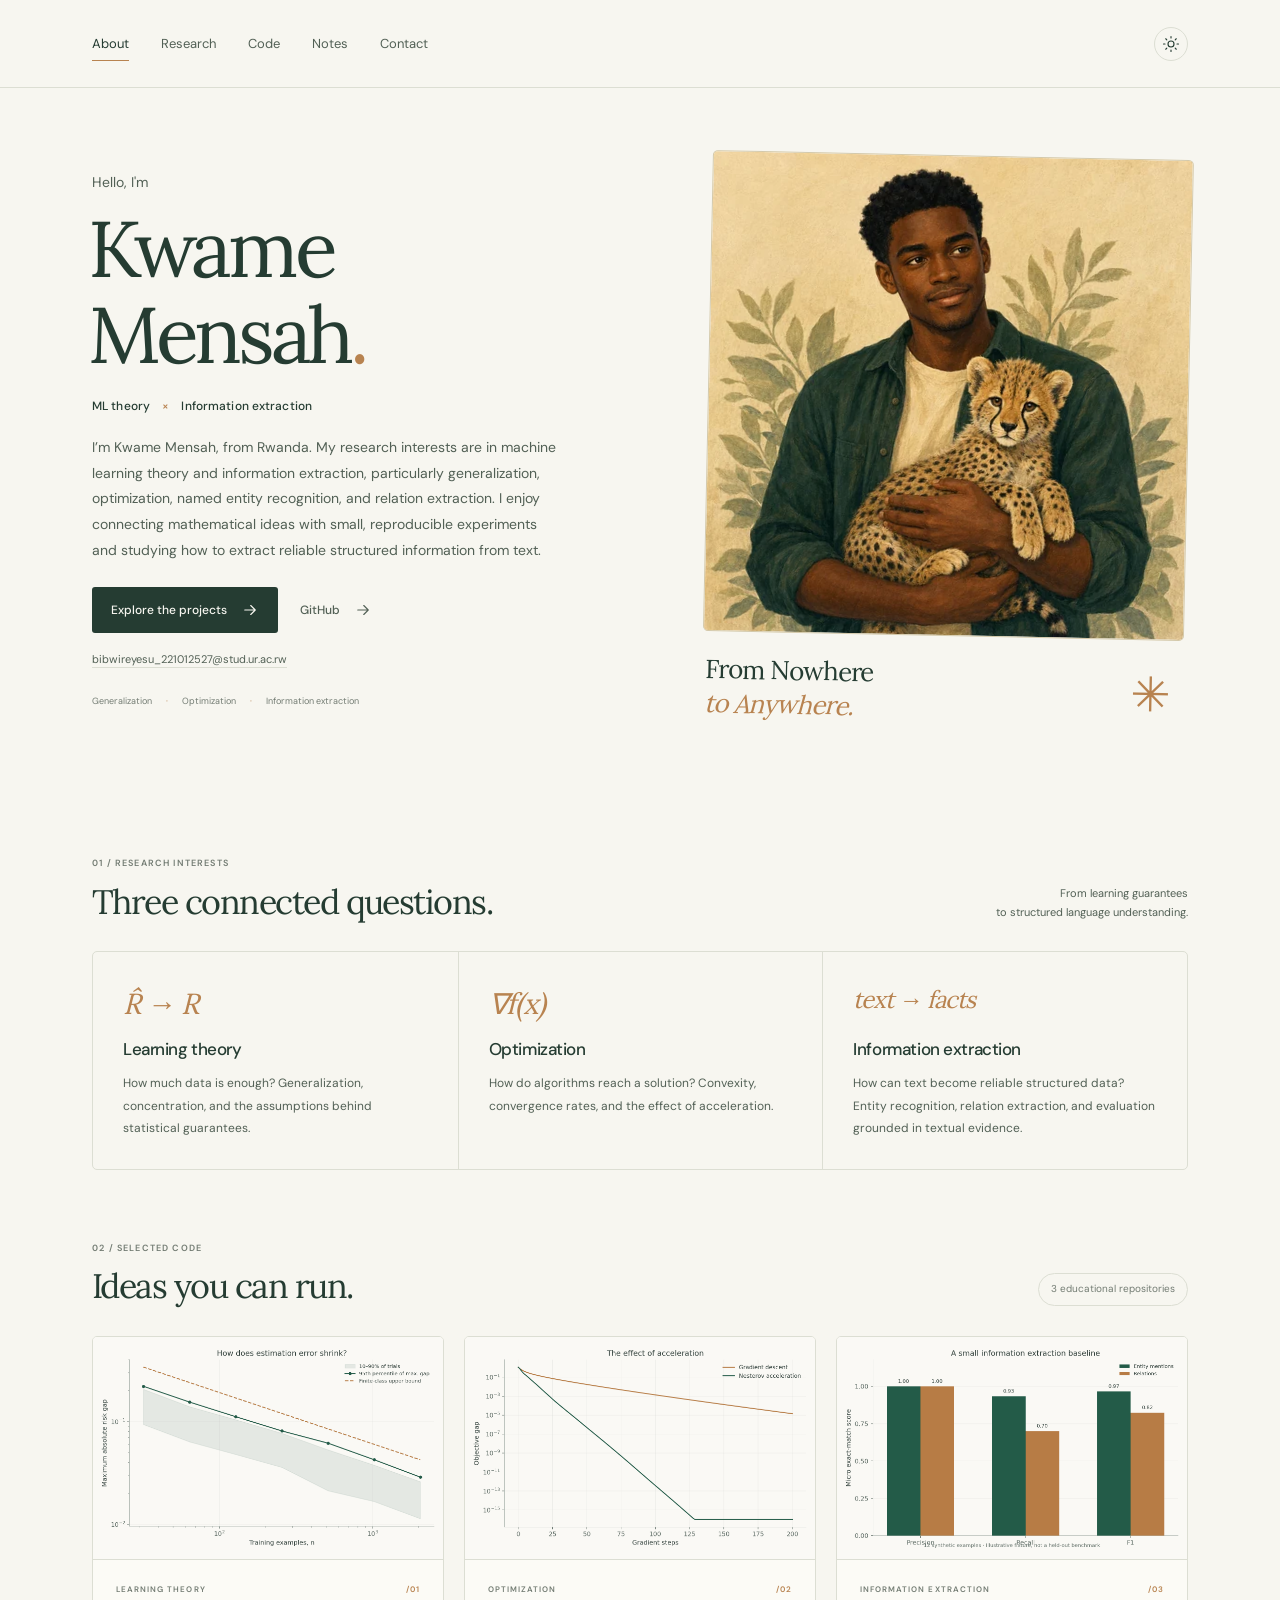
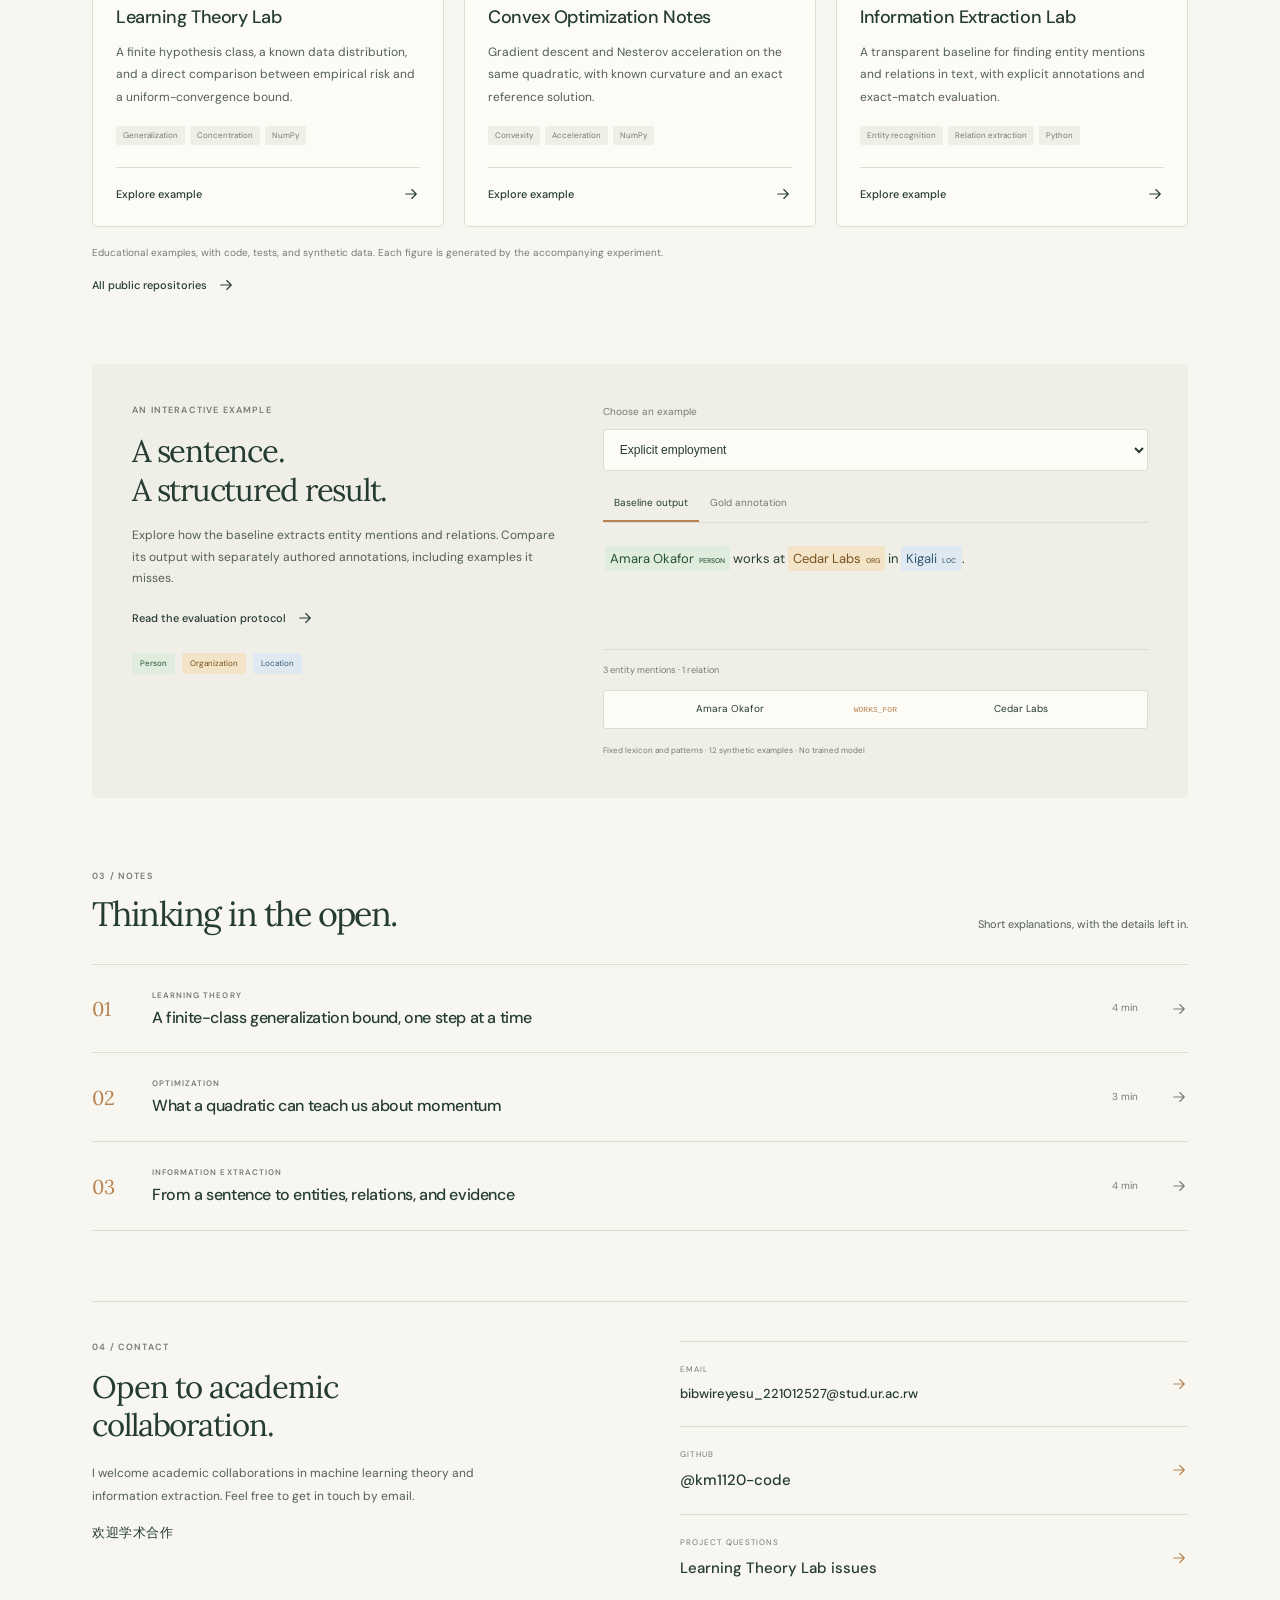
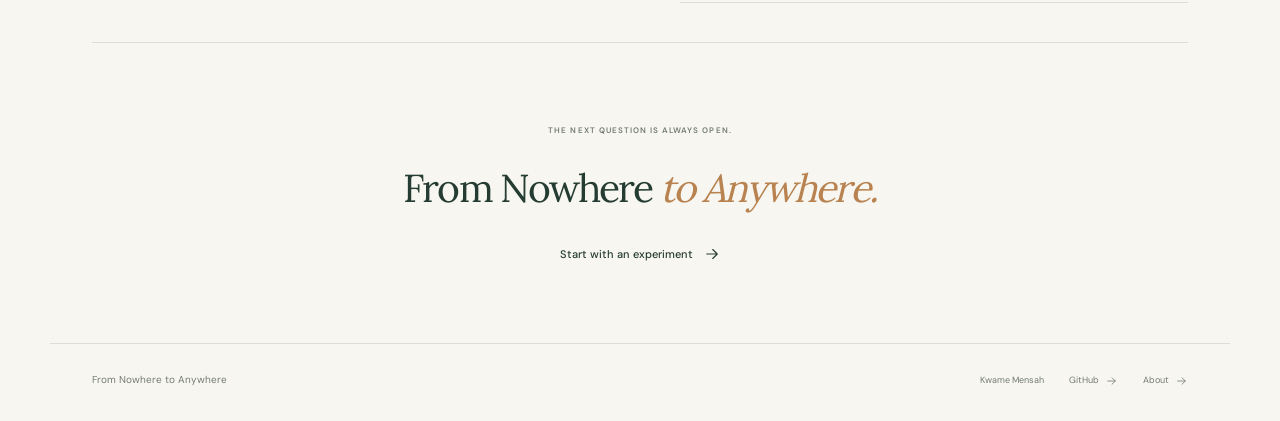
==== commit b039cc99: "Add email contact and academic collaboration invitation" ====
--- a/index.html
+++ b/index.html
@@ -19,6 +19,7 @@
         <a class="button primary" href="#projects">Explore the projects <svg width="18" height="18" viewBox="0 0 24 24" fill="none" aria-hidden="true"><path d="M5 12h14m-6-6 6 6-6 6" stroke="currentColor" stroke-width="1.5" stroke-linecap="round" stroke-linejoin="round"/></svg></a>
         <a class="button quiet" href="https://github.com/km1120-code">GitHub <svg width="18" height="18" viewBox="0 0 24 24" fill="none" aria-hidden="true"><path d="M5 12h14m-6-6 6 6-6 6" stroke="currentColor" stroke-width="1.5" stroke-linecap="round" stroke-linejoin="round"/></svg></a>
       </div>
+      <a class="hero-email" href="mailto:bibwireyesu_221012527@stud.ur.ac.rw">bibwireyesu_221012527@stud.ur.ac.rw</a>
       <div class="hero-topics" aria-label="Research topics"><span>Generalization</span><span>Optimization</span><span>Information extraction</span></div>
     </div>
     <figure class="portrait-card portrait-ready">
@@ -63,8 +64,9 @@
   </section>
 
   <section class="contact-section" id="contact" aria-labelledby="contact-title">
-    <div><span class="eyebrow">04 / FIND THE WORK</span><h2 id="contact-title">Follow the code.<br>Continue the conversation.</h2><p>Browse the repositories, reproduce an example, or open an issue with a question about the code.</p></div>
+    <div><span class="eyebrow">04 / CONTACT</span><h2 id="contact-title">Open to academic<br>collaboration.</h2><p>I welcome academic collaborations in machine learning theory and information extraction. Feel free to get in touch by email.</p><p class="collaboration-note" lang="zh-Hans">欢迎学术合作</p></div>
     <div class="contact-links">
+      <a class="contact-email" href="mailto:bibwireyesu_221012527@stud.ur.ac.rw"><span><small>EMAIL</small><strong>bibwireyesu_221012527@stud.ur.ac.rw</strong></span><svg width="18" height="18" viewBox="0 0 24 24" fill="none" aria-hidden="true"><path d="M5 12h14m-6-6 6 6-6 6" stroke="currentColor" stroke-width="1.5" stroke-linecap="round" stroke-linejoin="round"/></svg></a>
       <a href="https://github.com/km1120-code"><span><small>GITHUB</small><strong>@km1120-code</strong></span><svg width="18" height="18" viewBox="0 0 24 24" fill="none" aria-hidden="true"><path d="M5 12h14m-6-6 6 6-6 6" stroke="currentColor" stroke-width="1.5" stroke-linecap="round" stroke-linejoin="round"/></svg></a>
       <a href="https://github.com/km1120-code/learning-theory-lab/issues"><span><small>PROJECT QUESTIONS</small><strong>Learning Theory Lab issues</strong></span><svg width="18" height="18" viewBox="0 0 24 24" fill="none" aria-hidden="true"><path d="M5 12h14m-6-6 6 6-6 6" stroke="currentColor" stroke-width="1.5" stroke-linecap="round" stroke-linejoin="round"/></svg></a>
     </div>
--- a/assets/css/style.css
+++ b/assets/css/style.css
@@ -91,3 +91,12 @@
 .site-footer>div:first-child p{display:block}
 @media(max-width:540px){.site-footer{align-items:flex-start}.site-footer>div:first-child p{font-size:9px;max-width:150px;line-height:1.7}.header-inner nav{gap:18px}}
 @media(max-width:360px){.header-inner nav{gap:15px}}
+
+/* Email and academic collaboration contact. */
+.hero-email{display:block;width:fit-content;max-width:100%;margin-top:17px;font-size:11px;color:var(--body);overflow-wrap:anywhere;text-decoration:underline;text-decoration-color:var(--line);text-underline-offset:4px}
+.hero-email:hover{color:var(--ink);text-decoration-color:var(--accent)}
+.contact-email>span{min-width:0}
+.contact-email strong{font-size:13px;overflow-wrap:anywhere}
+.contact-section .collaboration-note{font-size:13px;color:var(--ink);margin-top:13px;letter-spacing:.04em}
+@media(max-width:780px){.hero-email{font-size:10px}.contact-email strong{font-size:11px}}
+@media(max-width:540px){.hero-email{font-size:11px;line-height:1.8;margin-top:16px}.contact-email strong{font-size:12px}.contact-section .collaboration-note{font-size:13px}}
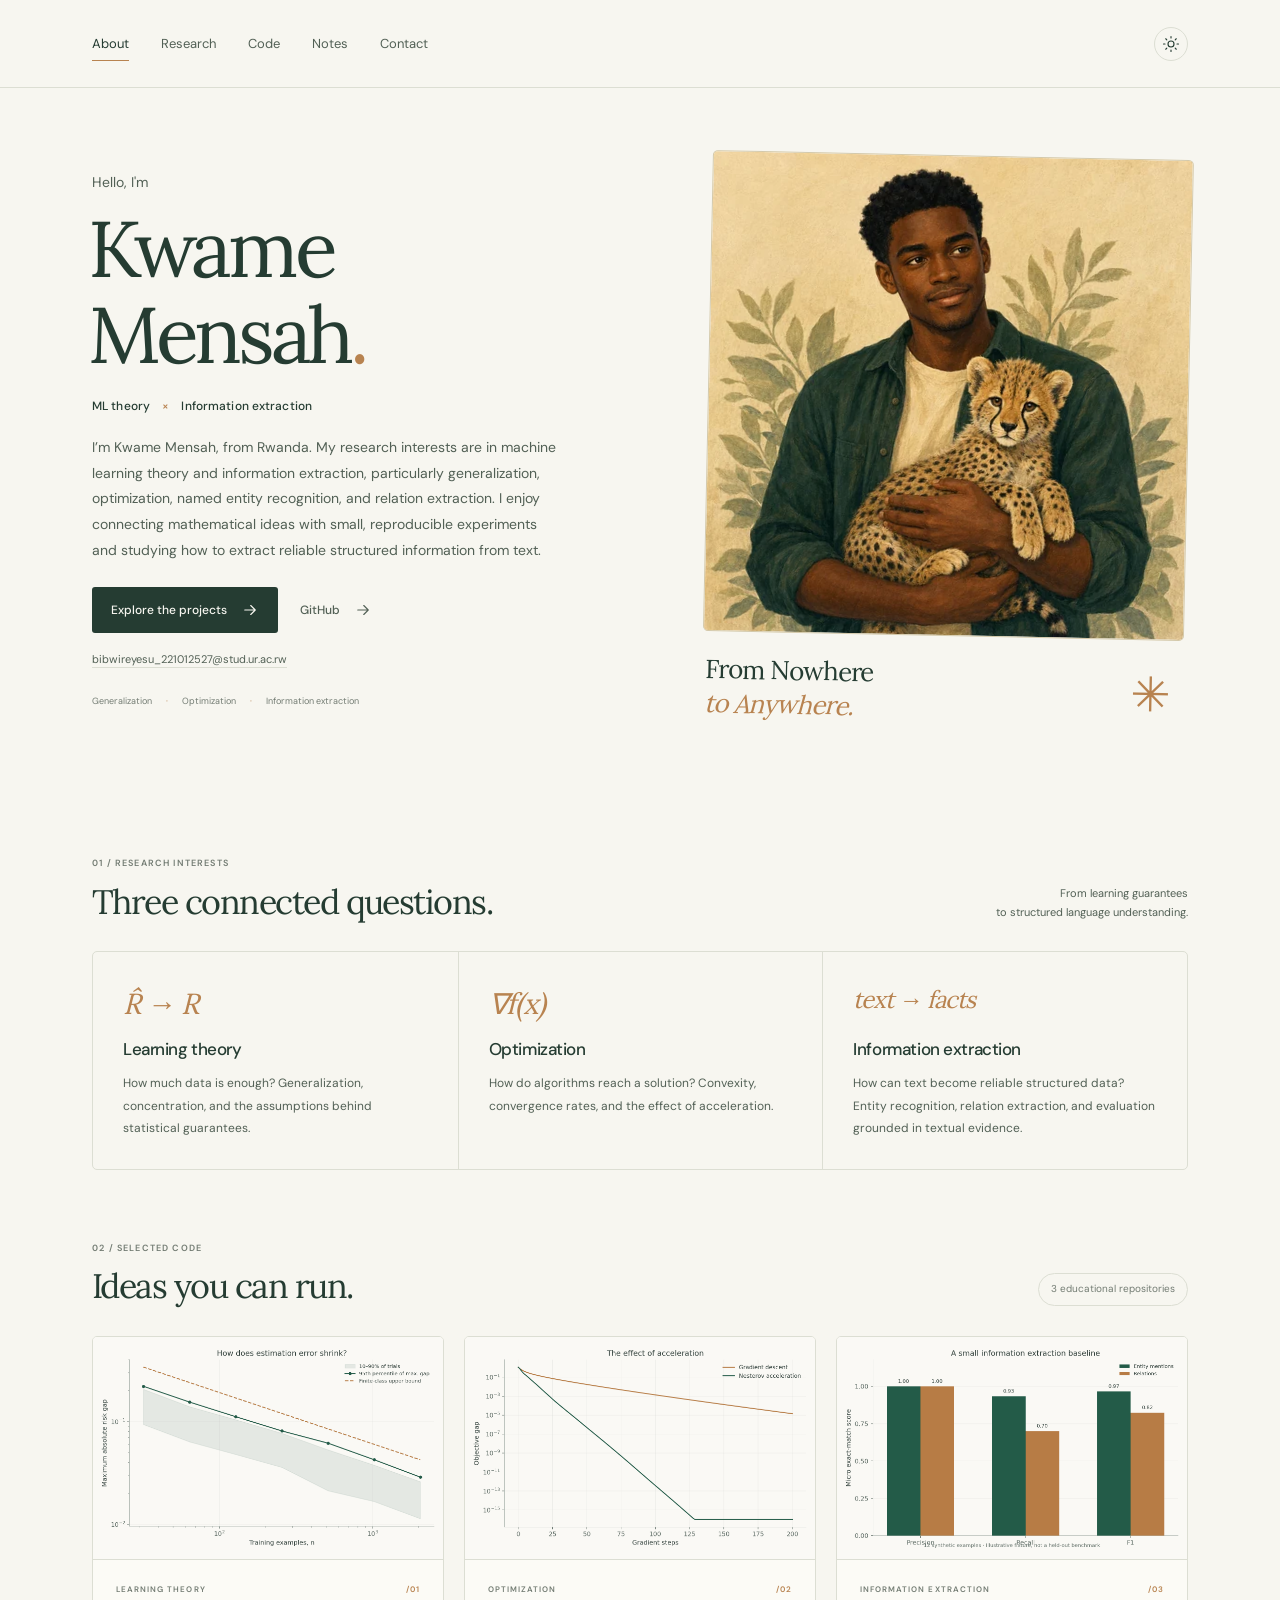
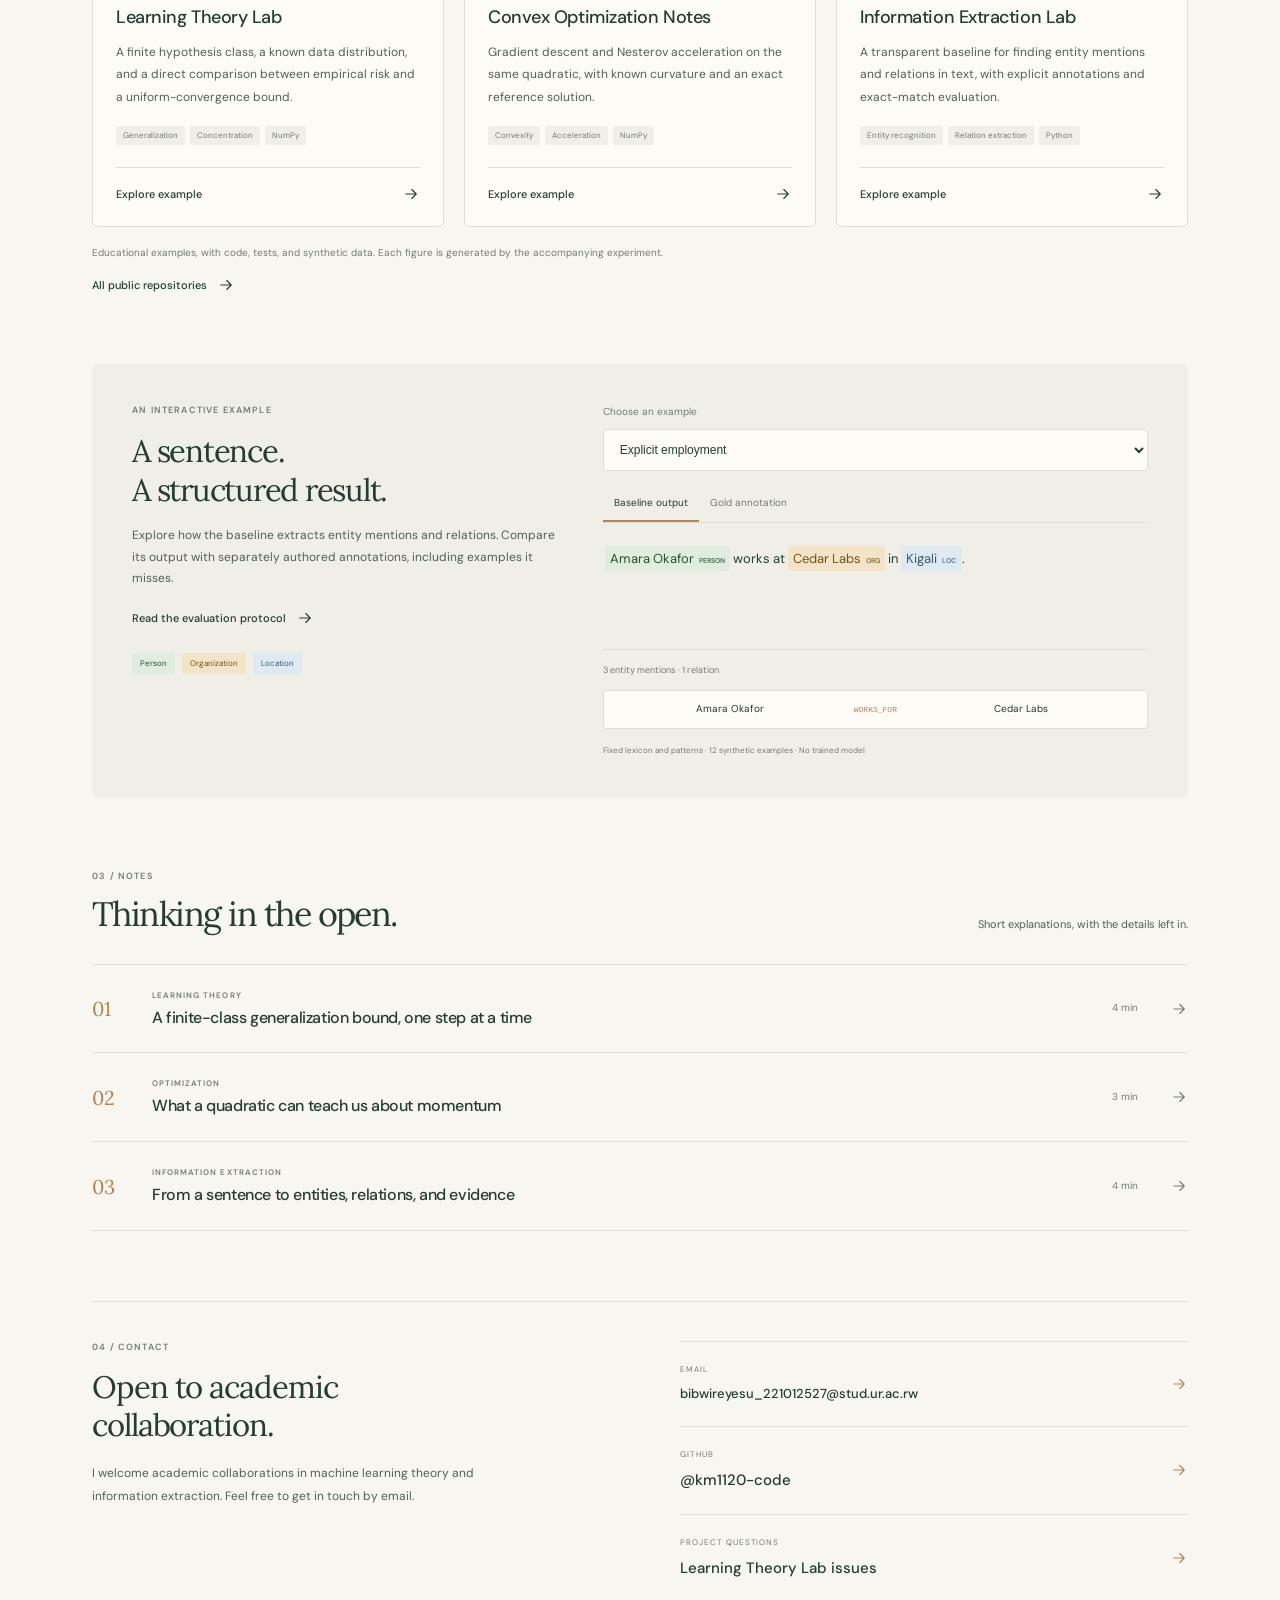
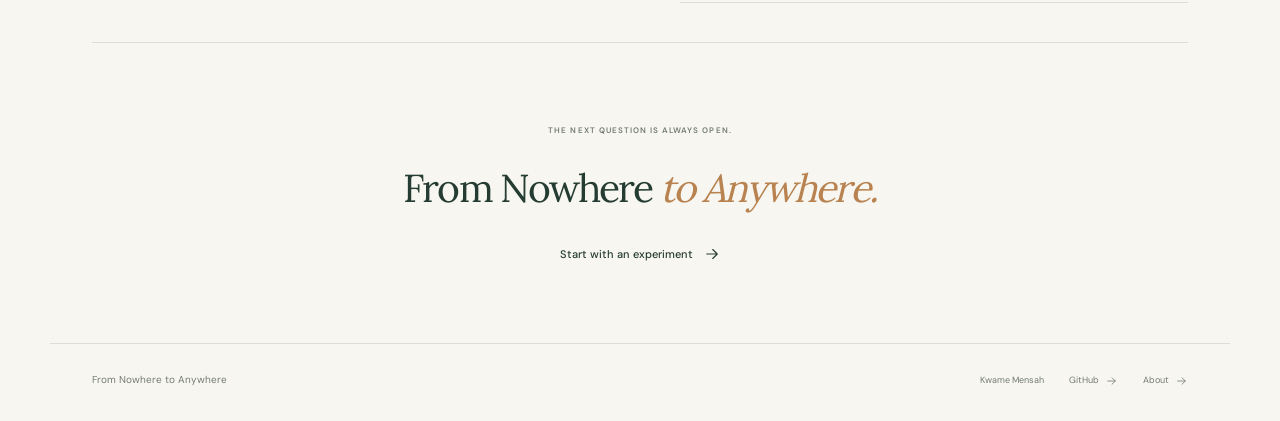
==== commit ee139ded: "Keep the academic collaboration invitation in English only" ====
--- a/index.html
+++ b/index.html
@@ -64,7 +64,7 @@
   </section>
 
   <section class="contact-section" id="contact" aria-labelledby="contact-title">
-    <div><span class="eyebrow">04 / CONTACT</span><h2 id="contact-title">Open to academic<br>collaboration.</h2><p>I welcome academic collaborations in machine learning theory and information extraction. Feel free to get in touch by email.</p><p class="collaboration-note" lang="zh-Hans">欢迎学术合作</p></div>
+    <div><span class="eyebrow">04 / CONTACT</span><h2 id="contact-title">Open to academic<br>collaboration.</h2><p>I welcome academic collaborations in machine learning theory and information extraction. Feel free to get in touch by email.</p></div>
     <div class="contact-links">
       <a class="contact-email" href="mailto:bibwireyesu_221012527@stud.ur.ac.rw"><span><small>EMAIL</small><strong>bibwireyesu_221012527@stud.ur.ac.rw</strong></span><svg width="18" height="18" viewBox="0 0 24 24" fill="none" aria-hidden="true"><path d="M5 12h14m-6-6 6 6-6 6" stroke="currentColor" stroke-width="1.5" stroke-linecap="round" stroke-linejoin="round"/></svg></a>
       <a href="https://github.com/km1120-code"><span><small>GITHUB</small><strong>@km1120-code</strong></span><svg width="18" height="18" viewBox="0 0 24 24" fill="none" aria-hidden="true"><path d="M5 12h14m-6-6 6 6-6 6" stroke="currentColor" stroke-width="1.5" stroke-linecap="round" stroke-linejoin="round"/></svg></a>
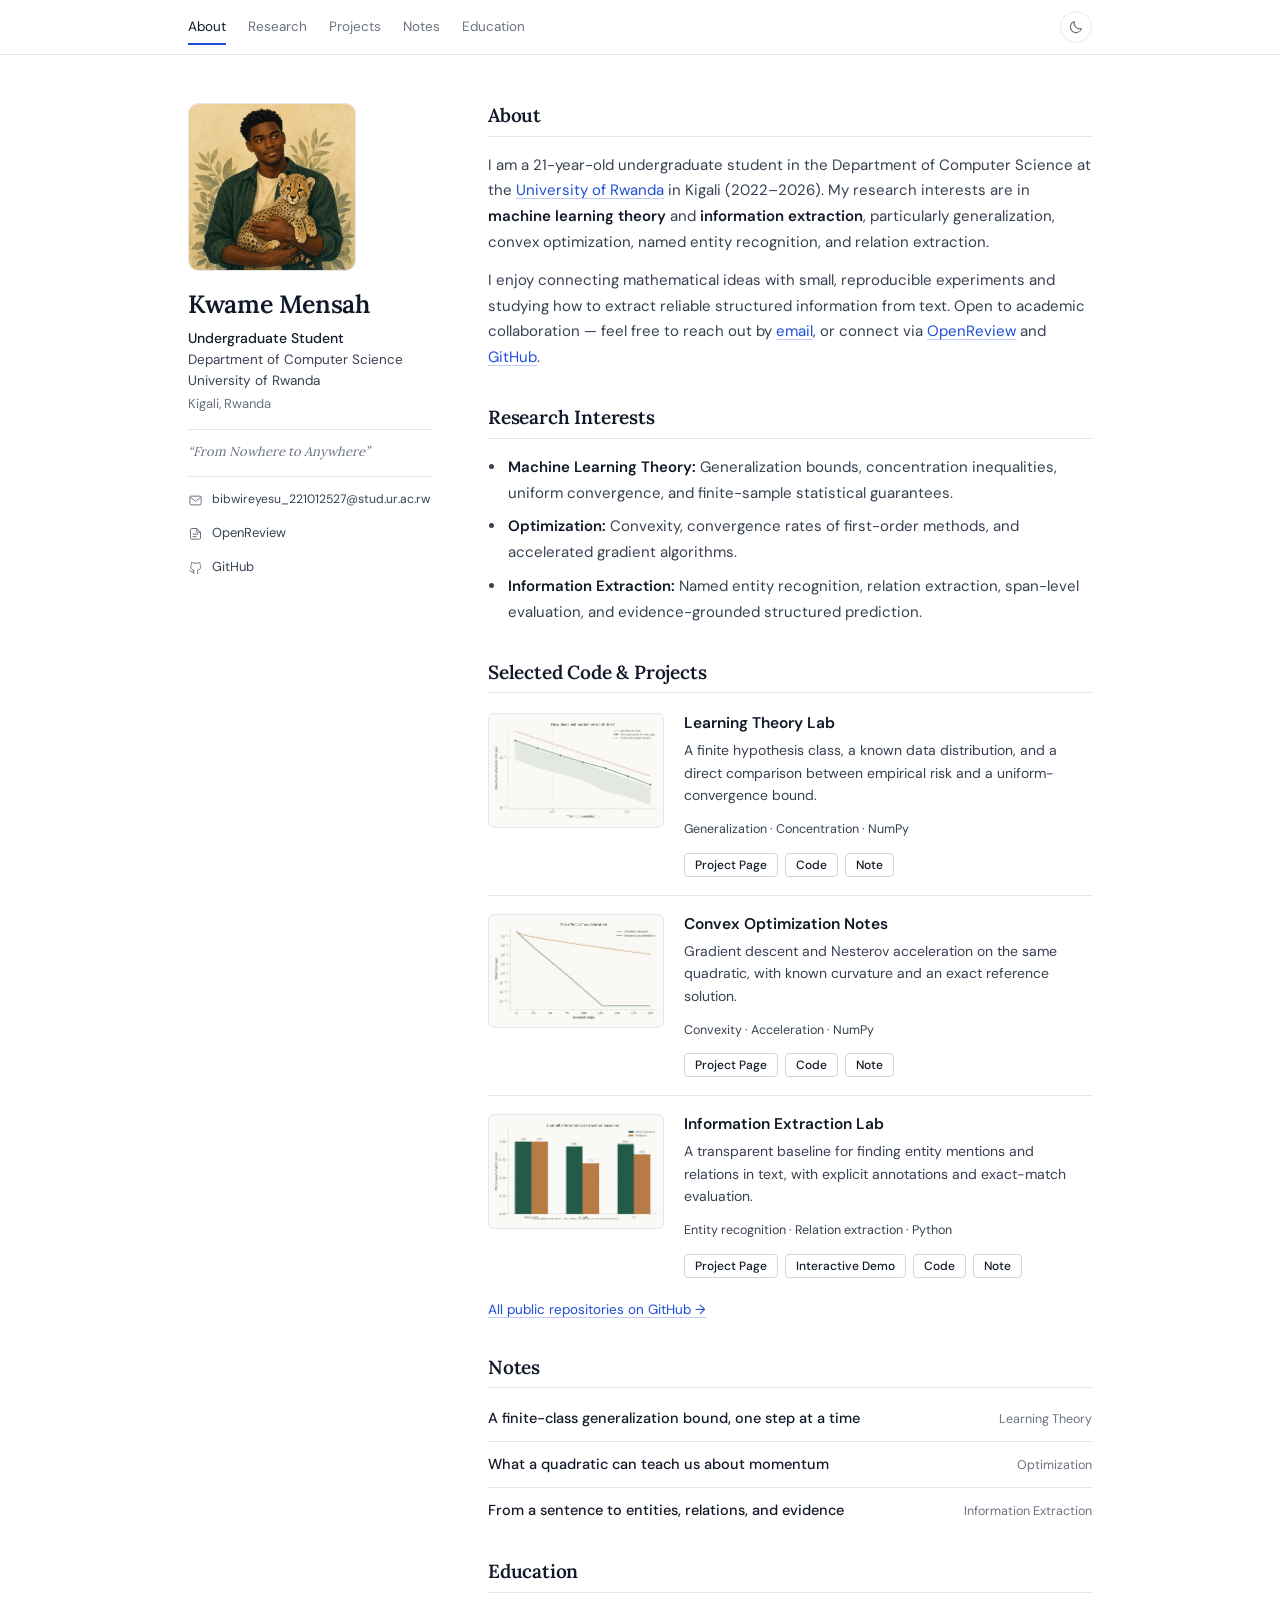
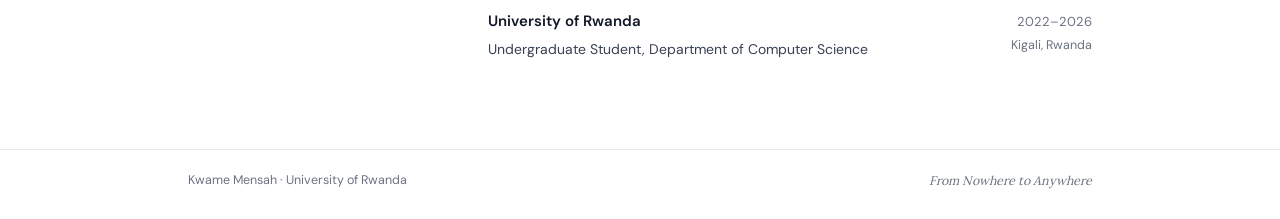
==== commit dc4ba763: "Redesign homepage into a clean academic layout with verified profile details" ====
--- a/index.html
+++ b/index.html
@@ -1,77 +1,136 @@
 <!doctype html>
 <html lang="en"><head><meta charset="utf-8"><meta name="viewport" content="width=device-width, initial-scale=1">
-<meta name="description" content="Kwame Mensah — personal academic homepage. Research interests in machine learning theory and information extraction, with projects, code, and notes.">
-<meta name="theme-color" content="#f7f6f0">
-<title>About &amp; research — Kwame Mensah</title>
+<meta name="description" content="Kwame Mensah — Undergraduate student in the Department of Computer Science, University of Rwanda. Research interests in machine learning theory and information extraction.">
+<meta name="theme-color" content="#ffffff">
+<title>Kwame Mensah</title>
 <link rel="icon" href="data:,">
-<meta property="og:type" content="website"><meta property="og:title" content="About &amp; research — Kwame Mensah"><meta property="og:image" content="https://km1120-code.github.io/assets/img/kwame-cheetah-illustration.jpg"><meta property="og:description" content="Kwame Mensah — machine learning theory and information extraction. Projects, code, and research notes."><link rel="stylesheet" href="assets/css/style.css"><script defer src="assets/js/site.js"></script></head><body>
+<meta property="og:type" content="website"><meta property="og:title" content="Kwame Mensah"><meta property="og:image" content="https://km1120-code.github.io/assets/img/kwame-cheetah-illustration.jpg"><meta property="og:description" content="Kwame Mensah — Department of Computer Science, University of Rwanda. Machine learning theory and information extraction."><link rel="stylesheet" href="assets/css/style.css"><script defer src="assets/js/site.js"></script></head><body>
 <a class="skip-link" href="#main">Skip to content</a>
 <header class="site-header"><div class="header-inner">
-<nav aria-label="Main navigation"><a href="index.html#about">About</a><a href="index.html#research">Research</a><a href="index.html#projects">Code</a><a href="index.html#notes">Notes</a><a href="index.html#contact">Contact</a></nav>
-<button class="theme-toggle" type="button" aria-label="Switch to dark theme" aria-pressed="false"><svg width="18" height="18" viewBox="0 0 24 24" fill="none" aria-hidden="true"><circle cx="12" cy="12" r="4" stroke="currentColor" stroke-width="1.5"/><path d="M12 2v2m0 16v2M2 12h2m16 0h2M5 5l1.4 1.4m11.2 11.2L19 19M5 19l1.4-1.4M17.6 6.4 19 5" stroke="currentColor" stroke-width="1.5" stroke-linecap="round"/></svg></button></div></header><main id="main">
-  <section class="hero hero-refresh" id="about" aria-labelledby="profile-name">
-    <div class="hero-copy">
-      <p class="hello">Hello, I'm</p>
-      <h1 id="profile-name">Kwame<br> Mensah<span class="name-dot">.</span></h1>
-      <p class="research-label">ML theory <span>×</span> Information extraction</p>
-      <p class="hero-description">I’m Kwame Mensah, from Rwanda. My research interests are in machine learning theory and information extraction, particularly generalization, optimization, named entity recognition, and relation extraction. I enjoy connecting mathematical ideas with small, reproducible experiments and studying how to extract reliable structured information from text.</p>
-      <div class="hero-actions">
-        <a class="button primary" href="#projects">Explore the projects <svg width="18" height="18" viewBox="0 0 24 24" fill="none" aria-hidden="true"><path d="M5 12h14m-6-6 6 6-6 6" stroke="currentColor" stroke-width="1.5" stroke-linecap="round" stroke-linejoin="round"/></svg></a>
-        <a class="button quiet" href="https://github.com/km1120-code">GitHub <svg width="18" height="18" viewBox="0 0 24 24" fill="none" aria-hidden="true"><path d="M5 12h14m-6-6 6 6-6 6" stroke="currentColor" stroke-width="1.5" stroke-linecap="round" stroke-linejoin="round"/></svg></a>
+
+<nav aria-label="Main navigation"><a href="index.html#about">About</a><a href="index.html#research">Research</a><a href="index.html#projects">Projects</a><a href="index.html#notes">Notes</a><a href="index.html#education">Education</a></nav>
+<button class="theme-toggle" type="button" aria-label="Switch to dark theme" aria-pressed="false"><svg class="icon-moon" width="16" height="16" viewBox="0 0 24 24" fill="none" aria-hidden="true"><path d="M20.2 14.4A8.5 8.5 0 0 1 9.6 3.8a8.5 8.5 0 1 0 10.6 10.6Z" stroke="currentColor" stroke-width="1.7" stroke-linecap="round" stroke-linejoin="round"/></svg><svg class="icon-sun" width="16" height="16" viewBox="0 0 24 24" fill="none" aria-hidden="true"><circle cx="12" cy="12" r="4" stroke="currentColor" stroke-width="1.7"/><path d="M12 2.5v2.2M12 19.3v2.2M2.5 12h2.2M19.3 12h2.2M5.3 5.3l1.5 1.5M17.2 17.2l1.5 1.5M5.3 18.7l1.5-1.5M17.2 6.8l1.5-1.5" stroke="currentColor" stroke-width="1.7" stroke-linecap="round"/></svg></button></div></header><main id="main" class="page-shell">
+  <div class="academic-layout">
+    <aside class="profile-sidebar" aria-labelledby="profile-name">
+      <div class="avatar-frame">
+        <img class="avatar-image" src="assets/img/kwame-cheetah-illustration.webp" srcset="assets/img/kwame-cheetah-illustration-512.webp 512w, assets/img/kwame-cheetah-illustration.webp 1024w" sizes="(max-width: 780px) 132px, 168px" width="1024" height="1024" alt="Kwame Mensah" fetchpriority="high" decoding="async">
       </div>
-      <a class="hero-email" href="mailto:bibwireyesu_221012527@stud.ur.ac.rw">bibwireyesu_221012527@stud.ur.ac.rw</a>
-      <div class="hero-topics" aria-label="Research topics"><span>Generalization</span><span>Optimization</span><span>Information extraction</span></div>
+      <div class="profile-identity">
+        <h1 id="profile-name">Kwame Mensah</h1>
+        <p class="profile-role">Undergraduate Student</p>
+        <p class="profile-dept">Department of Computer Science</p>
+        <p class="profile-inst"><a href="https://ur.ac.rw/" target="_blank" rel="noopener">University of Rwanda</a></p>
+        <p class="profile-loc">Kigali, Rwanda</p>
+        <p class="profile-motto">“From Nowhere to Anywhere”</p>
+      </div>
+      <ul class="profile-links" aria-label="Contact and academic profiles">
+        <li>
+          <a href="mailto:bibwireyesu_221012527@stud.ur.ac.rw" title="Email">
+            <svg class="icon" width="15" height="15" viewBox="0 0 24 24" fill="none" aria-hidden="true"><rect x="3" y="5" width="18" height="14" rx="2" stroke="currentColor" stroke-width="1.6"/><path d="M4 7l8 6 8-6" stroke="currentColor" stroke-width="1.6" stroke-linecap="round" stroke-linejoin="round"/></svg>
+            <span class="email-text">bibwireyesu_221012527@stud.ur.ac.rw</span>
+          </a>
+        </li>
+        <li>
+          <a href="https://openreview.net/profile?id=~Kwame_Mensah1" target="_blank" rel="noopener">
+            <svg class="icon" width="15" height="15" viewBox="0 0 24 24" fill="none" aria-hidden="true"><path d="M4 19.5V5.5A1.5 1.5 0 0 1 5.5 4H14l6 6v9.5a1.5 1.5 0 0 1-1.5 1.5h-13A1.5 1.5 0 0 1 4 19.5Z" stroke="currentColor" stroke-width="1.6" stroke-linejoin="round"/><path d="M14 4v6h6M8 13h8M8 17h5" stroke="currentColor" stroke-width="1.6" stroke-linecap="round"/></svg>
+            <span>OpenReview</span>
+          </a>
+        </li>
+        <li>
+          <a href="https://github.com/km1120-code" target="_blank" rel="noopener">
+            <svg class="icon" width="15" height="15" viewBox="0 0 24 24" fill="none" aria-hidden="true"><path d="M9 19c-4.5 1.4-4.5-2.3-6.3-2.8m12.6 5.6v-3.5c0-1 .1-1.4-.5-2 2.8-.3 5.5-1.4 5.5-6a4.6 4.6 0 0 0-1.3-3.2 4.2 4.2 0 0 0-.1-3.2s-1.1-.3-3.5 1.3a12.3 12.3 0 0 0-6.2 0C6.8 3.6 5.7 3.9 5.7 3.9a4.2 4.2 0 0 0-.1 3.2 4.6 4.6 0 0 0-1.3 3.2c0 4.6 2.7 5.7 5.5 6-.6.6-.6 1.2-.5 2v3.5" stroke="currentColor" stroke-width="1.6" stroke-linecap="round" stroke-linejoin="round"/></svg>
+            <span>GitHub</span>
+          </a>
+        </li>
+      </ul>
+    </aside>
+
+    <div class="academic-content">
+      <section class="content-section first-section" id="about" aria-labelledby="about-heading">
+        <h2 id="about-heading">About</h2>
+        <p>I am a 21-year-old undergraduate student in the Department of Computer Science at the <a href="https://ur.ac.rw/" target="_blank" rel="noopener">University of Rwanda</a> in Kigali (2022–2026). My research interests are in <strong>machine learning theory</strong> and <strong>information extraction</strong>, particularly generalization, convex optimization, named entity recognition, and relation extraction.</p>
+        <p>I enjoy connecting mathematical ideas with small, reproducible experiments and studying how to extract reliable structured information from text. Open to academic collaboration — feel free to reach out by <a href="mailto:bibwireyesu_221012527@stud.ur.ac.rw">email</a>, or connect via <a href="https://openreview.net/profile?id=~Kwame_Mensah1" target="_blank" rel="noopener">OpenReview</a> and <a href="https://github.com/km1120-code" target="_blank" rel="noopener">GitHub</a>.</p>
+      </section>
+
+      <section class="content-section" id="research" aria-labelledby="research-heading">
+        <h2 id="research-heading">Research Interests</h2>
+        <ul class="interest-list">
+          <li><strong>Machine Learning Theory:</strong> Generalization bounds, concentration inequalities, uniform convergence, and finite-sample statistical guarantees.</li>
+          <li><strong>Optimization:</strong> Convexity, convergence rates of first-order methods, and accelerated gradient algorithms.</li>
+          <li><strong>Information Extraction:</strong> Named entity recognition, relation extraction, span-level evaluation, and evidence-grounded structured prediction.</li>
+        </ul>
+      </section>
+
+      <section class="content-section" id="projects" aria-labelledby="projects-heading">
+        <h2 id="projects-heading">Selected Code &amp; Projects</h2>
+        <div class="project-list"><article class="project-row">
+  <a class="project-thumb" href="projects/learning-theory-lab.html" aria-label="Open Learning Theory Lab">
+    <img src="assets/img/uniform-convergence.png" width="1332" height="792" alt="Experiment plot for Learning Theory Lab" loading="lazy">
+  </a>
+  <div class="project-info">
+    <h3><a href="projects/learning-theory-lab.html">Learning Theory Lab</a></h3>
+    <p class="project-desc">A finite hypothesis class, a known data distribution, and a direct comparison between empirical risk and a uniform-convergence bound.</p>
+    <p class="project-meta">Generalization &middot; Concentration &middot; NumPy</p>
+    <div class="project-links">
+      <a class="pill-link" href="projects/learning-theory-lab.html">Project Page</a>
+      
+      <a class="pill-link" href="https://github.com/km1120-code/learning-theory-lab" target="_blank" rel="noopener">Code</a>
+      <a class="pill-link" href="notes/finite-class-bounds.html">Note</a>
     </div>
-    <figure class="portrait-card portrait-ready">
-      <div class="portrait-art">
-        <img class="portrait-image" src="assets/img/kwame-cheetah-illustration.webp" srcset="assets/img/kwame-cheetah-illustration-512.webp 512w, assets/img/kwame-cheetah-illustration.webp 1024w" sizes="(max-width: 540px) calc(100vw - 50px), (max-width: 780px) 42vw, 435px" width="1024" height="1024" alt="Portrait of a young man holding a cheetah cub." fetchpriority="high" decoding="async">
-      </div>
-      <figcaption><div class="portrait-slogan">From Nowhere<br><em>to Anywhere.</em></div><span class="caption-star" aria-hidden="true">✳</span></figcaption>
-    </figure>
-  </section>
+  </div>
+</article><article class="project-row">
+  <a class="project-thumb" href="projects/convex-optimization-notes.html" aria-label="Open Convex Optimization Notes">
+    <img src="assets/img/convergence.png" width="1332" height="792" alt="Experiment plot for Convex Optimization Notes" loading="lazy">
+  </a>
+  <div class="project-info">
+    <h3><a href="projects/convex-optimization-notes.html">Convex Optimization Notes</a></h3>
+    <p class="project-desc">Gradient descent and Nesterov acceleration on the same quadratic, with known curvature and an exact reference solution.</p>
+    <p class="project-meta">Convexity &middot; Acceleration &middot; NumPy</p>
+    <div class="project-links">
+      <a class="pill-link" href="projects/convex-optimization-notes.html">Project Page</a>
+      
+      <a class="pill-link" href="https://github.com/km1120-code/convex-optimization-notes" target="_blank" rel="noopener">Code</a>
+      <a class="pill-link" href="notes/quadratic-acceleration.html">Note</a>
+    </div>
+  </div>
+</article><article class="project-row">
+  <a class="project-thumb" href="projects/information-extraction-lab.html" aria-label="Open Information Extraction Lab">
+    <img src="assets/img/extraction-evaluation.png" width="1332" height="792" alt="Experiment plot for Information Extraction Lab" loading="lazy">
+  </a>
+  <div class="project-info">
+    <h3><a href="projects/information-extraction-lab.html">Information Extraction Lab</a></h3>
+    <p class="project-desc">A transparent baseline for finding entity mentions and relations in text, with explicit annotations and exact-match evaluation.</p>
+    <p class="project-meta">Entity recognition &middot; Relation extraction &middot; Python</p>
+    <div class="project-links">
+      <a class="pill-link" href="projects/information-extraction-lab.html">Project Page</a>
+      <a class="pill-link" href="projects/information-extraction-lab.html#interactive-demo">Interactive Demo</a>
+      <a class="pill-link" href="https://github.com/km1120-code/information-extraction-lab" target="_blank" rel="noopener">Code</a>
+      <a class="pill-link" href="notes/information-extraction.html">Note</a>
+    </div>
+  </div>
+</article></div>
+        <p class="section-more"><a href="https://github.com/km1120-code?tab=repositories" target="_blank" rel="noopener">All public repositories on GitHub &rarr;</a></p>
+      </section>
 
-  <section class="section" id="research" aria-labelledby="research-title">
-    <div class="section-heading"><div><span class="eyebrow">01 / RESEARCH INTERESTS</span><h2 id="research-title">Three connected questions.</h2></div><p>From learning guarantees<br>to structured language understanding.</p></div>
-    <div class="research-grid">
-      <article><span class="research-symbol" aria-hidden="true">R̂ → R</span><h3>Learning theory</h3><p>How much data is enough? Generalization, concentration, and the assumptions behind statistical guarantees.</p></article>
-      <article><span class="research-symbol" aria-hidden="true">∇f(x)</span><h3>Optimization</h3><p>How do algorithms reach a solution? Convexity, convergence rates, and the effect of acceleration.</p></article>
-      <article><span class="research-symbol" aria-hidden="true">text → facts</span><h3>Information extraction</h3><p>How can text become reliable structured data? Entity recognition, relation extraction, and evaluation grounded in textual evidence.</p></article>
+      <section class="content-section" id="notes" aria-labelledby="notes-heading">
+        <h2 id="notes-heading">Notes</h2>
+        <ul class="notes-list"><li class="note-item"><a href="notes/finite-class-bounds.html">A finite-class generalization bound, one step at a time</a><span class="note-topic">Learning Theory</span></li><li class="note-item"><a href="notes/quadratic-acceleration.html">What a quadratic can teach us about momentum</a><span class="note-topic">Optimization</span></li><li class="note-item"><a href="notes/information-extraction.html">From a sentence to entities, relations, and evidence</a><span class="note-topic">Information Extraction</span></li></ul>
+      </section>
+
+      <section class="content-section" id="education" aria-labelledby="education-heading">
+        <h2 id="education-heading">Education</h2>
+        <div class="edu-row">
+          <div class="edu-main">
+            <strong>University of Rwanda</strong>
+            <span>Undergraduate Student, Department of Computer Science</span>
+          </div>
+          <div class="edu-meta">
+            <span>2022–2026</span>
+            <span class="edu-city">Kigali, Rwanda</span>
+          </div>
+        </div>
+      </section>
     </div>
-  </section>
-
-  <section class="section" id="projects" aria-labelledby="projects-title">
-    <div class="section-heading"><div><span class="eyebrow">02 / SELECTED CODE</span><h2 id="projects-title">Ideas you can run.</h2></div><span class="section-badge">3 educational repositories</span></div>
-    <div class="project-grid"><article class="project-card"><a class="project-image" href="projects/learning-theory-lab.html" aria-label="Open Learning Theory Lab"><img src="assets/img/uniform-convergence.png" width="1332" height="792" alt="Experiment plot for Learning Theory Lab" loading="lazy"></a><div class="project-body"><div class="eyebrow">LEARNING THEORY <span>/01</span></div><h3><a href="projects/learning-theory-lab.html">Learning Theory Lab</a></h3><p>A finite hypothesis class, a known data distribution, and a direct comparison between empirical risk and a uniform-convergence bound.</p><div class="tags"><span>Generalization</span><span>Concentration</span><span>NumPy</span></div><a class="text-link" href="projects/learning-theory-lab.html">Explore example <svg width="18" height="18" viewBox="0 0 24 24" fill="none" aria-hidden="true"><path d="M5 12h14m-6-6 6 6-6 6" stroke="currentColor" stroke-width="1.5" stroke-linecap="round" stroke-linejoin="round"/></svg></a></div></article><article class="project-card"><a class="project-image" href="projects/convex-optimization-notes.html" aria-label="Open Convex Optimization Notes"><img src="assets/img/convergence.png" width="1332" height="792" alt="Experiment plot for Convex Optimization Notes" loading="lazy"></a><div class="project-body"><div class="eyebrow">OPTIMIZATION <span>/02</span></div><h3><a href="projects/convex-optimization-notes.html">Convex Optimization Notes</a></h3><p>Gradient descent and Nesterov acceleration on the same quadratic, with known curvature and an exact reference solution.</p><div class="tags"><span>Convexity</span><span>Acceleration</span><span>NumPy</span></div><a class="text-link" href="projects/convex-optimization-notes.html">Explore example <svg width="18" height="18" viewBox="0 0 24 24" fill="none" aria-hidden="true"><path d="M5 12h14m-6-6 6 6-6 6" stroke="currentColor" stroke-width="1.5" stroke-linecap="round" stroke-linejoin="round"/></svg></a></div></article><article class="project-card"><a class="project-image" href="projects/information-extraction-lab.html" aria-label="Open Information Extraction Lab"><img src="assets/img/extraction-evaluation.png" width="1332" height="792" alt="Experiment plot for Information Extraction Lab" loading="lazy"></a><div class="project-body"><div class="eyebrow">INFORMATION EXTRACTION <span>/03</span></div><h3><a href="projects/information-extraction-lab.html">Information Extraction Lab</a></h3><p>A transparent baseline for finding entity mentions and relations in text, with explicit annotations and exact-match evaluation.</p><div class="tags"><span>Entity recognition</span><span>Relation extraction</span><span>Python</span></div><a class="text-link" href="projects/information-extraction-lab.html">Explore example <svg width="18" height="18" viewBox="0 0 24 24" fill="none" aria-hidden="true"><path d="M5 12h14m-6-6 6 6-6 6" stroke="currentColor" stroke-width="1.5" stroke-linecap="round" stroke-linejoin="round"/></svg></a></div></article></div>
-    <p class="section-caption">Educational examples, with code, tests, and synthetic data. Each figure is generated by the accompanying experiment.</p>
-    <a class="text-link repository-index" href="https://github.com/km1120-code?tab=repositories">All public repositories <svg width="18" height="18" viewBox="0 0 24 24" fill="none" aria-hidden="true"><path d="M5 12h14m-6-6 6 6-6 6" stroke="currentColor" stroke-width="1.5" stroke-linecap="round" stroke-linejoin="round"/></svg></a>
-  </section>
-
-  <section class="playground ie-playground section" aria-labelledby="play-title">
-    <div class="play-copy"><span class="eyebrow">AN INTERACTIVE EXAMPLE</span><h2 id="play-title">A sentence.<br>A structured result.</h2><p>Explore how the baseline extracts entity mentions and relations. Compare its output with separately authored annotations, including examples it misses.</p><a class="text-link" href="notes/information-extraction.html">Read the evaluation protocol <svg width="18" height="18" viewBox="0 0 24 24" fill="none" aria-hidden="true"><path d="M5 12h14m-6-6 6 6-6 6" stroke="currentColor" stroke-width="1.5" stroke-linecap="round" stroke-linejoin="round"/></svg></a><div class="entity-legend" aria-label="Entity labels"><span class="legend-person">Person</span><span class="legend-org">Organization</span><span class="legend-loc">Location</span></div></div>
-    <div class="extraction-demo">
-      <label class="ie-select-label" for="ie-example">Choose an example</label>
-      <select id="ie-example" aria-controls="ie-sentence ie-relations"><option value="s01">Explicit employment</option></select>
-      <div class="ie-view" role="group" aria-label="Extraction output"><button type="button" data-ie-view="prediction" aria-pressed="true">Baseline output</button><button type="button" data-ie-view="gold" aria-pressed="false">Gold annotation</button></div>
-      <div class="ie-result" aria-live="polite" aria-atomic="true"><p id="ie-sentence" class="ie-sentence">Amara Okafor works at Cedar Labs in Kigali.</p><div class="ie-counts"><span id="ie-counts">3 entity mentions · 1 relation</span></div><div id="ie-relations" class="ie-relations"></div></div>
-      <p class="ie-limit">Fixed lexicon and patterns · 12 synthetic examples · No trained model</p>
-    </div>
-    <script type="application/json" id="ie-example-data">[{"id": "s01", "title": "Explicit employment", "text": "Amara Okafor works at Cedar Labs in Kigali.", "gold": {"entities": [{"start": 0, "end": 12, "label": "PERSON", "text": "Amara Okafor"}, {"start": 22, "end": 32, "label": "ORG", "text": "Cedar Labs"}, {"start": 36, "end": 42, "label": "LOC", "text": "Kigali"}], "relations": [{"type": "WORKS_FOR", "head": [0, 12], "tail": [22, 32]}]}, "prediction": {"entities": [{"start": 0, "end": 12, "label": "PERSON", "text": "Amara Okafor"}, {"start": 22, "end": 32, "label": "ORG", "text": "Cedar Labs"}, {"start": 36, "end": 42, "label": "LOC", "text": "Kigali"}], "relations": [{"type": "WORKS_FOR", "head": [0, 12], "tail": [22, 32]}]}}, {"id": "s02", "title": "Founding", "text": "Kofi Mensah founded River AI in Accra.", "gold": {"entities": [{"start": 0, "end": 11, "label": "PERSON", "text": "Kofi Mensah"}, {"start": 20, "end": 28, "label": "ORG", "text": "River AI"}, {"start": 32, "end": 37, "label": "LOC", "text": "Accra"}], "relations": [{"type": "FOUNDED", "head": [0, 11], "tail": [20, 28]}]}, "prediction": {"entities": [{"start": 0, "end": 11, "label": "PERSON", "text": "Kofi Mensah"}, {"start": 20, "end": 28, "label": "ORG", "text": "River AI"}, {"start": 32, "end": 37, "label": "LOC", "text": "Accra"}], "relations": [{"type": "FOUNDED", "head": [0, 11], "tail": [20, 28]}]}}, {"id": "s03", "title": "Organization location", "text": "Cedar Labs is based in Kigali.", "gold": {"entities": [{"start": 0, "end": 10, "label": "ORG", "text": "Cedar Labs"}, {"start": 23, "end": 29, "label": "LOC", "text": "Kigali"}], "relations": [{"type": "BASED_IN", "head": [0, 10], "tail": [23, 29]}]}, "prediction": {"entities": [{"start": 0, "end": 10, "label": "ORG", "text": "Cedar Labs"}, {"start": 23, "end": 29, "label": "LOC", "text": "Kigali"}], "relations": [{"type": "BASED_IN", "head": [0, 10], "tail": [23, 29]}]}}, {"id": "s04", "title": "Joined an organization", "text": "Leila Njeri joined River AI.", "gold": {"entities": [{"start": 0, "end": 11, "label": "PERSON", "text": "Leila Njeri"}, {"start": 19, "end": 27, "label": "ORG", "text": "River AI"}], "relations": [{"type": "WORKS_FOR", "head": [0, 11], "tail": [19, 27]}]}, "prediction": {"entities": [{"start": 0, "end": 11, "label": "PERSON", "text": "Leila Njeri"}, {"start": 19, "end": 27, "label": "ORG", "text": "River AI"}], "relations": [{"type": "WORKS_FOR", "head": [0, 11], "tail": [19, 27]}]}}, {"id": "s05", "title": "Second organization location", "text": "River AI is based in Accra.", "gold": {"entities": [{"start": 0, "end": 8, "label": "ORG", "text": "River AI"}, {"start": 21, "end": 26, "label": "LOC", "text": "Accra"}], "relations": [{"type": "BASED_IN", "head": [0, 8], "tail": [21, 26]}]}, "prediction": {"entities": [{"start": 0, "end": 8, "label": "ORG", "text": "River AI"}, {"start": 21, "end": 26, "label": "LOC", "text": "Accra"}], "relations": [{"type": "BASED_IN", "head": [0, 8], "tail": [21, 26]}]}}, {"id": "s06", "title": "Negated statement", "text": "Amara Okafor did not join River AI.", "gold": {"entities": [{"start": 0, "end": 12, "label": "PERSON", "text": "Amara Okafor"}, {"start": 26, "end": 34, "label": "ORG", "text": "River AI"}], "relations": []}, "prediction": {"entities": [{"start": 0, "end": 12, "label": "PERSON", "text": "Amara Okafor"}, {"start": 26, "end": 34, "label": "ORG", "text": "River AI"}], "relations": []}}, {"id": "s07", "title": "Uncertain statement", "text": "Leila Njeri may join Cedar Labs.", "gold": {"entities": [{"start": 0, "end": 11, "label": "PERSON", "text": "Leila Njeri"}, {"start": 21, "end": 31, "label": "ORG", "text": "Cedar Labs"}], "relations": []}, "prediction": {"entities": [{"start": 0, "end": 11, "label": "PERSON", "text": "Leila Njeri"}, {"start": 21, "end": 31, "label": "ORG", "text": "Cedar Labs"}], "relations": []}}, {"id": "s08", "title": "Unsupported relation type", "text": "Cedar Labs invited Kofi Mensah to Kigali.", "gold": {"entities": [{"start": 0, "end": 10, "label": "ORG", "text": "Cedar Labs"}, {"start": 19, "end": 30, "label": "PERSON", "text": "Kofi Mensah"}, {"start": 34, "end": 40, "label": "LOC", "text": "Kigali"}], "relations": []}, "prediction": {"entities": [{"start": 0, "end": 10, "label": "ORG", "text": "Cedar Labs"}, {"start": 19, "end": 30, "label": "PERSON", "text": "Kofi Mensah"}, {"start": 34, "end": 40, "label": "LOC", "text": "Kigali"}], "relations": []}}, {"id": "s09", "title": "Unseen names", "text": "Northstar Labs hired Eva Moreau.", "gold": {"entities": [{"start": 0, "end": 14, "label": "ORG", "text": "Northstar Labs"}, {"start": 21, "end": 31, "label": "PERSON", "text": "Eva Moreau"}], "relations": [{"type": "WORKS_FOR", "head": [21, 31], "tail": [0, 14]}]}, "prediction": {"entities": [], "relations": []}}, {"id": "s10", "title": "Appositive paraphrase", "text": "Kofi Mensah, a researcher at Cedar Labs, spoke in Accra.", "gold": {"entities": [{"start": 0, "end": 11, "label": "PERSON", "text": "Kofi Mensah"}, {"start": 29, "end": 39, "label": "ORG", "text": "Cedar Labs"}, {"start": 50, "end": 55, "label": "LOC", "text": "Accra"}], "relations": [{"type": "WORKS_FOR", "head": [0, 11], "tail": [29, 39]}]}, "prediction": {"entities": [{"start": 0, "end": 11, "label": "PERSON", "text": "Kofi Mensah"}, {"start": 29, "end": 39, "label": "ORG", "text": "Cedar Labs"}, {"start": 50, "end": 55, "label": "LOC", "text": "Accra"}], "relations": []}}, {"id": "s11", "title": "Different verb form", "text": "Leila Njeri co-founded River AI.", "gold": {"entities": [{"start": 0, "end": 11, "label": "PERSON", "text": "Leila Njeri"}, {"start": 23, "end": 31, "label": "ORG", "text": "River AI"}], "relations": [{"type": "FOUNDED", "head": [0, 11], "tail": [23, 31]}]}, "prediction": {"entities": [{"start": 0, "end": 11, "label": "PERSON", "text": "Leila Njeri"}, {"start": 23, "end": 31, "label": "ORG", "text": "River AI"}], "relations": []}}, {"id": "s12", "title": "Two sentences", "text": "Amara Okafor founded Cedar Labs. Cedar Labs is based in Kigali.", "gold": {"entities": [{"start": 0, "end": 12, "label": "PERSON", "text": "Amara Okafor"}, {"start": 21, "end": 31, "label": "ORG", "text": "Cedar Labs"}, {"start": 33, "end": 43, "label": "ORG", "text": "Cedar Labs"}, {"start": 56, "end": 62, "label": "LOC", "text": "Kigali"}], "relations": [{"type": "FOUNDED", "head": [0, 12], "tail": [21, 31]}, {"type": "BASED_IN", "head": [33, 43], "tail": [56, 62]}]}, "prediction": {"entities": [{"start": 0, "end": 12, "label": "PERSON", "text": "Amara Okafor"}, {"start": 21, "end": 31, "label": "ORG", "text": "Cedar Labs"}, {"start": 33, "end": 43, "label": "ORG", "text": "Cedar Labs"}, {"start": 56, "end": 62, "label": "LOC", "text": "Kigali"}], "relations": [{"type": "FOUNDED", "head": [0, 12], "tail": [21, 31]}, {"type": "BASED_IN", "head": [33, 43], "tail": [56, 62]}]}}]</script>
-  </section>
-
-  <section class="section notes-section" id="notes" aria-labelledby="notes-title">
-    <div class="section-heading"><div><span class="eyebrow">03 / NOTES</span><h2 id="notes-title">Thinking in the open.</h2></div><p>Short explanations, with the details left in.</p></div>
-    <div class="notes-list"><a class="note-row" href="notes/finite-class-bounds.html"><span class="note-no">01</span><div><span class="eyebrow">LEARNING THEORY</span><h3>A finite-class generalization bound, one step at a time</h3></div><span class="read-time">4 min</span><svg width="18" height="18" viewBox="0 0 24 24" fill="none" aria-hidden="true"><path d="M5 12h14m-6-6 6 6-6 6" stroke="currentColor" stroke-width="1.5" stroke-linecap="round" stroke-linejoin="round"/></svg></a><a class="note-row" href="notes/quadratic-acceleration.html"><span class="note-no">02</span><div><span class="eyebrow">OPTIMIZATION</span><h3>What a quadratic can teach us about momentum</h3></div><span class="read-time">3 min</span><svg width="18" height="18" viewBox="0 0 24 24" fill="none" aria-hidden="true"><path d="M5 12h14m-6-6 6 6-6 6" stroke="currentColor" stroke-width="1.5" stroke-linecap="round" stroke-linejoin="round"/></svg></a><a class="note-row" href="notes/information-extraction.html"><span class="note-no">03</span><div><span class="eyebrow">INFORMATION EXTRACTION</span><h3>From a sentence to entities, relations, and evidence</h3></div><span class="read-time">4 min</span><svg width="18" height="18" viewBox="0 0 24 24" fill="none" aria-hidden="true"><path d="M5 12h14m-6-6 6 6-6 6" stroke="currentColor" stroke-width="1.5" stroke-linecap="round" stroke-linejoin="round"/></svg></a></div>
-  </section>
-
-  <section class="contact-section" id="contact" aria-labelledby="contact-title">
-    <div><span class="eyebrow">04 / CONTACT</span><h2 id="contact-title">Open to academic<br>collaboration.</h2><p>I welcome academic collaborations in machine learning theory and information extraction. Feel free to get in touch by email.</p></div>
-    <div class="contact-links">
-      <a class="contact-email" href="mailto:bibwireyesu_221012527@stud.ur.ac.rw"><span><small>EMAIL</small><strong>bibwireyesu_221012527@stud.ur.ac.rw</strong></span><svg width="18" height="18" viewBox="0 0 24 24" fill="none" aria-hidden="true"><path d="M5 12h14m-6-6 6 6-6 6" stroke="currentColor" stroke-width="1.5" stroke-linecap="round" stroke-linejoin="round"/></svg></a>
-      <a href="https://github.com/km1120-code"><span><small>GITHUB</small><strong>@km1120-code</strong></span><svg width="18" height="18" viewBox="0 0 24 24" fill="none" aria-hidden="true"><path d="M5 12h14m-6-6 6 6-6 6" stroke="currentColor" stroke-width="1.5" stroke-linecap="round" stroke-linejoin="round"/></svg></a>
-      <a href="https://github.com/km1120-code/learning-theory-lab/issues"><span><small>PROJECT QUESTIONS</small><strong>Learning Theory Lab issues</strong></span><svg width="18" height="18" viewBox="0 0 24 24" fill="none" aria-hidden="true"><path d="M5 12h14m-6-6 6 6-6 6" stroke="currentColor" stroke-width="1.5" stroke-linecap="round" stroke-linejoin="round"/></svg></a>
-    </div>
-  </section>
-
-  <section class="closing"><span class="eyebrow">THE NEXT QUESTION IS ALWAYS OPEN.</span><p>From Nowhere <em>to Anywhere.</em></p><a class="text-link" href="#projects">Start with an experiment <svg width="18" height="18" viewBox="0 0 24 24" fill="none" aria-hidden="true"><path d="M5 12h14m-6-6 6 6-6 6" stroke="currentColor" stroke-width="1.5" stroke-linecap="round" stroke-linejoin="round"/></svg></a></section>
+  </div>
 </main>
-<footer class="site-footer"><div><p>From Nowhere to Anywhere</p></div><div class="footer-meta"><span>Kwame Mensah</span><a href="https://github.com/km1120-code">GitHub <svg width="18" height="18" viewBox="0 0 24 24" fill="none" aria-hidden="true"><path d="M5 12h14m-6-6 6 6-6 6" stroke="currentColor" stroke-width="1.5" stroke-linecap="round" stroke-linejoin="round"/></svg></a><a href="index.html#about">About <svg width="18" height="18" viewBox="0 0 24 24" fill="none" aria-hidden="true"><path d="M5 12h14m-6-6 6 6-6 6" stroke="currentColor" stroke-width="1.5" stroke-linecap="round" stroke-linejoin="round"/></svg></a></div></footer></body></html>+<footer class="site-footer"><div class="footer-inner"><span>Kwame Mensah &middot; University of Rwanda</span><span class="footer-motto">From Nowhere to Anywhere</span></div></footer></body></html>
--- a/assets/css/style.css
+++ b/assets/css/style.css
@@ -1,102 +1,1144 @@
-@font-face{font-family:DM Sans;src:url('../fonts/dm-sans.ttf') format('truetype');font-weight:100 1000;font-display:swap}
-@font-face{font-family:Lora;src:url('../fonts/lora.ttf') format('truetype');font-weight:400 700;font-display:swap}
-:root{--paper:#f7f6f0;--surface:#efeee7;--card:#fcfbf6;--ink:#253c32;--body:#526055;--muted:#737c73;--line:#dcded3;--green:#285340;--accent:#b88350;--portrait:#ddd5bd;--radius:5px;color-scheme:light}
-:root[data-theme=dark]{--paper:#16251e;--surface:#1f3027;--card:#1b2c23;--ink:#e7ecdd;--body:#bcc8ba;--muted:#97a695;--line:#38483b;--green:#aecab3;--accent:#d0a378;--portrait:#324839;color-scheme:dark}
-*{box-sizing:border-box}html{scroll-behavior:smooth;scroll-padding-top:100px}body{margin:0;background:var(--paper);color:var(--ink);font-family:'DM Sans',Arial,sans-serif;font-size:15px;line-height:1.65;-webkit-font-smoothing:antialiased}a{color:inherit;text-decoration:none}button,input{font:inherit}button,a,input,summary{-webkit-tap-highlight-color:transparent}button{cursor:pointer}button:focus-visible,a:focus-visible,input:focus-visible,summary:focus-visible{outline:3px solid var(--accent);outline-offset:5px}img{display:block;width:100%;height:auto}h1,h2,h3,p,figure{margin:0}h1,h2{font-family:Lora,Georgia,serif;font-weight:400;letter-spacing:-.055em;line-height:1.16}h3{font-weight:500;line-height:1.3;letter-spacing:-.025em}p{color:var(--body)}::selection{background:#cfdac8;color:#243c2e}.skip-link{position:fixed;left:16px;top:-80px;z-index:20;padding:10px 18px;background:var(--ink);color:var(--paper)}.skip-link:focus{top:12px}.site-header{border-bottom:1px solid var(--line);background:var(--paper)}.header-inner{max-width:1180px;margin:auto;height:87px;display:flex;align-items:center;gap:40px;padding:0 42px}.header-inner nav{display:flex;gap:32px;margin-left:auto;font-size:13px;color:var(--body)}.header-inner nav a{position:relative;transition:color .18s}.header-inner nav a:hover,.header-inner nav a.active{color:var(--ink)}.header-inner nav a:after{content:'';height:1px;position:absolute;left:0;right:100%;bottom:-7px;background:var(--accent);transition:right .2s}.header-inner nav a:hover:after,.header-inner nav a.active:after{right:0}.theme-toggle{width:34px;height:34px;display:grid;place-items:center;background:none;color:var(--ink);border:1px solid var(--line);border-radius:50%;padding:0}.theme-toggle:hover{background:var(--surface)}main,.site-footer{max-width:1180px;margin:auto;padding-left:42px;padding-right:42px}.hero{display:grid;grid-template-columns:1.35fr 1fr;gap:86px;align-items:center;padding:76px 0 73px}.profile-status{font-size:9px;letter-spacing:.14em;font-weight:500;display:flex;align-items:center;gap:8px;color:var(--muted);margin-bottom:33px}.status-dot{width:6px;height:6px;background:var(--accent);border-radius:50%;display:inline-block;flex:none}.hello{font-size:16px;margin-bottom:8px}.hero h1{font-size:87px;line-height:1.06;margin-left:-4px}.name-dot{color:var(--accent)}.research-label{margin-top:24px;font-size:13px;font-weight:500;letter-spacing:.01em;color:var(--ink)}.research-label span{color:var(--accent);padding:0 9px}.hero-description{font-size:15px;line-height:1.85;margin-top:15px}.hero-actions{display:flex;align-items:center;gap:14px;margin-top:27px;flex-wrap:wrap}.button{display:inline-flex;align-items:center;justify-content:center;gap:14px;font-size:12px;font-weight:500;line-height:1.4;padding:14px 19px;border-radius:3px;transition:background .2s,transform .2s}.button:hover{transform:translateY(-2px)}.button.primary{background:var(--ink);color:var(--paper)}.button.primary:hover{background:var(--green)}.button.quiet{padding:14px 5px;color:var(--body)}.hero-footnote{font-size:10px;color:var(--muted);display:flex;align-items:center;gap:10px;margin-top:42px}.tiny-line{height:1px;width:25px;background:var(--accent)}.portrait-card{position:relative;padding-top:8px;transform:rotate(2deg)}.portrait-placeholder{background:var(--portrait);height:365px;position:relative;overflow:hidden;border-radius:3px;color:#5b604a}.portrait-grid{position:absolute;inset:0;background-image:linear-gradient(#52613c0b 1px,transparent 1px),linear-gradient(90deg,#52613c0b 1px,transparent 1px);background-size:32px 32px}.portrait-placeholder:before{content:'';position:absolute;width:330px;height:330px;border:1px solid #53654725;border-radius:50%;left:50%;top:50%;transform:translate(-50%,-50%)}.portrait-placeholder:after{content:'';position:absolute;width:265px;height:265px;border:1px solid #53654718;border-radius:50%;left:50%;top:50%;transform:translate(-50%,-50%)}.portrait-index{position:absolute;left:22px;top:21px;font-size:9px;letter-spacing:.14em;z-index:1}.portrait-pending{position:absolute;left:22px;bottom:21px;display:flex;gap:8px;align-items:center;font-size:10px}.portrait-pending .status-dot{background:#667450}.portrait-card figcaption{display:flex;align-items:center;justify-content:space-between;padding:22px 7px 0;font-family:Lora,Georgia,serif;font-size:24px;line-height:1.32;letter-spacing:-.04em}.portrait-card figcaption em{font-weight:400;color:var(--accent)}.caption-star{font-family:Georgia,serif;font-size:50px;color:var(--accent);margin-right:12px}.intro-section{border-top:1px solid var(--line);border-bottom:1px solid var(--line);display:grid;grid-template-columns:1fr 2fr;gap:80px;padding:48px 0}.eyebrow{font-size:9px;font-weight:600;letter-spacing:.13em;color:var(--muted);line-height:1.5;display:block}.intro-section>.eyebrow{padding-top:9px}.intro-section h2{font-size:33px;letter-spacing:-.04em;line-height:1.25;margin-bottom:19px}.intro-section p{max-width:620px;font-size:14px;line-height:1.85}.intro-section p.muted{font-size:11px;margin-top:16px;color:var(--muted)}.section{padding-top:72px}.section-heading{display:flex;align-items:end;justify-content:space-between;gap:35px;margin-bottom:30px}.section-heading h2{font-size:34px;margin-top:11px;letter-spacing:-.045em}.section-heading>p{font-size:11px;line-height:1.7;text-align:right}.research-grid{display:grid;grid-template-columns:repeat(3,1fr);border:1px solid var(--line);border-radius:var(--radius)}.research-grid article{padding:28px 30px 30px}.research-grid article+article{border-left:1px solid var(--line)}.research-symbol{display:block;font-family:Lora,Georgia,serif;font-size:29px;color:var(--accent);height:58px;font-style:italic;letter-spacing:-.04em}.research-grid h3{font-size:17px;margin-bottom:12px}.research-grid p{font-size:12px;line-height:1.85}.section-badge{font-size:10px;border:1px solid var(--line);border-radius:20px;padding:7px 12px;white-space:nowrap;color:var(--muted)}.project-grid{display:grid;grid-template-columns:repeat(3,1fr);gap:20px}.project-card{border:1px solid var(--line);border-radius:var(--radius);overflow:hidden;background:var(--card);display:flex;flex-direction:column;transition:transform .2s,border-color .2s}.project-card:hover{transform:translateY(-4px);border-color:var(--accent)}.project-image{background:#faf9f5;border-bottom:1px solid var(--line);display:flex;align-items:center;aspect-ratio:1.57;padding:7px}.project-image img{object-fit:contain}.project-body{padding:23px;display:flex;flex-direction:column;flex:1}.project-body .eyebrow{font-size:8px;display:flex;justify-content:space-between;gap:4px}.project-body .eyebrow span{color:var(--accent)}.project-body h3{font-size:18px;margin:11px 0 12px}.project-body p{font-size:12px;line-height:1.85;margin-bottom:18px}.tags{display:flex;gap:5px;flex-wrap:wrap;margin-top:auto}.tags span{background:var(--surface);border-radius:2px;padding:3px 7px;font-size:8px;color:var(--muted)}.text-link{display:inline-flex;align-items:center;gap:10px;font-size:12px;font-weight:500;color:var(--ink);width:fit-content}.text-link svg{transition:transform .2s}.text-link:hover svg{transform:translateX(4px)}.project-body>.text-link{margin-top:22px;padding-top:17px;border-top:1px solid var(--line);width:100%;justify-content:space-between;font-size:11px}.section-caption{font-size:10px;color:var(--muted);margin-top:18px}.playground{display:grid;grid-template-columns:1fr 1fr;gap:80px;background:var(--surface);margin-top:68px;padding:40px;border-radius:var(--radius)}.play-copy h2{font-size:31px;letter-spacing:-.04em;margin-top:14px;line-height:1.25}.play-copy>p{font-size:12px;line-height:1.8;margin-top:16px}.play-copy .text-link{margin-top:19px;font-size:11px}.math-inline{color:var(--ink);white-space:nowrap}.channel-demo{display:flex;flex-direction:column;justify-content:center}.channel-route{display:flex;align-items:center;justify-content:space-between;margin-bottom:27px;gap:10px;font-family:Lora,Georgia,serif;font-size:17px}.channel-route-line{height:1px;flex:1;background:var(--line)}.channel-cloud{font-family:'DM Sans',sans-serif;padding:10px 15px;border:1px dashed var(--accent);font-size:11px;border-radius:20px;color:var(--accent)}.channel-demo label{display:flex;justify-content:space-between;font-size:11px}.channel-demo label output{font-variant-numeric:tabular-nums;color:var(--ink)}.channel-demo input{width:100%;accent-color:var(--green);margin:17px 0 25px;cursor:pointer}.capacity-row{display:flex;justify-content:space-between;gap:10px;align-items:center;font-size:11px}.capacity-row strong{font-size:25px;font-weight:400;font-variant-numeric:tabular-nums}.capacity-row small{font-size:9px;color:var(--muted)}.capacity-track{height:4px;background:var(--line);margin-top:10px;overflow:hidden;border-radius:3px}.capacity-track div{height:100%;background:var(--green);transition:width .1s}.channel-demo>p{font-size:9px;color:var(--muted);margin-top:13px}.notes-list{border-top:1px solid var(--line)}.note-row{display:flex;align-items:center;gap:25px;padding:24px 0;border-bottom:1px solid var(--line)}.note-no{font-family:Lora,Georgia,serif;font-size:20px;color:var(--accent);width:35px;flex:none}.note-row h3{font-size:16px;margin-top:7px}.note-row .eyebrow{font-size:8px}.note-row>svg{flex:none;color:var(--muted);margin-left:7px;transition:transform .2s}.note-row:hover>svg{transform:translateX(4px)}.read-time{font-size:10px;white-space:nowrap;color:var(--muted);margin-left:auto}.closing{text-align:center;padding:81px 0 77px}.closing .eyebrow{font-size:8px}.closing>p{font-family:Lora,Georgia,serif;font-size:39px;color:var(--ink);margin:20px 0 21px;letter-spacing:-.05em}.closing em{font-weight:400;color:var(--accent)}.closing .text-link{font-size:11px}.site-footer{border-top:1px solid var(--line);padding-top:28px;padding-bottom:31px;display:flex;align-items:center;justify-content:space-between}.site-footer>div:first-child{display:flex;align-items:center;gap:20px}.site-footer p{font-size:10px;color:var(--muted)}.footer-meta{display:flex;align-items:center;gap:25px;font-size:9px;color:var(--muted)}.footer-meta a{display:flex;gap:6px;align-items:center}.footer-meta svg{width:13px}.detail-main{max-width:990px;padding-top:40px;padding-bottom:76px;min-height:70vh}.back-link{display:inline-block;font-size:12px;color:var(--muted);margin-bottom:40px}.back-link:hover{color:var(--accent)}.detail-heading{max-width:760px}.detail-heading h1{font-size:55px;margin:15px 0 23px;line-height:1.12}.detail-heading>p{font-size:16px;line-height:1.85}.detail-heading .button{margin-top:26px}.detail-figure{background:#faf9f5;border:1px solid var(--line);border-radius:var(--radius);padding:25px 25px 16px;margin-top:45px}.detail-figure figcaption{font-size:10px;color:#526055;margin-top:13px;text-align:center}.metrics{display:grid;grid-template-columns:repeat(3,1fr);gap:20px;margin-top:25px;padding:26px 0;border-bottom:1px solid var(--line)}.metrics strong{display:block;font-family:Lora,Georgia,serif;font-size:31px;font-weight:400;letter-spacing:-.04em}.metrics span{font-size:11px;color:var(--muted)}.article-body{max-width:730px;margin-top:38px}.article-body h2{font-size:28px;letter-spacing:-.025em;margin:36px 0 17px}.article-body p{margin:15px 0;line-height:1.95;font-size:15px}.article-body pre{background:var(--surface);border:1px solid var(--line);border-radius:var(--radius);padding:23px;margin:20px 0;font-size:12px;overflow-x:auto;white-space:pre;max-width:100%;line-height:1.8}.article-body code{font-family:ui-monospace,SFMono-Regular,Consolas,monospace}.article-body>.button{margin-top:24px}.article-body .equation{font-family:Georgia,serif;font-size:21px;line-height:1.7;overflow-wrap:anywhere;padding:22px 25px;background:var(--surface);border-left:2px solid var(--accent);margin:25px 0;color:var(--ink)}.source-disclosure{border-top:1px solid var(--line);margin-top:28px;padding-top:20px;max-width:100%}.source-disclosure summary{cursor:pointer;font-size:13px;font-weight:500}.source-disclosure[open] summary{margin-bottom:15px}.note-main{max-width:920px}.note-main .article-body{max-width:730px}.note-main .detail-heading h1{font-size:48px;line-height:1.2}.note-main .detail-heading>p{font-size:12px;color:var(--muted)}
-@media(min-width:1500px){.hero{padding-top:90px;padding-bottom:90px}}
-@media(max-width:1050px){.hero{gap:45px}.hero h1{font-size:75px}.portrait-placeholder{height:340px}.portrait-card figcaption{font-size:22px}.project-body{padding:19px}.project-body h3{font-size:16px}.research-grid article{padding:25px}.playground{gap:40px}.project-grid{gap:14px}}
-@media(max-width:780px){main,.site-footer{padding-left:25px;padding-right:25px}.header-inner{padding:0 25px;gap:22px;height:74px}.header-inner nav{gap:20px;font-size:12px}.hero{gap:27px;padding:48px 0 50px;grid-template-columns:1.15fr 1fr}.profile-status{font-size:7px;letter-spacing:.07em;margin-bottom:23px}.hero h1{font-size:63px}.hello{font-size:14px}.research-label{font-size:10px;margin-top:20px}.research-label span{padding:0 4px}.hero-description{font-size:12px}.desktop-break{display:none}.hero-actions{gap:10px;margin-top:22px}.button{padding:12px 13px;font-size:10px;gap:9px}.button svg{width:15px}.button.quiet{padding:8px 0}.hero-footnote{font-size:8px;margin-top:23px;gap:7px}.portrait-placeholder{height:294px}.portrait-index{font-size:7px;left:16px}.portrait-pending{font-size:8px;left:16px}.portrait-card figcaption{font-size:19px;padding-top:17px}.caption-star{font-size:38px;margin-right:0}.intro-section{gap:30px;grid-template-columns:.8fr 1.6fr;padding:33px 0}.intro-section h2{font-size:28px}.intro-section p{font-size:12px}.intro-section p.muted{font-size:10px}.eyebrow{font-size:8px}.section{padding-top:49px}.section-heading h2{font-size:29px}.section-heading>p{font-size:10px}.research-grid article{padding:21px 18px}.research-grid h3{font-size:15px}.research-grid p{font-size:11px}.research-symbol{font-size:24px;height:48px}.project-grid{grid-template-columns:1fr;gap:17px}.project-card{display:grid;grid-template-columns:1fr 1.2fr}.project-image{border-bottom:0;border-right:1px solid var(--line);height:100%;aspect-ratio:auto;padding:10px}.project-body{padding:23px}.project-body h3{font-size:18px}.project-body p{font-size:11px;margin-bottom:13px}.project-body .text-link{margin-top:14px;padding-top:13px}.section-caption{font-size:9px}.playground{padding:30px;gap:30px;margin-top:48px}.play-copy h2{font-size:27px}.play-copy>p{font-size:11px}.channel-route{gap:6px;font-size:14px}.channel-cloud{padding:8px;font-size:9px}.capacity-row{display:block}.capacity-row strong{display:block;margin-top:5px;font-size:25px}.note-row{gap:16px}.note-row h3{font-size:14px}.closing{padding:60px 0}.closing>p{font-size:32px}.footer-meta{gap:13px;font-size:8px}.site-footer p{display:none}.detail-main{padding-top:30px}.detail-heading h1{font-size:45px}.note-main .detail-heading h1{font-size:40px}.detail-figure{padding:10px}.article-body p{font-size:14px}.article-body .equation{font-size:19px;padding:20px}}
-@media(max-width:540px){html{scroll-padding-top:25px}.header-inner{gap:15px;height:70px}.header-inner nav{gap:17px;font-size:11px}.theme-toggle{width:29px;height:29px;flex:none}.theme-toggle svg{width:15px}.hero{display:flex;flex-direction:column;align-items:stretch;padding:38px 0 40px;gap:34px}.profile-status{font-size:8px;letter-spacing:.11em;margin-bottom:24px}.hero h1{font-size:76px;line-height:1.02}.hero h1 br{display:none}.hero h1{font-size:58px;letter-spacing:-.065em;max-width:350px}.hero h1 br:after{content:' '}.hello{font-size:15px;margin-bottom:13px}.research-label{font-size:11px;margin-top:21px}.research-label span{padding:0 6px}.hero-description{font-size:13px;max-width:300px;margin-top:13px}.hero-actions{gap:19px;margin-top:23px}.button{font-size:11px;padding:13px 16px}.hero-footnote{font-size:9px;margin-top:26px}.portrait-card{transform:none;display:grid;grid-template-columns:1fr .95fr;gap:20px;padding-top:0;align-items:center}.portrait-placeholder{height:203px}.portrait-index{font-size:6px;left:13px;top:14px}.portrait-pending{font-size:7px;left:12px;bottom:14px;gap:5px}.portrait-card figcaption{display:block;font-size:23px;padding:0;line-height:1.42}.caption-star{display:block;font-size:42px;margin-top:15px}.intro-section{display:block;padding:29px 0}.intro-section>.eyebrow{padding:0;margin-bottom:17px}.intro-section h2{font-size:27px}.intro-section h2 br{display:none}.intro-section p{font-size:12px}.intro-section p.muted{font-size:10px;margin-top:13px}.section{padding-top:43px}.section-heading{align-items:start;gap:14px;margin-bottom:24px;flex-direction:column}.section-heading h2{font-size:29px;margin-top:9px}.section-heading>p{font-size:10px;text-align:left}.section-heading>p br{display:none}.research-grid{display:block}.research-grid article{padding:23px 22px;display:grid;grid-template-columns:72px 1fr;column-gap:10px}.research-grid article+article{border-left:0;border-top:1px solid var(--line)}.research-symbol{grid-row:1/3;font-size:25px;padding-top:3px}.research-grid h3{font-size:16px;margin-bottom:8px}.research-grid p{font-size:11px}.section-badge{font-size:9px;padding:5px 10px}.project-card{display:flex}.project-image{aspect-ratio:1.9;height:auto;border-right:0;border-bottom:1px solid var(--line);padding:7px 14px}.project-body{padding:22px}.project-body h3{font-size:20px}.project-body p{font-size:12px}.project-body .eyebrow{font-size:8px}.tags span{font-size:9px}.project-body .text-link{font-size:11px;padding-top:16px;margin-top:19px}.section-caption{font-size:9px;line-height:1.8}.playground{display:block;padding:26px;margin-top:42px}.play-copy h2{font-size:29px}.play-copy>p{font-size:12px}.channel-demo{margin-top:30px;padding-top:24px;border-top:1px solid var(--line)}.channel-route{font-size:18px;gap:11px}.channel-cloud{font-size:10px;padding:10px 13px}.capacity-row{display:flex}.capacity-row strong{display:inline-block;margin:0}.channel-demo input{margin-bottom:22px}.channel-demo>p{font-size:8px}.note-row{gap:12px;padding:22px 0}.note-no{font-size:19px;width:22px}.note-row h3{font-size:14px;line-height:1.5}.note-row .eyebrow{font-size:7px}.read-time{display:none}.note-row>svg{margin-left:auto;width:16px}.closing{padding:48px 0}.closing>p{font-size:30px;line-height:1.45;max-width:250px;margin-left:auto;margin-right:auto}.closing .eyebrow{font-size:7px;letter-spacing:.10em}.site-footer{padding-top:25px;padding-bottom:25px;gap:15px}.footer-meta{flex-direction:column;gap:5px;align-items:flex-end;font-size:8px}.detail-heading h1{font-size:39px}.note-main .detail-heading h1{font-size:35px}.detail-heading>p{font-size:14px}.back-link{margin-bottom:28px}.detail-figure{margin-top:30px;padding:5px}.detail-figure figcaption{font-size:8px;padding:0 10px 8px}.metrics{gap:12px}.metrics strong{font-size:25px}.metrics span{font-size:9px;line-height:1.5;display:block}.article-body h2{font-size:25px}.article-body p{font-size:13px}.article-body pre{padding:17px;font-size:10px}.article-body .equation{font-size:17px;padding:18px}.source-disclosure summary{font-size:12px}}
-@media(prefers-reduced-motion:reduce){html{scroll-behavior:auto}*,*:before,*:after{transition:none!important;animation:none!important}}
-@media print{.site-header,.theme-toggle,.hero-actions,.source-disclosure,.channel-demo input,.site-footer{display:none}body{background:white;color:black}.hero{padding-top:10px}.project-card{break-inside:avoid}a{text-decoration:underline}.section{padding-top:25px}}
-
-.repository-index{margin-top:14px;font-size:11px}.article-body a:not(.button){text-decoration:underline;text-underline-offset:3px}
-
-/* Portrait and biography refresh, 2026-11-22. */
-.hero-refresh{grid-template-columns:1.12fr 1fr;gap:77px;padding-top:67px;padding-bottom:60px}
-.hero-refresh .profile-status{font-size:8px;letter-spacing:.11em;margin-bottom:25px;width:fit-content;line-height:1.6}
-.hero-refresh .hello{font-size:14px;margin-bottom:12px}
-.hero-refresh h1{font-size:79px;line-height:1.08}
-.hero-refresh .research-label{margin-top:20px;font-size:12px}
-.hero-refresh .hero-description{font-size:14px;line-height:1.85;margin-top:18px;max-width:465px}
-.hero-refresh .hero-actions{margin-top:23px;gap:17px}
-.hero-topics{display:flex;flex-wrap:wrap;gap:8px 14px;margin-top:26px;font-size:9px;color:var(--muted)}
-.hero-topics span+span:before{content:'·';color:var(--accent);margin-right:14px}
-.portrait-ready{transform:rotate(1.2deg);padding-top:0;align-self:center;min-width:0}
-.portrait-art{aspect-ratio:1;overflow:hidden;border-radius:5px;background:#e9dfc8;border:1px solid #d4c9aa}
-.portrait-image{height:100%;width:100%;object-fit:cover;display:block}
-.portrait-ready figcaption{padding:21px 3px 0;font-size:26px;letter-spacing:-.04em;display:flex;align-items:center;justify-content:space-between}
-.portrait-ready .caption-star{font-size:48px;margin:0 10px 0 0}
-.portrait-credit{margin:13px 3px 0;font-size:8px;letter-spacing:.02em;color:var(--muted);line-height:1.6}
-.background-section{display:grid;grid-template-columns:1.2fr 1fr;gap:80px;padding:47px 0;border-top:1px solid var(--line);border-bottom:1px solid var(--line)}
-.background-copy h2{font-size:33px;line-height:1.25;margin-top:13px;margin-bottom:22px;letter-spacing:-.035em}
-.background-copy p{font-size:13px;line-height:1.9;margin:14px 0;max-width:540px}
-.background-copy .text-link{margin-top:12px;font-size:11px}
-.academic-card{padding:26px 29px;background:var(--surface);border:1px solid var(--line);border-radius:var(--radius);align-self:start}
-.academic-card-heading{display:flex;align-items:center;gap:19px;padding-bottom:20px;border-bottom:1px solid var(--line)}
-.academic-card-heading .eyebrow{font-size:7px}
-.academic-card-heading h3{font-size:17px;margin-top:5px}
-.academic-details{padding:0;margin:0}
-.academic-details>div{display:grid;grid-template-columns:1fr 1.2fr;gap:14px;padding:14px 0;border-bottom:1px solid var(--line)}
-.academic-details dt{font-size:10px;color:var(--muted);padding-top:2px}
-.academic-details dd{font-size:11px;margin:0;line-height:1.7;color:var(--ink)}
-.academic-details dd.detail-pending{color:var(--muted);font-size:10px}
-.academic-note{font-size:9px;line-height:1.75;margin-top:16px;color:var(--muted)}
-.contact-section{display:grid;grid-template-columns:1fr 1fr;gap:80px;margin-top:70px;padding:39px 0;border-top:1px solid var(--line);border-bottom:1px solid var(--line)}
-.contact-section h2{font-size:31px;line-height:1.25;margin-top:13px;letter-spacing:-.035em}
-.contact-section p{font-size:12px;line-height:1.9;margin-top:17px;max-width:390px}
-.contact-links{align-self:center}
-.contact-links>a{display:flex;align-items:center;justify-content:space-between;gap:20px;padding:21px 0;border-bottom:1px solid var(--line)}
-.contact-links>a:first-child{border-top:1px solid var(--line)}
-.contact-links small{display:block;font-size:8px;letter-spacing:.12em;color:var(--muted)}
-.contact-links strong{display:block;font-size:15px;font-weight:500;margin-top:7px}
-.contact-links svg{flex:none;color:var(--accent);transition:transform .2s}
-.contact-links>a:hover svg{transform:translateX(4px)}
-@media(max-width:1050px){.hero-refresh{gap:45px}.hero-refresh h1{font-size:72px}.hero-refresh .hero-description{font-size:13px}.background-section{gap:45px}.academic-card{padding:23px}.header-inner nav{gap:25px}}
-@media(max-width:780px){.hero-refresh{gap:28px;padding-top:45px;padding-bottom:43px}.hero-refresh h1{font-size:61px}.hero-refresh .research-label{font-size:10px}.hero-refresh .hero-description{font-size:12px;line-height:1.85}.hero-refresh .profile-status{font-size:7px;letter-spacing:.06em;margin-bottom:20px}.hero-refresh .hero-actions{gap:13px}.hero-refresh .button{font-size:10px;padding:11px 13px}.hero-refresh .button.quiet{padding:10px 0}.hero-topics{font-size:8px;gap:5px 8px;margin-top:20px}.hero-topics span+span:before{margin-right:8px}.portrait-ready figcaption{font-size:22px;padding-top:18px}.portrait-ready .caption-star{font-size:38px;margin-right:0}.portrait-credit{font-size:7px;line-height:1.65;margin-top:11px}.background-section{gap:28px;padding:34px 0;grid-template-columns:1fr 1fr}.background-copy h2{font-size:28px}.background-copy p{font-size:12px}.academic-card{padding:21px 18px}.academic-card-heading{gap:13px}.academic-card-heading h3{font-size:15px}.academic-details>div{grid-template-columns:1fr;gap:4px;padding:11px 0}.academic-details dt{font-size:9px}.academic-details dd,.academic-details dd.detail-pending{font-size:10px}.academic-note{font-size:8px}.contact-section{gap:32px;margin-top:48px;padding:30px 0}.contact-section h2{font-size:26px}.contact-section p{font-size:11px}.contact-links strong{font-size:13px}.header-inner nav{gap:17px}.header-inner{gap:19px}}
-@media(max-width:540px){.header-inner{padding:0 20px;gap:11px}.header-inner nav{gap:12px;font-size:10px}.theme-toggle{width:27px;height:27px}.hero-refresh{display:flex;padding-top:34px;padding-bottom:37px;gap:30px}.hero-refresh .profile-status{font-size:7px;letter-spacing:.065em;margin-bottom:23px}.hero-refresh h1{font-size:60px;line-height:1.07;max-width:350px;letter-spacing:-.06em}.hero-refresh h1 br{display:none}.hero-refresh .hello{font-size:13px;margin-bottom:13px}.hero-refresh .research-label{font-size:10px;margin-top:20px}.hero-refresh .hero-description{font-size:13px;max-width:none;margin-top:16px}.hero-refresh .hero-actions{gap:21px;margin-top:22px}.hero-refresh .button{font-size:11px;padding:13px 15px}.hero-refresh .button.quiet{padding:11px 0}.hero-topics{font-size:8px;margin-top:22px;gap:6px 9px}.hero-topics span+span:before{margin-right:9px}.portrait-ready{display:block;transform:none;max-width:100%;width:100%}.portrait-art{border-radius:4px}.portrait-ready figcaption{display:flex;padding-top:17px;font-size:26px;line-height:1.3}.portrait-ready .caption-star{font-size:43px;margin:0 9px 0 0}.portrait-credit{font-size:8px;margin:10px 0 0}.background-section{display:block;padding:33px 0}.background-copy h2{font-size:29px;margin-bottom:19px}.background-copy p{font-size:12px}.background-copy .text-link{font-size:11px;margin-top:10px}.academic-card{margin-top:27px;padding:23px}.academic-card-heading h3{font-size:17px}.academic-card-heading .eyebrow{font-size:8px}.academic-details>div{grid-template-columns:1fr 1.15fr;gap:11px;padding:13px 0}.academic-details dt{font-size:9px}.academic-details dd,.academic-details dd.detail-pending{font-size:10px}.academic-note{font-size:9px;margin-top:14px}.contact-section{display:block;margin-top:43px;padding:31px 0}.contact-section h2{font-size:28px}.contact-section p{font-size:12px}.contact-links{margin-top:25px}.contact-links>a{padding:18px 0}.contact-links strong{font-size:14px}.contact-links small{font-size:8px}.footer-meta{font-size:8px}.site-footer{gap:10px}}
-@media(max-width:360px){.header-inner{padding:0 16px;gap:10px}.header-inner nav{gap:10px}.hero-refresh h1{font-size:56px}.hero-refresh .research-label{font-size:9px}.hero-refresh .profile-status{font-size:6.5px}.academic-card{padding:19px}.academic-details>div{grid-template-columns:1fr 1fr}.hero-topics{gap:6px;font-size:7.5px}.hero-topics span+span:before{margin-right:6px}}
-
-/* Information extraction example. */
-.ie-playground{grid-template-columns:.9fr 1.15fr;gap:44px}
-.entity-legend{display:flex;gap:7px;flex-wrap:wrap;margin-top:23px;font-size:8px}
-.entity-legend span{padding:4px 8px;border-radius:3px}
-.legend-person,.entity-person{background:#e0ecde;color:#245331}
-.legend-org,.entity-org{background:#f3e4c8;color:#78501d}
-.legend-loc,.entity-loc{background:#dee9f2;color:#375b70}
-.extraction-demo{min-width:0;align-self:center}
-.ie-select-label{font-size:10px;color:var(--muted);display:block;margin-bottom:8px}
-#ie-example{width:100%;background:var(--card);color:var(--ink);border:1px solid var(--line);border-radius:3px;font-size:12px;padding:10px 12px;min-height:42px;cursor:pointer}
-.ie-view{display:flex;gap:0;margin:15px 0 18px;border-bottom:1px solid var(--line)}
-.ie-view button{background:none;border:0;border-bottom:2px solid transparent;padding:9px 11px;font-size:10px;color:var(--muted)}
-.ie-view button[aria-pressed=true]{border-bottom-color:var(--accent);color:var(--ink)}
-.ie-sentence{font-size:13px;line-height:2.8;min-height:95px;color:var(--ink);padding:0 2px}
-.ie-sentence mark{display:inline;padding:4px 5px;box-decoration-break:clone;-webkit-box-decoration-break:clone;border-radius:3px}
-.ie-sentence mark small{font-size:7px;letter-spacing:.01em;margin-left:5px;font-weight:600;opacity:.8}
-.ie-counts{font-size:9px;color:var(--muted);margin:13px 0 12px;border-top:1px solid var(--line);padding-top:13px}
-.ie-relations{min-height:40px}
-.ie-triple{display:grid;grid-template-columns:minmax(0,1fr) auto minmax(0,1fr);align-items:center;gap:8px;padding:10px;background:var(--card);border:1px solid var(--line);border-radius:3px;margin-top:7px;font-size:10px;text-align:center}
-.ie-triple span{overflow-wrap:anywhere;line-height:1.65}
-.ie-triple code{font-size:8px;color:var(--accent);white-space:nowrap;font-family:ui-monospace,SFMono-Regular,Consolas,monospace}
-.ie-empty{font-size:11px;padding:8px 0;color:var(--muted)}
-.ie-limit{font-size:8px;color:var(--muted);margin-top:14px;line-height:1.7}
-.research-grid article:last-child .research-symbol{font-size:24px}
-@media(max-width:780px){.ie-playground{gap:26px;padding:29px}.ie-triple{font-size:9px;gap:5px;padding:8px}.ie-triple code{font-size:7px}.ie-sentence{font-size:12px}.ie-view button{padding:9px;font-size:9px}.research-grid article:last-child .research-symbol{font-size:20px}}
-@media(max-width:540px){.ie-playground{display:block;padding:25px}.extraction-demo{margin-top:27px;padding-top:22px;border-top:1px solid var(--line)}.ie-sentence{font-size:12px;min-height:85px}.ie-triple{font-size:9px;padding:9px}.ie-triple code{font-size:7px}.ie-view button{font-size:10px;padding:10px 12px}.entity-legend{margin-top:18px}.ie-limit{font-size:8px}.research-grid article:last-child .research-symbol{font-size:18px;letter-spacing:-.06em}}
-
-/* Unbranded navigation and footer. */
-.header-inner nav{margin-left:0}
-.header-inner .theme-toggle{margin-left:auto}
-.site-footer>div:first-child{min-width:0}
-.site-footer>div:first-child p{display:block}
-@media(max-width:540px){.site-footer{align-items:flex-start}.site-footer>div:first-child p{font-size:9px;max-width:150px;line-height:1.7}.header-inner nav{gap:18px}}
-@media(max-width:360px){.header-inner nav{gap:15px}}
-
-/* Email and academic collaboration contact. */
-.hero-email{display:block;width:fit-content;max-width:100%;margin-top:17px;font-size:11px;color:var(--body);overflow-wrap:anywhere;text-decoration:underline;text-decoration-color:var(--line);text-underline-offset:4px}
-.hero-email:hover{color:var(--ink);text-decoration-color:var(--accent)}
-.contact-email>span{min-width:0}
-.contact-email strong{font-size:13px;overflow-wrap:anywhere}
-.contact-section .collaboration-note{font-size:13px;color:var(--ink);margin-top:13px;letter-spacing:.04em}
-@media(max-width:780px){.hero-email{font-size:10px}.contact-email strong{font-size:11px}}
-@media(max-width:540px){.hero-email{font-size:11px;line-height:1.8;margin-top:16px}.contact-email strong{font-size:12px}.contact-section .collaboration-note{font-size:13px}}
+@font-face {
+  font-family: 'DM Sans';
+  src: url('../fonts/dm-sans.ttf') format('truetype');
+  font-weight: 100 1000;
+  font-display: swap;
+}
+
+@font-face {
+  font-family: 'Lora';
+  src: url('../fonts/lora.ttf') format('truetype');
+  font-weight: 400 700;
+  font-display: swap;
+}
+
+:root {
+  --bg: #ffffff;
+  --surface: #f8fafc;
+  --surface-hover: #f1f5f9;
+  --ink: #111827;
+  --body: #374151;
+  --muted: #6b7280;
+  --border: #e5e7eb;
+  --border-strong: #d1d5db;
+  --accent: #1d4ed8;
+  --accent-hover: #1e3a8a;
+  --accent-soft: #eff6ff;
+  --link-underline: rgba(29, 78, 216, 0.28);
+  --figure-bg: #faf9f5;
+  --radius: 6px;
+  color-scheme: light;
+}
+
+:root[data-theme='dark'] {
+  --bg: #0f1117;
+  --surface: #161a23;
+  --surface-hover: #1e2430;
+  --ink: #f3f4f6;
+  --body: #d1d5db;
+  --muted: #9ca3af;
+  --border: #262c3a;
+  --border-strong: #374151;
+  --accent: #60a5fa;
+  --accent-hover: #93c5fd;
+  --accent-soft: rgba(96, 165, 250, 0.12);
+  --link-underline: rgba(96, 165, 250, 0.35);
+  --figure-bg: #f4f4f0;
+  color-scheme: dark;
+}
+
+*, *::before, *::after {
+  box-sizing: border-box;
+}
+
+html {
+  scroll-behavior: smooth;
+  scroll-padding-top: 72px;
+}
+
+body {
+  margin: 0;
+  background: var(--bg);
+  color: var(--ink);
+  font-family: 'DM Sans', -apple-system, BlinkMacSystemFont, 'Segoe UI', Roboto, 'Helvetica Neue', Arial, sans-serif;
+  font-size: 15px;
+  line-height: 1.72;
+  -webkit-font-smoothing: antialiased;
+}
+
+img {
+  display: block;
+  max-width: 100%;
+  height: auto;
+}
+
+h1, h2, h3, p, ul, figure {
+  margin: 0;
+}
+
+a {
+  color: var(--accent);
+  text-decoration: none;
+}
+
+a:hover {
+  color: var(--accent-hover);
+}
+
+button, select {
+  font: inherit;
+}
+
+button {
+  cursor: pointer;
+}
+
+button:focus-visible, a:focus-visible, select:focus-visible, summary:focus-visible {
+  outline: 2px solid var(--accent);
+  outline-offset: 3px;
+}
+
+::selection {
+  background: var(--accent-soft);
+  color: var(--ink);
+}
+
+.skip-link {
+  position: fixed;
+  left: 16px;
+  top: -80px;
+  z-index: 50;
+  padding: 8px 14px;
+  background: var(--ink);
+  color: var(--bg);
+  border-radius: 4px;
+  font-size: 13px;
+}
+
+.skip-link:focus {
+  top: 12px;
+}
+
+/* Header */
+.site-header {
+  position: sticky;
+  top: 0;
+  z-index: 20;
+  background: color-mix(in srgb, var(--bg) 92%, transparent);
+  backdrop-filter: blur(8px);
+  -webkit-backdrop-filter: blur(8px);
+  border-bottom: 1px solid var(--border);
+}
+
+.header-inner {
+  max-width: 960px;
+  margin: 0 auto;
+  height: 54px;
+  padding: 0 28px;
+  display: flex;
+  align-items: center;
+  gap: 24px;
+}
+
+.nav-home {
+  font-family: 'Lora', Georgia, serif;
+  font-size: 15px;
+  font-weight: 600;
+  color: var(--ink);
+  margin-right: 12px;
+  white-space: nowrap;
+}
+
+.nav-home:hover {
+  color: var(--accent);
+}
+
+.header-inner nav {
+  display: flex;
+  align-items: center;
+  gap: 22px;
+  font-size: 13.5px;
+}
+
+.header-inner nav a {
+  color: var(--muted);
+  padding: 4px 0;
+  position: relative;
+}
+
+.header-inner nav a:hover,
+.header-inner nav a.active {
+  color: var(--ink);
+}
+
+.header-inner nav a.active::after {
+  content: '';
+  position: absolute;
+  left: 0;
+  right: 0;
+  bottom: -2px;
+  height: 1.5px;
+  background: var(--accent);
+}
+
+.theme-toggle {
+  margin-left: auto;
+  width: 32px;
+  height: 32px;
+  border-radius: 50%;
+  border: 1px solid var(--border);
+  background: transparent;
+  color: var(--muted);
+  display: grid;
+  place-items: center;
+  padding: 0;
+  flex: none;
+  transition: color 0.15s ease, background-color 0.15s ease, border-color 0.15s ease;
+}
+
+.theme-toggle:hover {
+  color: var(--ink);
+  background: var(--surface);
+  border-color: var(--border-strong);
+}
+
+.theme-toggle .icon-sun {
+  display: none;
+}
+
+:root[data-theme='dark'] .theme-toggle .icon-moon {
+  display: none;
+}
+
+:root[data-theme='dark'] .theme-toggle .icon-sun {
+  display: block;
+}
+
+/* Homepage two-column academic layout */
+.page-shell {
+  max-width: 960px;
+  margin: 0 auto;
+  padding: 48px 28px 64px;
+}
+
+.academic-layout {
+  display: grid;
+  grid-template-columns: 244px minmax(0, 1fr);
+  gap: 56px;
+  align-items: start;
+}
+
+.profile-sidebar {
+  position: sticky;
+  top: 82px;
+}
+
+.avatar-frame {
+  width: 168px;
+  height: 168px;
+  border-radius: 10px;
+  overflow: hidden;
+  border: 1px solid var(--border);
+  background: var(--surface);
+}
+
+.avatar-image {
+  width: 100%;
+  height: 100%;
+  object-fit: cover;
+}
+
+.profile-identity {
+  margin-top: 18px;
+}
+
+.profile-identity h1 {
+  font-family: 'Lora', Georgia, serif;
+  font-size: 25px;
+  font-weight: 600;
+  line-height: 1.25;
+  letter-spacing: -0.015em;
+  color: var(--ink);
+}
+
+.profile-role {
+  margin-top: 6px;
+  font-size: 14px;
+  font-weight: 500;
+  color: var(--ink);
+}
+
+.profile-dept,
+.profile-inst {
+  font-size: 13.5px;
+  line-height: 1.5;
+  color: var(--body);
+}
+
+.profile-inst a {
+  color: var(--body);
+}
+
+.profile-inst a:hover {
+  color: var(--accent);
+  text-decoration: underline;
+  text-underline-offset: 3px;
+}
+
+.profile-loc {
+  margin-top: 2px;
+  font-size: 13px;
+  color: var(--muted);
+}
+
+.profile-motto {
+  margin-top: 14px;
+  padding-top: 12px;
+  border-top: 1px solid var(--border);
+  font-family: 'Lora', Georgia, serif;
+  font-style: italic;
+  font-size: 13px;
+  color: var(--muted);
+  line-height: 1.5;
+}
+
+.profile-links {
+  list-style: none;
+  padding: 14px 0 0;
+  margin: 14px 0 0;
+  border-top: 1px solid var(--border);
+  display: flex;
+  flex-direction: column;
+  gap: 8px;
+}
+
+.profile-links a {
+  display: inline-flex;
+  align-items: flex-start;
+  gap: 9px;
+  font-size: 13px;
+  line-height: 1.45;
+  color: var(--body);
+  max-width: 100%;
+}
+
+.profile-links a:hover {
+  color: var(--accent);
+}
+
+.profile-links .icon {
+  flex: none;
+  margin-top: 2px;
+  color: var(--muted);
+}
+
+.profile-links a:hover .icon {
+  color: var(--accent);
+}
+
+.profile-links .email-text {
+  font-size: 12.2px;
+  overflow-wrap: anywhere;
+  word-break: break-word;
+}
+
+/* Main academic column */
+.academic-content {
+  min-width: 0;
+}
+
+.content-section {
+  padding-top: 34px;
+}
+
+.content-section.first-section {
+  padding-top: 0;
+}
+
+.content-section h2 {
+  font-family: 'Lora', Georgia, serif;
+  font-size: 19px;
+  font-weight: 600;
+  line-height: 1.3;
+  letter-spacing: -0.01em;
+  color: var(--ink);
+  padding-bottom: 8px;
+  margin-bottom: 16px;
+  border-bottom: 1px solid var(--border);
+}
+
+.content-section p {
+  color: var(--body);
+  margin-bottom: 12px;
+}
+
+.content-section p:last-child {
+  margin-bottom: 0;
+}
+
+.content-section p a {
+  text-decoration: underline;
+  text-decoration-color: var(--link-underline);
+  text-underline-offset: 3px;
+}
+
+.content-section p a:hover {
+  text-decoration-color: var(--accent);
+}
+
+.content-section strong {
+  font-weight: 600;
+  color: var(--ink);
+}
+
+/* Research interests list */
+.interest-list {
+  padding-left: 18px;
+  display: flex;
+  flex-direction: column;
+  gap: 8px;
+  color: var(--body);
+}
+
+.interest-list li {
+  padding-left: 2px;
+}
+
+/* Projects list (Minimal Light / academic publication style) */
+.project-list {
+  display: flex;
+  flex-direction: column;
+}
+
+.project-row {
+  display: grid;
+  grid-template-columns: 176px minmax(0, 1fr);
+  gap: 20px;
+  padding: 18px 0;
+  border-bottom: 1px solid var(--border);
+  align-items: start;
+}
+
+.project-row:first-child {
+  padding-top: 4px;
+}
+
+.project-row:last-child {
+  border-bottom: 0;
+  padding-bottom: 4px;
+}
+
+.project-thumb {
+  display: block;
+  border: 1px solid var(--border);
+  border-radius: var(--radius);
+  overflow: hidden;
+  background: var(--figure-bg);
+  padding: 5px;
+  transition: border-color 0.15s ease;
+}
+
+.project-thumb:hover {
+  border-color: var(--accent);
+}
+
+.project-thumb img {
+  width: 100%;
+  aspect-ratio: 16 / 10;
+  object-fit: contain;
+}
+
+.project-info h3 {
+  font-size: 15.5px;
+  font-weight: 600;
+  line-height: 1.35;
+}
+
+.project-info h3 a {
+  color: var(--ink);
+}
+
+.project-info h3 a:hover {
+  color: var(--accent);
+}
+
+.project-desc {
+  margin-top: 5px;
+  font-size: 14px;
+  line-height: 1.62;
+  color: var(--body);
+}
+
+.project-meta {
+  margin-top: 6px;
+  font-size: 12.5px;
+  color: var(--muted);
+}
+
+.project-links {
+  display: flex;
+  flex-wrap: wrap;
+  gap: 7px;
+  margin-top: 10px;
+}
+
+.pill-link {
+  display: inline-flex;
+  align-items: center;
+  font-size: 12px;
+  font-weight: 500;
+  line-height: 1;
+  padding: 5px 10px;
+  border-radius: 4px;
+  border: 1px solid var(--border-strong);
+  color: var(--ink);
+  background: transparent;
+}
+
+.pill-link:hover {
+  border-color: var(--accent);
+  color: var(--accent);
+  background: var(--accent-soft);
+}
+
+.section-more {
+  margin-top: 16px;
+  font-size: 13.5px;
+}
+
+/* Notes list */
+.notes-list {
+  list-style: none;
+  padding: 0;
+}
+
+.note-item {
+  display: flex;
+  align-items: baseline;
+  justify-content: space-between;
+  gap: 16px;
+  padding: 10px 0;
+  border-bottom: 1px solid var(--border);
+}
+
+.note-item:first-child {
+  padding-top: 2px;
+}
+
+.note-item:last-child {
+  border-bottom: 0;
+  padding-bottom: 2px;
+}
+
+.note-item a {
+  font-size: 14.5px;
+  font-weight: 500;
+  color: var(--ink);
+}
+
+.note-item a:hover {
+  color: var(--accent);
+  text-decoration: underline;
+  text-underline-offset: 3px;
+}
+
+.note-topic {
+  font-size: 12.5px;
+  color: var(--muted);
+  white-space: nowrap;
+  flex: none;
+}
+
+/* Education */
+.edu-row {
+  display: flex;
+  align-items: baseline;
+  justify-content: space-between;
+  gap: 16px;
+}
+
+.edu-main {
+  display: flex;
+  flex-direction: column;
+  gap: 2px;
+}
+
+.edu-main strong {
+  font-size: 15px;
+}
+
+.edu-main span {
+  font-size: 14px;
+  color: var(--body);
+}
+
+.edu-meta {
+  display: flex;
+  flex-direction: column;
+  align-items: flex-end;
+  gap: 2px;
+  font-size: 13px;
+  color: var(--muted);
+  white-space: nowrap;
+}
+
+.edu-city {
+  font-size: 12.5px;
+}
+
+/* Footer */
+.site-footer {
+  border-top: 1px solid var(--border);
+  margin-top: 24px;
+}
+
+.footer-inner {
+  max-width: 960px;
+  margin: 0 auto;
+  padding: 20px 28px 28px;
+  display: flex;
+  align-items: center;
+  justify-content: space-between;
+  gap: 16px;
+  font-size: 12.5px;
+  color: var(--muted);
+}
+
+.footer-motto {
+  font-family: 'Lora', Georgia, serif;
+  font-style: italic;
+}
+
+/* Project and Note Detail Pages */
+.detail-main {
+  max-width: 780px;
+  margin: 0 auto;
+  padding: 36px 28px 64px;
+  min-height: 70vh;
+}
+
+.back-link {
+  display: inline-block;
+  font-size: 13px;
+  color: var(--muted);
+  margin-bottom: 24px;
+}
+
+.back-link:hover {
+  color: var(--accent);
+}
+
+.detail-kicker {
+  font-size: 12.5px;
+  font-weight: 500;
+  color: var(--accent);
+  margin-bottom: 8px;
+}
+
+.detail-heading h1 {
+  font-family: 'Lora', Georgia, serif;
+  font-size: 30px;
+  font-weight: 600;
+  line-height: 1.25;
+  letter-spacing: -0.015em;
+  color: var(--ink);
+  margin-bottom: 12px;
+}
+
+.detail-heading > p:not(.detail-kicker) {
+  font-size: 15.5px;
+  color: var(--body);
+  line-height: 1.7;
+}
+
+.note-subtitle {
+  font-size: 14px !important;
+  color: var(--muted) !important;
+}
+
+.detail-actions {
+  display: flex;
+  flex-wrap: wrap;
+  gap: 10px;
+  margin-top: 20px;
+}
+
+.button {
+  display: inline-flex;
+  align-items: center;
+  justify-content: center;
+  font-size: 13px;
+  font-weight: 500;
+  padding: 8px 15px;
+  border-radius: 5px;
+  border: 1px solid transparent;
+}
+
+.button.primary {
+  background: var(--ink);
+  color: var(--bg);
+}
+
+.button.primary:hover {
+  background: var(--accent);
+  color: #ffffff;
+}
+
+.button.secondary {
+  border-color: var(--border-strong);
+  color: var(--ink);
+  background: transparent;
+}
+
+.button.secondary:hover {
+  border-color: var(--accent);
+  color: var(--accent);
+  background: var(--accent-soft);
+}
+
+.detail-figure {
+  background: var(--figure-bg);
+  border: 1px solid var(--border);
+  border-radius: var(--radius);
+  padding: 16px 16px 12px;
+  margin-top: 28px;
+}
+
+.detail-figure figcaption {
+  font-size: 12.5px;
+  color: #52525b;
+  margin-top: 10px;
+  text-align: center;
+}
+
+.metrics {
+  display: grid;
+  grid-template-columns: repeat(3, 1fr);
+  gap: 16px;
+  margin-top: 20px;
+  padding: 16px 0;
+  border-top: 1px solid var(--border);
+  border-bottom: 1px solid var(--border);
+}
+
+.metrics strong {
+  display: block;
+  font-family: 'Lora', Georgia, serif;
+  font-size: 22px;
+  font-weight: 600;
+  color: var(--ink);
+}
+
+.metrics span {
+  font-size: 12.5px;
+  color: var(--muted);
+}
+
+.article-body {
+  margin-top: 28px;
+}
+
+.article-body h2 {
+  font-family: 'Lora', Georgia, serif;
+  font-size: 20px;
+  font-weight: 600;
+  color: var(--ink);
+  margin: 28px 0 10px;
+}
+
+.article-body p {
+  color: var(--body);
+  margin: 12px 0;
+  line-height: 1.78;
+}
+
+.article-body a:not(.button) {
+  text-decoration: underline;
+  text-decoration-color: var(--link-underline);
+  text-underline-offset: 3px;
+}
+
+.article-body pre {
+  background: var(--surface);
+  border: 1px solid var(--border);
+  border-radius: var(--radius);
+  padding: 16px 18px;
+  margin: 16px 0;
+  font-size: 12.5px;
+  line-height: 1.65;
+  overflow-x: auto;
+  color: var(--ink);
+}
+
+.article-body code {
+  font-family: ui-monospace, SFMono-Regular, Menlo, Monaco, Consolas, monospace;
+}
+
+.article-body .equation {
+  font-family: 'Lora', Georgia, serif;
+  font-size: 17px;
+  line-height: 1.65;
+  overflow-wrap: anywhere;
+  padding: 14px 18px;
+  background: var(--surface);
+  border-left: 3px solid var(--accent);
+  border-radius: 0 var(--radius) var(--radius) 0;
+  margin: 18px 0;
+  color: var(--ink);
+}
+
+.source-disclosure {
+  border-top: 1px solid var(--border);
+  margin-top: 20px;
+  padding-top: 14px;
+}
+
+.source-disclosure summary {
+  cursor: pointer;
+  font-size: 13.5px;
+  font-weight: 500;
+  color: var(--ink);
+}
+
+.source-disclosure[open] summary {
+  margin-bottom: 12px;
+}
+
+.note-footer-actions {
+  margin-top: 32px;
+  padding-top: 20px;
+  border-top: 1px solid var(--border);
+}
+
+/* Interactive Information Extraction demo (on Information Extraction Lab page) */
+.ie-demo-box {
+  margin-top: 28px;
+  padding: 22px 24px;
+  background: var(--surface);
+  border: 1px solid var(--border);
+  border-radius: var(--radius);
+}
+
+.ie-demo-header h2 {
+  font-family: 'Lora', Georgia, serif;
+  font-size: 19px;
+  font-weight: 600;
+  color: var(--ink);
+  margin-bottom: 6px;
+}
+
+.ie-demo-header p {
+  font-size: 13.5px;
+  color: var(--body);
+  line-height: 1.6;
+}
+
+.entity-legend {
+  display: flex;
+  gap: 8px;
+  flex-wrap: wrap;
+  margin-top: 12px;
+  font-size: 11.5px;
+  font-weight: 500;
+}
+
+.entity-legend span {
+  padding: 3px 8px;
+  border-radius: 4px;
+}
+
+.legend-person, .entity-person {
+  background: #dcfce7;
+  color: #166534;
+}
+
+.legend-org, .entity-org {
+  background: #fef3c7;
+  color: #92400e;
+}
+
+.legend-loc, .entity-loc {
+  background: #dbeafe;
+  color: #1e40af;
+}
+
+:root[data-theme='dark'] .legend-person,
+:root[data-theme='dark'] .entity-person {
+  background: rgba(34, 197, 94, 0.18);
+  color: #86efac;
+}
+
+:root[data-theme='dark'] .legend-org,
+:root[data-theme='dark'] .entity-org {
+  background: rgba(245, 158, 11, 0.18);
+  color: #fcd34d;
+}
+
+:root[data-theme='dark'] .legend-loc,
+:root[data-theme='dark'] .entity-loc {
+  background: rgba(59, 130, 246, 0.2);
+  color: #93c5fd;
+}
+
+.extraction-demo {
+  margin-top: 18px;
+  padding-top: 16px;
+  border-top: 1px solid var(--border);
+}
+
+.ie-select-label {
+  display: block;
+  font-size: 12px;
+  font-weight: 500;
+  color: var(--muted);
+  margin-bottom: 6px;
+}
+
+#ie-example {
+  width: 100%;
+  background: var(--bg);
+  color: var(--ink);
+  border: 1px solid var(--border-strong);
+  border-radius: 5px;
+  font-size: 13.5px;
+  padding: 8px 10px;
+  cursor: pointer;
+}
+
+.ie-view {
+  display: flex;
+  gap: 4px;
+  margin: 14px 0 16px;
+  border-bottom: 1px solid var(--border);
+}
+
+.ie-view button {
+  background: none;
+  border: 0;
+  border-bottom: 2px solid transparent;
+  padding: 8px 12px;
+  font-size: 13px;
+  font-weight: 500;
+  color: var(--muted);
+  margin-bottom: -1px;
+}
+
+.ie-view button[aria-pressed='true'] {
+  border-bottom-color: var(--accent);
+  color: var(--ink);
+}
+
+.ie-sentence {
+  font-size: 14.5px;
+  line-height: 2.3;
+  min-height: 60px;
+  color: var(--ink);
+}
+
+.ie-sentence mark {
+  display: inline;
+  padding: 2px 6px;
+  border-radius: 4px;
+  box-decoration-break: clone;
+  -webkit-box-decoration-break: clone;
+}
+
+.ie-sentence mark small {
+  font-size: 10px;
+  font-weight: 600;
+  margin-left: 5px;
+  opacity: 0.85;
+}
+
+.ie-counts {
+  font-size: 12px;
+  color: var(--muted);
+  margin: 10px 0;
+  padding-top: 10px;
+  border-top: 1px solid var(--border);
+}
+
+.ie-relations {
+  min-height: 36px;
+}
+
+.ie-triple {
+  display: grid;
+  grid-template-columns: minmax(0, 1fr) auto minmax(0, 1fr);
+  align-items: center;
+  gap: 10px;
+  padding: 8px 12px;
+  background: var(--bg);
+  border: 1px solid var(--border);
+  border-radius: 5px;
+  margin-top: 6px;
+  font-size: 13px;
+  text-align: center;
+}
+
+.ie-triple span {
+  overflow-wrap: anywhere;
+}
+
+.ie-triple code {
+  font-size: 11px;
+  color: var(--accent);
+  white-space: nowrap;
+  font-family: ui-monospace, SFMono-Regular, Menlo, Monaco, Consolas, monospace;
+}
+
+.ie-empty {
+  font-size: 13px;
+  color: var(--muted);
+  padding: 4px 0;
+}
+
+.ie-limit {
+  font-size: 11.5px;
+  color: var(--muted);
+  margin-top: 12px;
+}
+
+/* Responsive */
+@media (max-width: 820px) {
+  .page-shell {
+    padding: 32px 22px 48px;
+  }
+
+  .academic-layout {
+    grid-template-columns: 1fr;
+    gap: 32px;
+  }
+
+  .profile-sidebar {
+    position: static;
+    display: grid;
+    grid-template-columns: 132px minmax(0, 1fr);
+    column-gap: 22px;
+    row-gap: 14px;
+    align-items: start;
+    padding-bottom: 24px;
+    border-bottom: 1px solid var(--border);
+  }
+
+  .avatar-frame {
+    width: 132px;
+    height: 132px;
+  }
+
+  .profile-identity {
+    margin-top: 0;
+  }
+
+  .profile-motto {
+    margin-top: 10px;
+    padding-top: 8px;
+  }
+
+  .profile-links {
+    grid-column: 1 / -1;
+    flex-direction: row;
+    flex-wrap: wrap;
+    gap: 10px 20px;
+    margin-top: 2px;
+    padding-top: 12px;
+  }
+}
+
+@media (max-width: 600px) {
+  .header-inner {
+    padding: 0 18px;
+    gap: 14px;
+  }
+
+  .header-inner nav {
+    gap: 14px;
+    font-size: 13px;
+    overflow-x: auto;
+  }
+
+  .page-shell,
+  .detail-main {
+    padding-left: 18px;
+    padding-right: 18px;
+  }
+
+  .profile-sidebar {
+    grid-template-columns: 1fr;
+    row-gap: 14px;
+  }
+
+  .avatar-frame {
+    width: 124px;
+    height: 124px;
+  }
+
+  .project-row {
+    grid-template-columns: 1fr;
+    gap: 12px;
+  }
+
+  .project-thumb {
+    max-width: 280px;
+  }
+
+  .note-item,
+  .edu-row {
+    flex-direction: column;
+    align-items: flex-start;
+    gap: 4px;
+  }
+
+  .edu-meta {
+    align-items: flex-start;
+  }
+
+  .footer-inner {
+    padding: 18px 18px 24px;
+    flex-direction: column;
+    align-items: flex-start;
+    gap: 4px;
+  }
+
+  .detail-heading h1 {
+    font-size: 25px;
+  }
+
+  .metrics {
+    grid-template-columns: 1fr;
+    gap: 10px;
+  }
+
+  .ie-demo-box {
+    padding: 18px 16px;
+  }
+
+  .ie-triple {
+    font-size: 12px;
+    gap: 6px;
+    padding: 8px;
+  }
+}
+
+@media (prefers-reduced-motion: reduce) {
+  html {
+    scroll-behavior: auto;
+  }
+  *, *::before, *::after {
+    transition: none !important;
+  }
+}
+
+@media print {
+  .site-header, .theme-toggle, .detail-actions, .source-disclosure, .site-footer {
+    display: none;
+  }
+  body {
+    background: #ffffff;
+    color: #000000;
+  }
+  .academic-layout {
+    grid-template-columns: 200px 1fr;
+    gap: 28px;
+  }
+}
